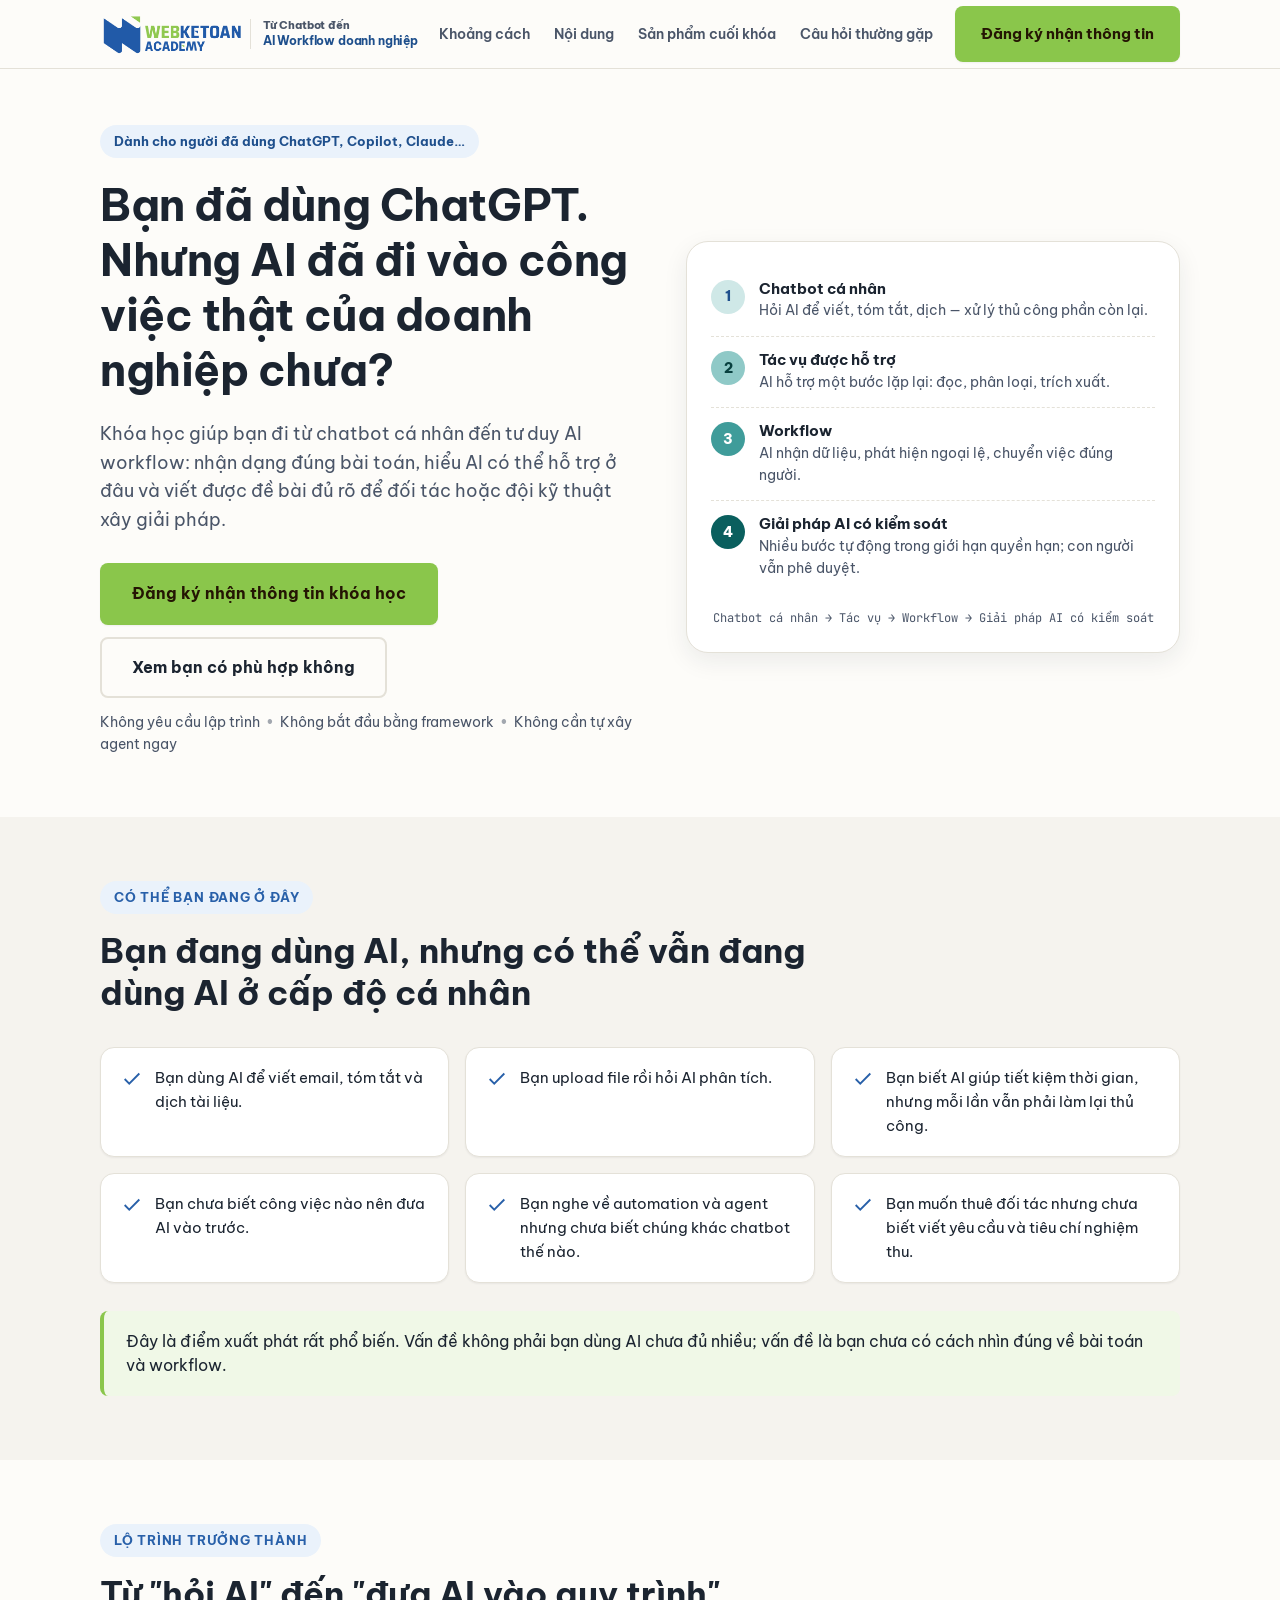
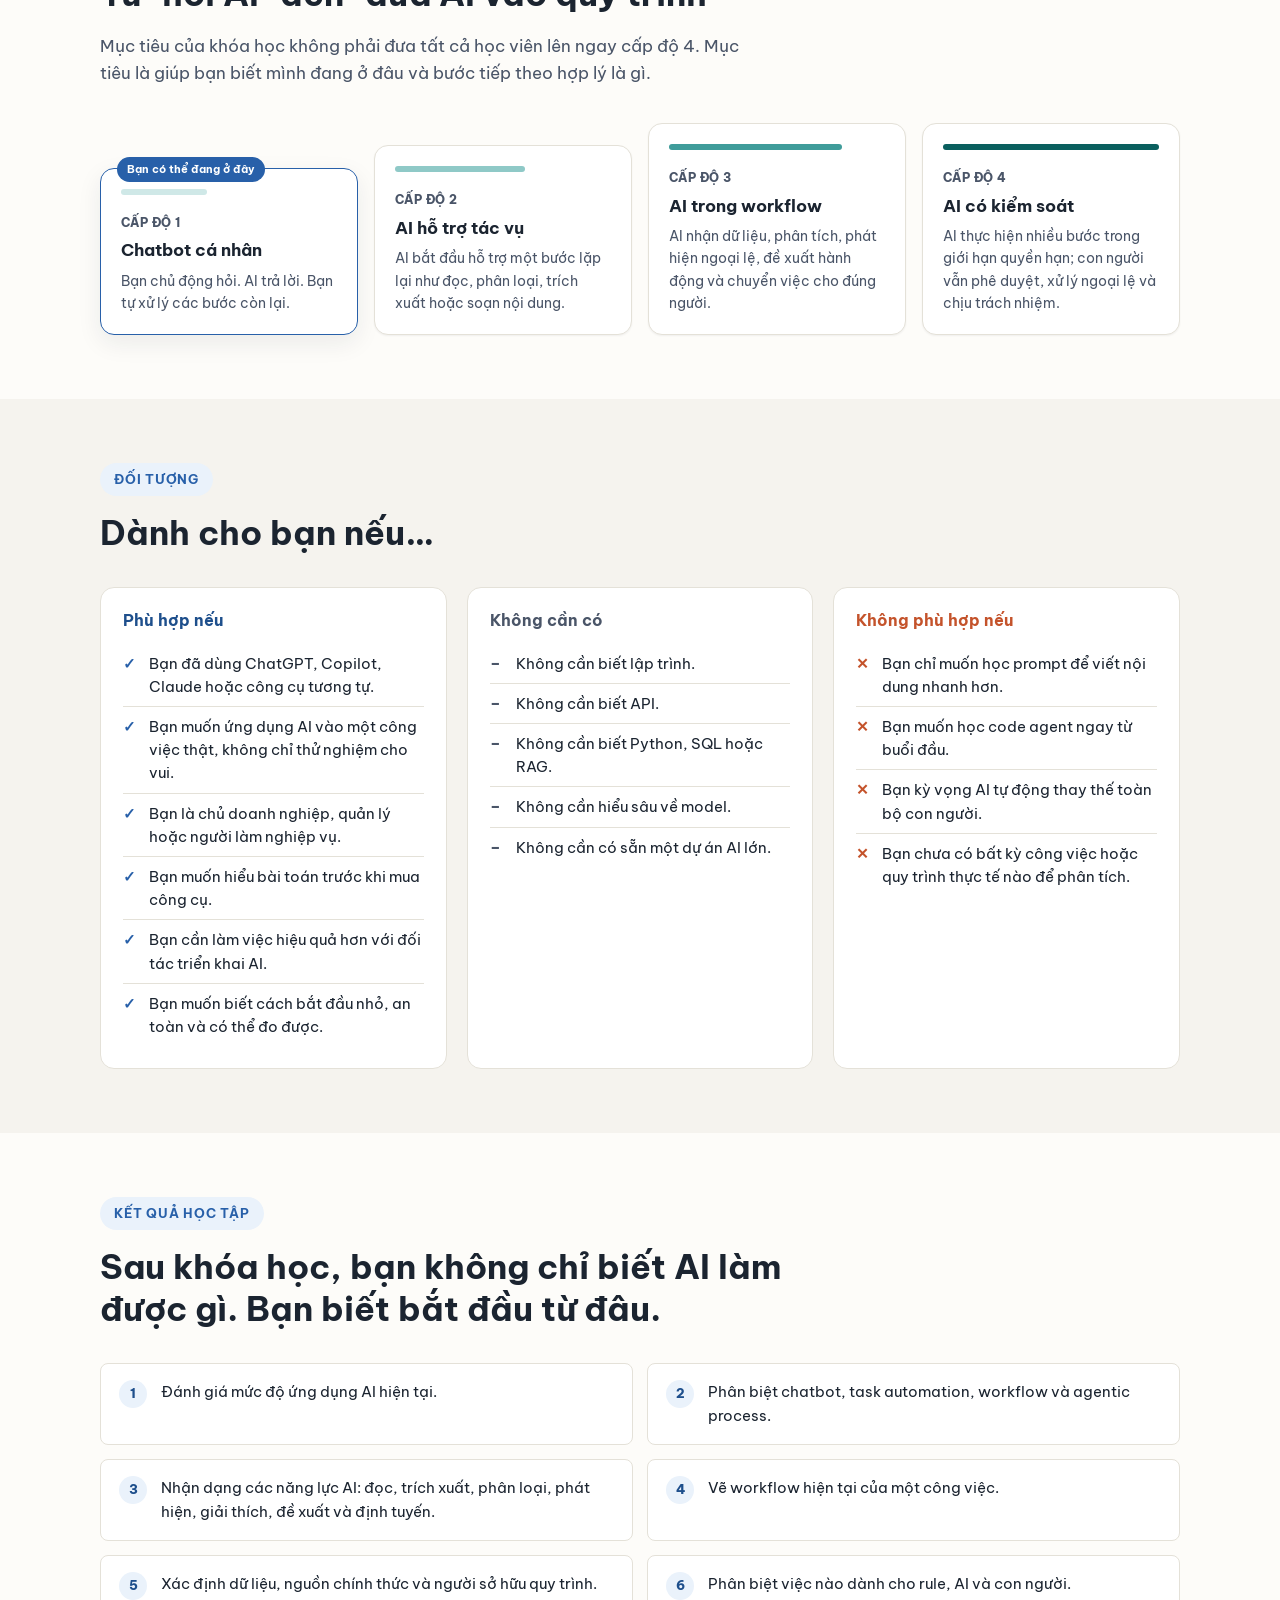
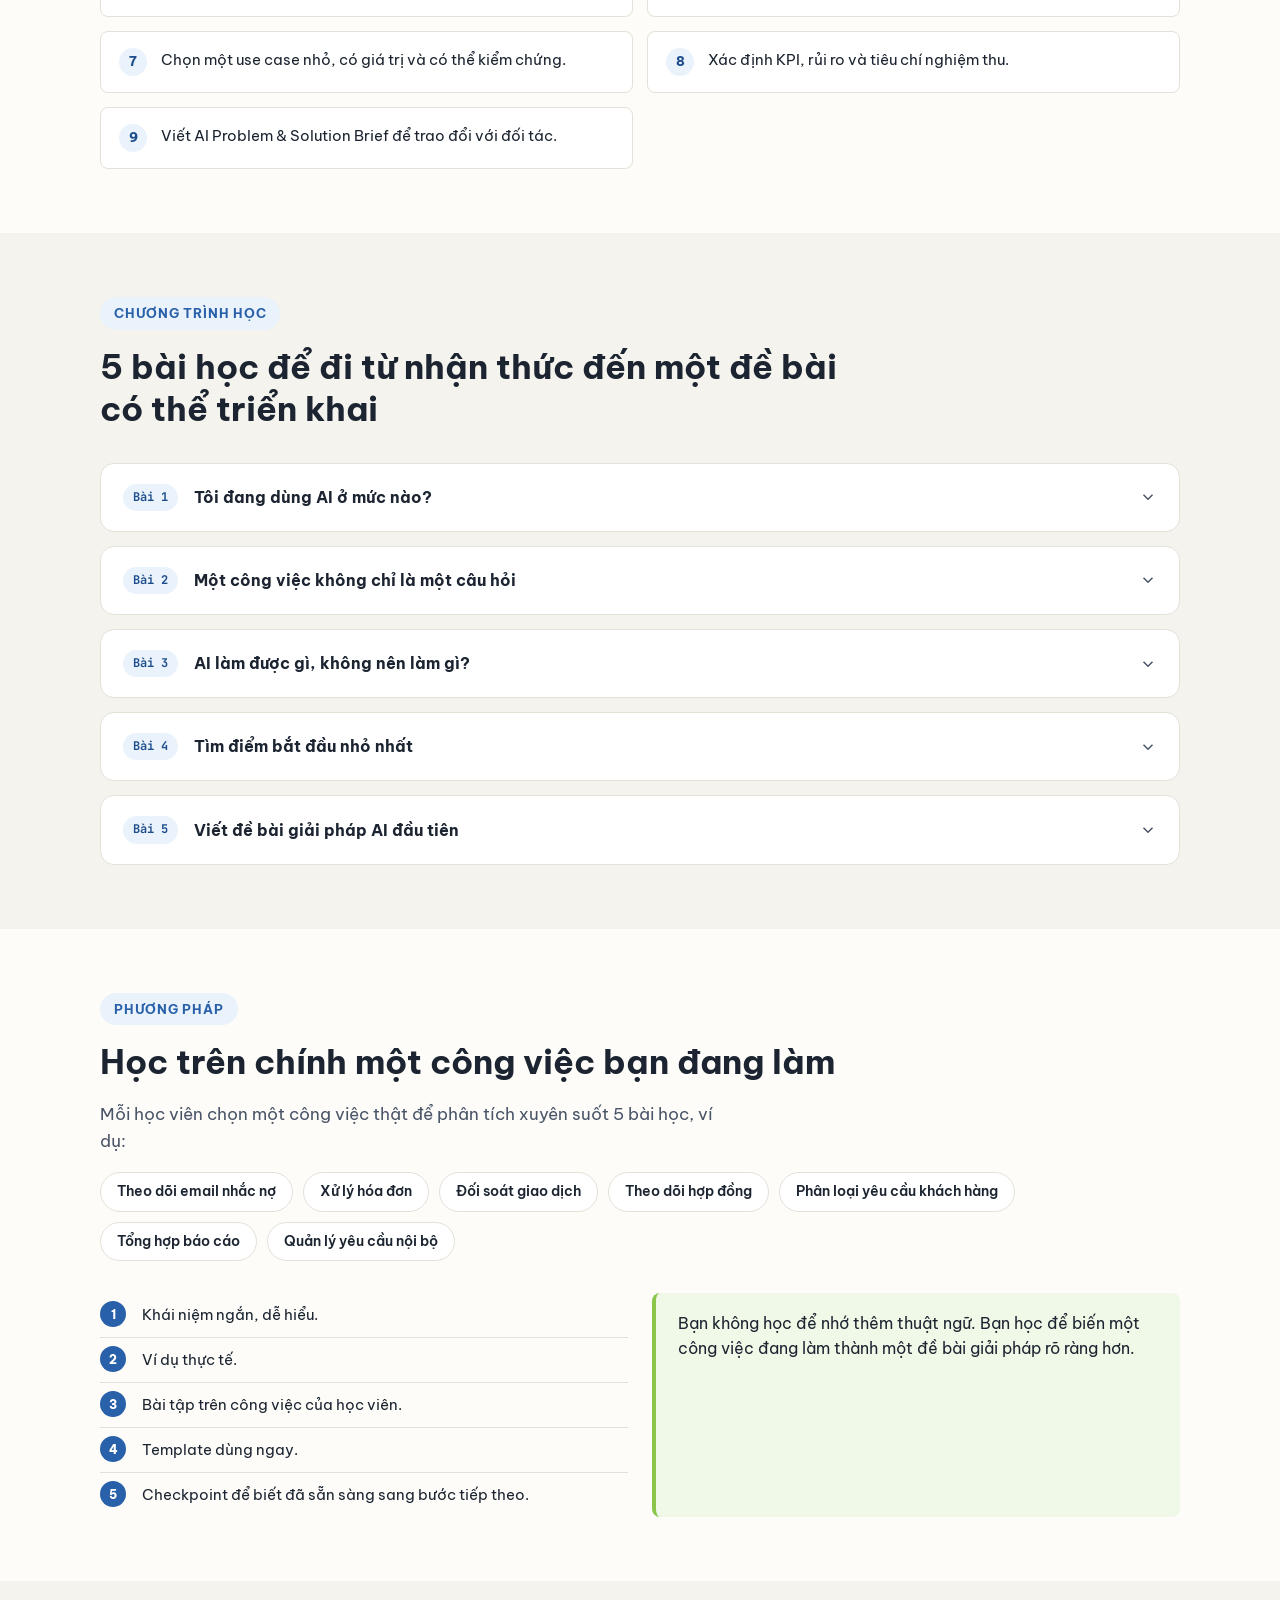
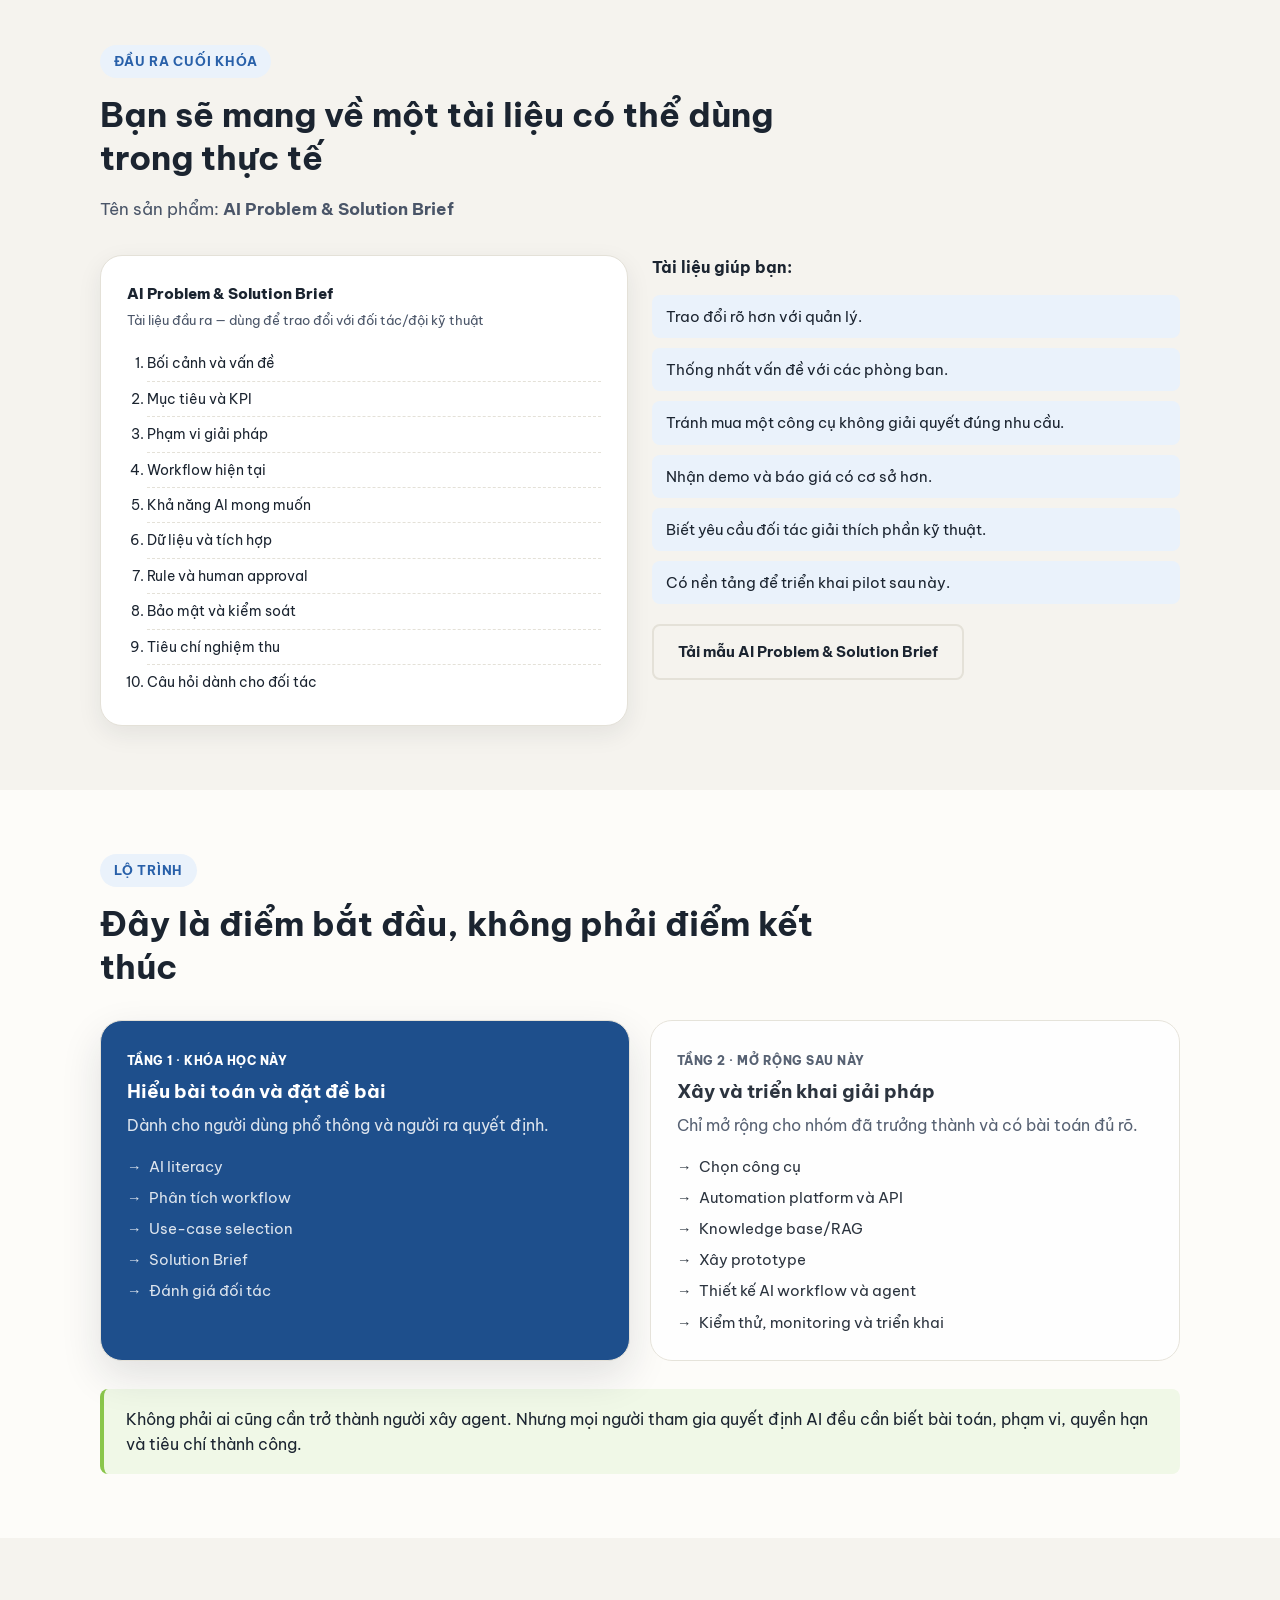
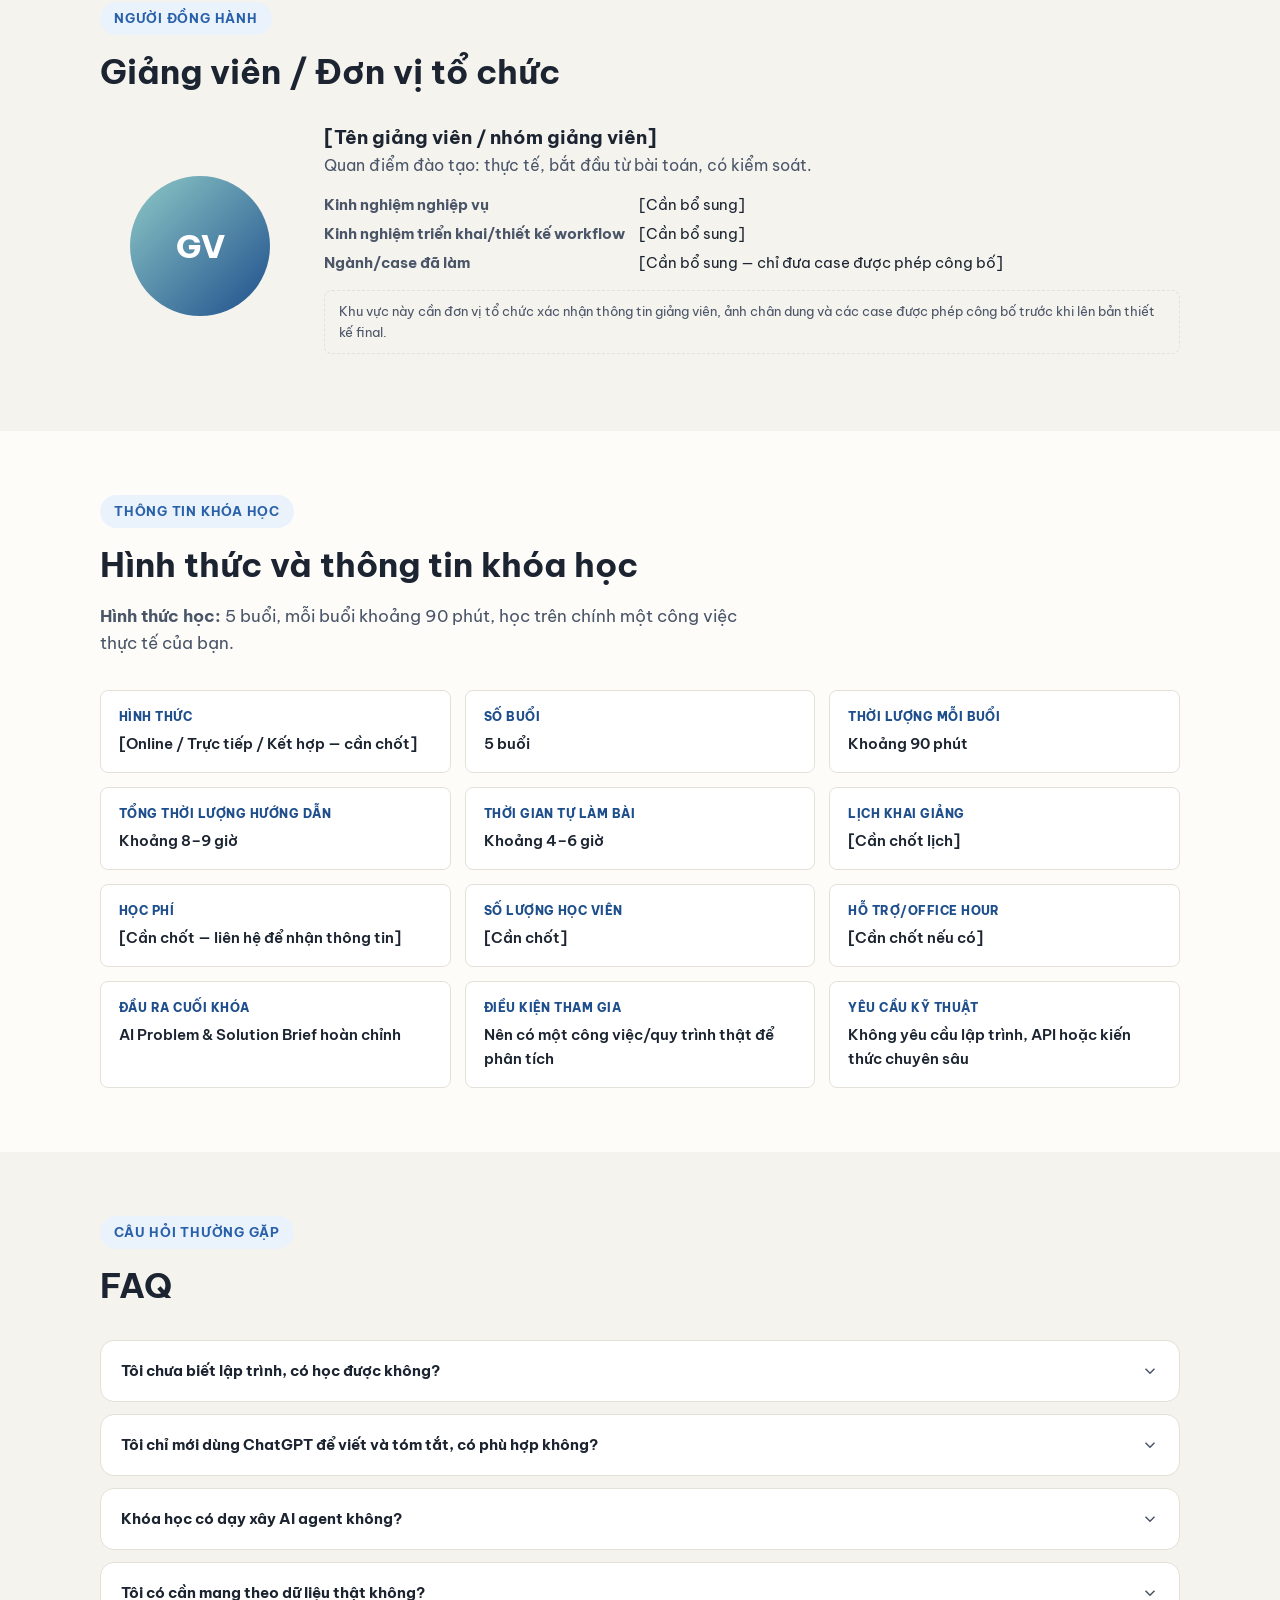
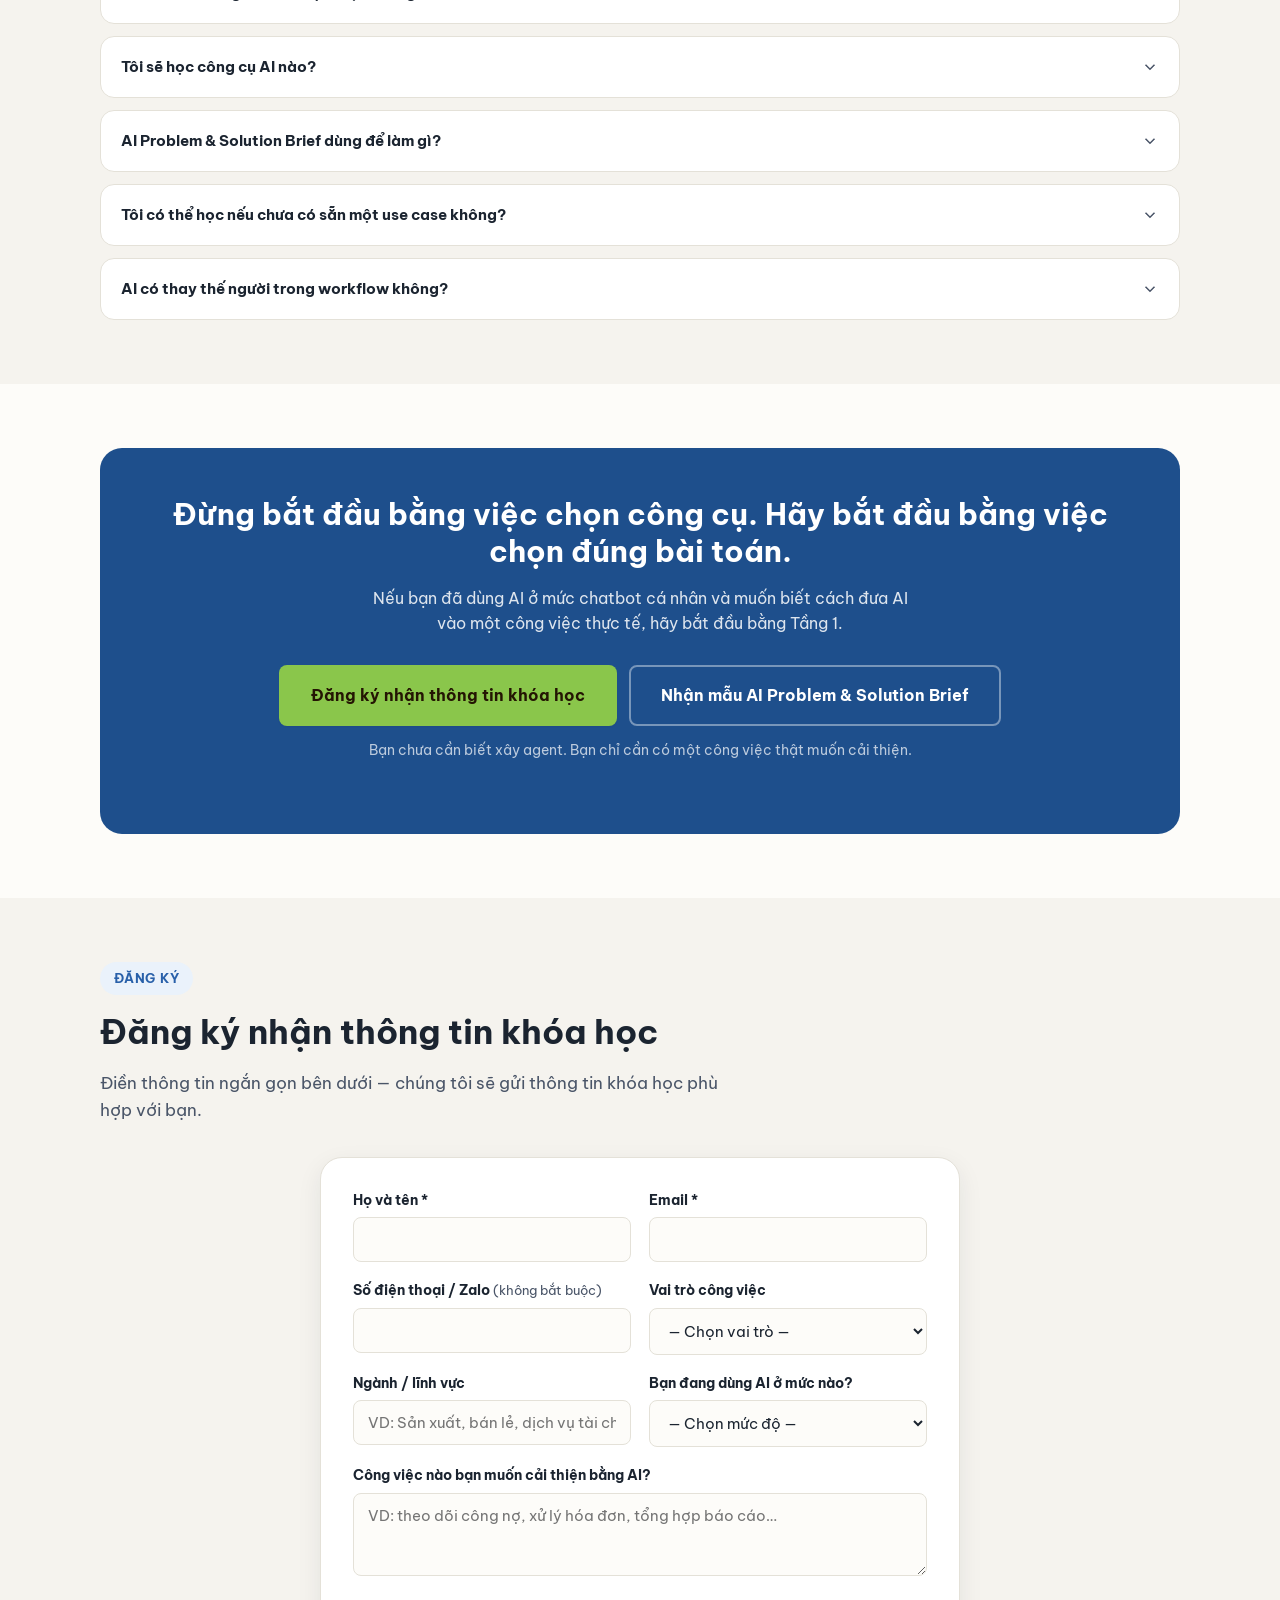
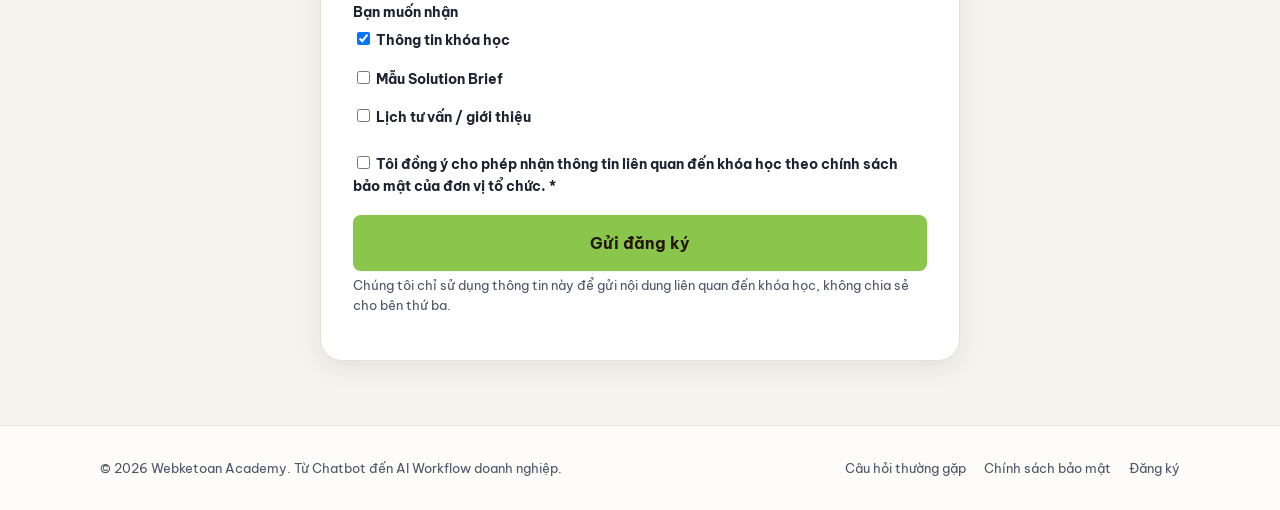
==== index.html @ ec449a7b "fix: constrain branded header logo size" ====
<!DOCTYPE html>
<html lang="vi">
<head>
<meta charset="UTF-8">
<meta name="viewport" content="width=device-width, initial-scale=1.0">
<title>Từ Chatbot đến AI Workflow doanh nghiệp | Webketoan Academy</title>
<meta name="description" content="Học cách nhận dạng bài toán, hiểu AI có thể hỗ trợ ở đâu và viết đề bài đủ rõ để đưa AI vào workflow doanh nghiệp — không yêu cầu lập trình.">
<meta name="keywords" content="khóa học AI cho doanh nghiệp, ứng dụng AI vào workflow, AI workflow doanh nghiệp, từ chatbot đến AI agent, triển khai AI trong doanh nghiệp, phân tích use case AI, AI cho người không biết lập trình">
<link rel="canonical" href="https://webketoan.ai.vn/">

<meta property="og:type" content="website">
<meta property="og:title" content="Từ Chatbot đến AI Workflow doanh nghiệp | Webketoan Academy">
<meta property="og:description" content="Học cách nhận dạng bài toán, hiểu AI có thể hỗ trợ ở đâu và viết đề bài đủ rõ để đưa AI vào workflow doanh nghiệp — không yêu cầu lập trình.">
<meta property="og:image" content="https://webketoan.ai.vn/assets/webketoan-academy-logo.png?v=e1926ec">
<meta property="og:locale" content="vi_VN">
<meta name="twitter:card" content="summary_large_image">

<link rel="icon" type="image/png" href="assets/webketoan-academy-logo.png">

<link rel="preconnect" href="https://fonts.googleapis.com">
<link rel="preconnect" href="https://fonts.gstatic.com" crossorigin>
<link href="https://fonts.googleapis.com/css2?family=Be+Vietnam+Pro:wght@400;500;600;700;800&family=JetBrains+Mono:wght@500&display=swap" rel="stylesheet">
<link rel="stylesheet" href="css/styles.css?v=e1926ec">
</head>
<body>

<a class="visually-hidden" href="#main">Bỏ qua đến nội dung chính</a>

<!-- ================= HEADER ================= -->
<header class="site-header">
  <div class="container">
    <a href="#" class="brand" aria-label="Webketoan Academy — Từ Chatbot đến AI Workflow doanh nghiệp">
      <img class="brand-logo" src="assets/webketoan-academy-logo.png?v=e1926ec" alt="Webketoan Academy">
      <span class="brand-course">Từ Chatbot đến<br><strong>AI Workflow doanh nghiệp</strong></span>
    </a>
    <nav class="header-nav" aria-label="Điều hướng chính">
      <a href="#khoang-cach">Khoảng cách</a>
      <a href="#noi-dung">Nội dung</a>
      <a href="#san-pham">Sản phẩm cuối khóa</a>
      <a href="#faq">Câu hỏi thường gặp</a>
    </nav>
    <a href="#dang-ky" class="btn btn-primary header-cta" data-track="hero_cta_click" data-track-location="header">Đăng ký nhận thông tin</a>
  </div>
</header>

<main id="main">

<!-- ================= SECTION 1: HERO ================= -->
<section class="hero">
  <div class="container hero-grid">
    <div>
      <span class="hero-badge">Dành cho người đã dùng ChatGPT, Copilot, Claude…</span>
      <h1>Bạn đã dùng ChatGPT. Nhưng AI đã đi vào công việc thật của doanh nghiệp chưa?</h1>
      <p class="hero-sub">Khóa học giúp bạn đi từ chatbot cá nhân đến tư duy AI workflow: nhận dạng đúng bài toán, hiểu AI có thể hỗ trợ ở đâu và viết được đề bài đủ rõ để đối tác hoặc đội kỹ thuật xây giải pháp.</p>
      <div class="hero-ctas">
        <a href="#dang-ky" class="btn btn-primary btn-lg" data-track="hero_cta_click" data-track-location="hero_primary">Đăng ký nhận thông tin khóa học</a>
        <a href="#phu-hop" class="btn btn-secondary btn-lg" data-track="hero_cta_click" data-track-location="hero_secondary">Xem bạn có phù hợp không</a>
      </div>
      <p class="hero-micro">Không yêu cầu lập trình<span class="dot">•</span>Không bắt đầu bằng framework<span class="dot">•</span>Không cần tự xây agent ngay</p>
    </div>

    <div class="flow-diagram" aria-label="Sơ đồ chuyển đổi từ chatbot cá nhân đến giải pháp AI có kiểm soát">
      <div class="flow-steps">
        <div class="flow-step">
          <span class="flow-num">1</span>
          <div><h4>Chatbot cá nhân</h4><p>Hỏi AI để viết, tóm tắt, dịch — xử lý thủ công phần còn lại.</p></div>
        </div>
        <div class="flow-step">
          <span class="flow-num">2</span>
          <div><h4>Tác vụ được hỗ trợ</h4><p>AI hỗ trợ một bước lặp lại: đọc, phân loại, trích xuất.</p></div>
        </div>
        <div class="flow-step">
          <span class="flow-num">3</span>
          <div><h4>Workflow</h4><p>AI nhận dữ liệu, phát hiện ngoại lệ, chuyển việc đúng người.</p></div>
        </div>
        <div class="flow-step">
          <span class="flow-num">4</span>
          <div><h4>Giải pháp AI có kiểm soát</h4><p>Nhiều bước tự động trong giới hạn quyền hạn; con người vẫn phê duyệt.</p></div>
        </div>
      </div>
      <div class="flow-caption">Chatbot cá nhân → Tác vụ → Workflow → Giải pháp AI có kiểm soát</div>
    </div>
  </div>
</section>

<!-- ================= SECTION 2: NHẬN DIỆN VẤN ĐỀ ================= -->
<section class="section section-alt" id="van-de">
  <div class="container">
    <span class="section-eyebrow">Có thể bạn đang ở đây</span>
    <h2 class="section-title">Bạn đang dùng AI, nhưng có thể vẫn đang dùng AI ở cấp độ cá nhân</h2>

    <div class="card-grid cols-3">
      <div class="check-card"><svg class="icon" viewBox="0 0 24 24" fill="none" stroke="currentColor" stroke-width="2"><path d="M20 6L9 17l-5-5"/></svg><p>Bạn dùng AI để viết email, tóm tắt và dịch tài liệu.</p></div>
      <div class="check-card"><svg class="icon" viewBox="0 0 24 24" fill="none" stroke="currentColor" stroke-width="2"><path d="M20 6L9 17l-5-5"/></svg><p>Bạn upload file rồi hỏi AI phân tích.</p></div>
      <div class="check-card"><svg class="icon" viewBox="0 0 24 24" fill="none" stroke="currentColor" stroke-width="2"><path d="M20 6L9 17l-5-5"/></svg><p>Bạn biết AI giúp tiết kiệm thời gian, nhưng mỗi lần vẫn phải làm lại thủ công.</p></div>
      <div class="check-card"><svg class="icon" viewBox="0 0 24 24" fill="none" stroke="currentColor" stroke-width="2"><path d="M20 6L9 17l-5-5"/></svg><p>Bạn chưa biết công việc nào nên đưa AI vào trước.</p></div>
      <div class="check-card"><svg class="icon" viewBox="0 0 24 24" fill="none" stroke="currentColor" stroke-width="2"><path d="M20 6L9 17l-5-5"/></svg><p>Bạn nghe về automation và agent nhưng chưa biết chúng khác chatbot thế nào.</p></div>
      <div class="check-card"><svg class="icon" viewBox="0 0 24 24" fill="none" stroke="currentColor" stroke-width="2"><path d="M20 6L9 17l-5-5"/></svg><p>Bạn muốn thuê đối tác nhưng chưa biết viết yêu cầu và tiêu chí nghiệm thu.</p></div>
    </div>

    <div class="callout">Đây là điểm xuất phát rất phổ biến. Vấn đề không phải bạn dùng AI chưa đủ nhiều; vấn đề là bạn chưa có cách nhìn đúng về bài toán và workflow.</div>
  </div>
</section>

<!-- ================= SECTION 3: KHOẢNG CÁCH ================= -->
<section class="section" id="khoang-cach">
  <div class="container">
    <span class="section-eyebrow">Lộ trình trưởng thành</span>
    <h2 class="section-title">Từ "hỏi AI" đến "đưa AI vào quy trình"</h2>
    <p class="section-lead">Mục tiêu của khóa học không phải đưa tất cả học viên lên ngay cấp độ 4. Mục tiêu là giúp bạn biết mình đang ở đâu và bước tiếp theo hợp lý là gì.</p>

    <div class="staircase">
      <div class="stair-step is-primary">
        <div class="bar"></div>
        <span class="tag">Cấp độ 1</span>
        <h4>Chatbot cá nhân</h4>
        <p>Bạn chủ động hỏi. AI trả lời. Bạn tự xử lý các bước còn lại.</p>
      </div>
      <div class="stair-step">
        <div class="bar"></div>
        <span class="tag">Cấp độ 2</span>
        <h4>AI hỗ trợ tác vụ</h4>
        <p>AI bắt đầu hỗ trợ một bước lặp lại như đọc, phân loại, trích xuất hoặc soạn nội dung.</p>
      </div>
      <div class="stair-step">
        <div class="bar"></div>
        <span class="tag">Cấp độ 3</span>
        <h4>AI trong workflow</h4>
        <p>AI nhận dữ liệu, phân tích, phát hiện ngoại lệ, đề xuất hành động và chuyển việc cho đúng người.</p>
      </div>
      <div class="stair-step">
        <div class="bar"></div>
        <span class="tag">Cấp độ 4</span>
        <h4>AI có kiểm soát</h4>
        <p>AI thực hiện nhiều bước trong giới hạn quyền hạn; con người vẫn phê duyệt, xử lý ngoại lệ và chịu trách nhiệm.</p>
      </div>
    </div>
  </div>
</section>

<!-- ================= SECTION 4: DÀNH CHO AI ================= -->
<section class="section section-alt" id="phu-hop">
  <div class="container">
    <span class="section-eyebrow">Đối tượng</span>
    <h2 class="section-title">Dành cho bạn nếu…</h2>

    <div class="fit-grid">
      <div class="fit-col yes">
        <h3>Phù hợp nếu</h3>
        <ul>
          <li>Bạn đã dùng ChatGPT, Copilot, Claude hoặc công cụ tương tự.</li>
          <li>Bạn muốn ứng dụng AI vào một công việc thật, không chỉ thử nghiệm cho vui.</li>
          <li>Bạn là chủ doanh nghiệp, quản lý hoặc người làm nghiệp vụ.</li>
          <li>Bạn muốn hiểu bài toán trước khi mua công cụ.</li>
          <li>Bạn cần làm việc hiệu quả hơn với đối tác triển khai AI.</li>
          <li>Bạn muốn biết cách bắt đầu nhỏ, an toàn và có thể đo được.</li>
        </ul>
      </div>
      <div class="fit-col no">
        <h3>Không cần có</h3>
        <ul>
          <li>Không cần biết lập trình.</li>
          <li>Không cần biết API.</li>
          <li>Không cần biết Python, SQL hoặc RAG.</li>
          <li>Không cần hiểu sâu về model.</li>
          <li>Không cần có sẵn một dự án AI lớn.</li>
        </ul>
      </div>
      <div class="fit-col not">
        <h3>Không phù hợp nếu</h3>
        <ul>
          <li>Bạn chỉ muốn học prompt để viết nội dung nhanh hơn.</li>
          <li>Bạn muốn học code agent ngay từ buổi đầu.</li>
          <li>Bạn kỳ vọng AI tự động thay thế toàn bộ con người.</li>
          <li>Bạn chưa có bất kỳ công việc hoặc quy trình thực tế nào để phân tích.</li>
        </ul>
      </div>
    </div>
  </div>
</section>

<!-- ================= SECTION 5: HỌC XONG BẠN LÀM ĐƯỢC GÌ ================= -->
<section class="section" id="ket-qua">
  <div class="container">
    <span class="section-eyebrow">Kết quả học tập</span>
    <h2 class="section-title">Sau khóa học, bạn không chỉ biết AI làm được gì. Bạn biết bắt đầu từ đâu.</h2>

    <div class="outcome-grid">
      <div class="outcome-item"><span class="outcome-num">1</span><p>Đánh giá mức độ ứng dụng AI hiện tại.</p></div>
      <div class="outcome-item"><span class="outcome-num">2</span><p>Phân biệt chatbot, task automation, workflow và agentic process.</p></div>
      <div class="outcome-item"><span class="outcome-num">3</span><p>Nhận dạng các năng lực AI: đọc, trích xuất, phân loại, phát hiện, giải thích, đề xuất và định tuyến.</p></div>
      <div class="outcome-item"><span class="outcome-num">4</span><p>Vẽ workflow hiện tại của một công việc.</p></div>
      <div class="outcome-item"><span class="outcome-num">5</span><p>Xác định dữ liệu, nguồn chính thức và người sở hữu quy trình.</p></div>
      <div class="outcome-item"><span class="outcome-num">6</span><p>Phân biệt việc nào dành cho rule, AI và con người.</p></div>
      <div class="outcome-item"><span class="outcome-num">7</span><p>Chọn một use case nhỏ, có giá trị và có thể kiểm chứng.</p></div>
      <div class="outcome-item"><span class="outcome-num">8</span><p>Xác định KPI, rủi ro và tiêu chí nghiệm thu.</p></div>
      <div class="outcome-item"><span class="outcome-num">9</span><p>Viết AI Problem &amp; Solution Brief để trao đổi với đối tác.</p></div>
    </div>
  </div>
</section>

<!-- ================= SECTION 6: NỘI DUNG KHÓA HỌC ================= -->
<section class="section section-alt" id="noi-dung">
  <div class="container">
    <span class="section-eyebrow">Chương trình học</span>
    <h2 class="section-title">5 bài học để đi từ nhận thức đến một đề bài có thể triển khai</h2>

    <div class="curriculum-list" data-curriculum>
      <details class="curriculum-item">
        <summary><span class="lesson-tag">Bài 1</span>Tôi đang dùng AI ở mức nào?<svg class="chev" width="18" height="18" viewBox="0 0 24 24" fill="none" stroke="currentColor" stroke-width="2"><path d="M6 9l6 6 6-6"/></svg></summary>
        <div class="curriculum-body">
          <p>Nhận diện khoảng cách giữa chatbot cá nhân và AI trong workflow.</p>
          <span class="output-tag">Đầu ra: AI Usage Maturity Snapshot</span>
        </div>
      </details>
      <details class="curriculum-item">
        <summary><span class="lesson-tag">Bài 2</span>Một công việc không chỉ là một câu hỏi<svg class="chev" width="18" height="18" viewBox="0 0 24 24" fill="none" stroke="currentColor" stroke-width="2"><path d="M6 9l6 6 6-6"/></svg></summary>
        <div class="curriculum-body">
          <p>Học cách nhìn công việc dưới dạng input, decision, action, exception và output.</p>
          <p class="mono-chain">Input → Decision → Action → Exception → Output</p>
          <span class="output-tag">Đầu ra: Current-State Workflow Map</span>
        </div>
      </details>
      <details class="curriculum-item">
        <summary><span class="lesson-tag">Bài 3</span>AI làm được gì, không nên làm gì?<svg class="chev" width="18" height="18" viewBox="0 0 24 24" fill="none" stroke="currentColor" stroke-width="2"><path d="M6 9l6 6 6-6"/></svg></summary>
        <div class="curriculum-body">
          <p>Phân biệt rule/system, AI reasoning và human accountability.</p>
          <span class="output-tag">Đầu ra: Problem → AI Capability → Human Decision Map</span>
        </div>
      </details>
      <details class="curriculum-item">
        <summary><span class="lesson-tag">Bài 4</span>Tìm điểm bắt đầu nhỏ nhất<svg class="chev" width="18" height="18" viewBox="0 0 24 24" fill="none" stroke="currentColor" stroke-width="2"><path d="M6 9l6 6 6-6"/></svg></summary>
        <div class="curriculum-body">
          <p>Chọn use case có dữ liệu, owner, giá trị, KPI và phạm vi kiểm soát được.</p>
          <span class="output-tag">Đầu ra: Use-Case Selection Canvas</span>
        </div>
      </details>
      <details class="curriculum-item">
        <summary><span class="lesson-tag">Bài 5</span>Viết đề bài giải pháp AI đầu tiên<svg class="chev" width="18" height="18" viewBox="0 0 24 24" fill="none" stroke="currentColor" stroke-width="2"><path d="M6 9l6 6 6-6"/></svg></summary>
        <div class="curriculum-body">
          <p>Tổng hợp thành tài liệu có thể gửi cho đối tác hoặc đội kỹ thuật.</p>
          <span class="output-tag">Đầu ra: AI Problem &amp; Solution Brief</span>
        </div>
      </details>
    </div>
  </div>
</section>

<!-- ================= SECTION 7: PHƯƠNG PHÁP HỌC ================= -->
<section class="section" id="phuong-phap">
  <div class="container">
    <span class="section-eyebrow">Phương pháp</span>
    <h2 class="section-title">Học trên chính một công việc bạn đang làm</h2>
    <p class="section-lead">Mỗi học viên chọn một công việc thật để phân tích xuyên suốt 5 bài học, ví dụ:</p>

    <div class="example-chips">
      <span class="chip">Theo dõi email nhắc nợ</span>
      <span class="chip">Xử lý hóa đơn</span>
      <span class="chip">Đối soát giao dịch</span>
      <span class="chip">Theo dõi hợp đồng</span>
      <span class="chip">Phân loại yêu cầu khách hàng</span>
      <span class="chip">Tổng hợp báo cáo</span>
      <span class="chip">Quản lý yêu cầu nội bộ</span>
    </div>

    <div class="method-grid">
      <div>
        <ol class="method-steps">
          <li>Khái niệm ngắn, dễ hiểu.</li>
          <li>Ví dụ thực tế.</li>
          <li>Bài tập trên công việc của học viên.</li>
          <li>Template dùng ngay.</li>
          <li>Checkpoint để biết đã sẵn sàng sang bước tiếp theo.</li>
        </ol>
      </div>
      <div class="callout" style="margin-top:0;">Bạn không học để nhớ thêm thuật ngữ. Bạn học để biến một công việc đang làm thành một đề bài giải pháp rõ ràng hơn.</div>
    </div>
  </div>
</section>

<!-- ================= SECTION 8: SẢN PHẨM CUỐI KHÓA ================= -->
<section class="section section-alt" id="san-pham">
  <div class="container">
    <span class="section-eyebrow">Đầu ra cuối khóa</span>
    <h2 class="section-title">Bạn sẽ mang về một tài liệu có thể dùng trong thực tế</h2>
    <p class="section-lead">Tên sản phẩm: <strong>AI Problem &amp; Solution Brief</strong></p>

    <div class="brief-panel">
      <div class="doc-mock">
        <div class="doc-title">AI Problem &amp; Solution Brief</div>
        <div class="doc-sub">Tài liệu đầu ra — dùng để trao đổi với đối tác/đội kỹ thuật</div>
        <ol>
          <li>Bối cảnh và vấn đề</li>
          <li>Mục tiêu và KPI</li>
          <li>Phạm vi giải pháp</li>
          <li>Workflow hiện tại</li>
          <li>Khả năng AI mong muốn</li>
          <li>Dữ liệu và tích hợp</li>
          <li>Rule và human approval</li>
          <li>Bảo mật và kiểm soát</li>
          <li>Tiêu chí nghiệm thu</li>
          <li>Câu hỏi dành cho đối tác</li>
        </ol>
      </div>
      <div>
        <p style="font-weight:700;color:var(--color-text);margin-bottom:14px;">Tài liệu giúp bạn:</p>
        <ul class="value-list">
          <li>Trao đổi rõ hơn với quản lý.</li>
          <li>Thống nhất vấn đề với các phòng ban.</li>
          <li>Tránh mua một công cụ không giải quyết đúng nhu cầu.</li>
          <li>Nhận demo và báo giá có cơ sở hơn.</li>
          <li>Biết yêu cầu đối tác giải thích phần kỹ thuật.</li>
          <li>Có nền tảng để triển khai pilot sau này.</li>
        </ul>
        <a href="#dang-ky" class="btn btn-secondary" style="margin-top:20px;" data-track="solution_brief_download" data-form-intent="brief">Tải mẫu AI Problem &amp; Solution Brief</a>
      </div>
    </div>
  </div>
</section>

<!-- ================= SECTION 9: LỘ TRÌNH PHÁT TRIỂN TIẾP THEO ================= -->
<section class="section" id="lo-trinh">
  <div class="container">
    <span class="section-eyebrow">Lộ trình</span>
    <h2 class="section-title">Đây là điểm bắt đầu, không phải điểm kết thúc</h2>

    <div class="tier-grid">
      <div class="tier-card tier-1">
        <span class="tier-badge">Tầng 1 · Khóa học này</span>
        <h3>Hiểu bài toán và đặt đề bài</h3>
        <p>Dành cho người dùng phổ thông và người ra quyết định.</p>
        <ul>
          <li>AI literacy</li>
          <li>Phân tích workflow</li>
          <li>Use-case selection</li>
          <li>Solution Brief</li>
          <li>Đánh giá đối tác</li>
        </ul>
      </div>
      <div class="tier-card tier-2">
        <span class="tier-badge">Tầng 2 · Mở rộng sau này</span>
        <h3>Xây và triển khai giải pháp</h3>
        <p>Chỉ mở rộng cho nhóm đã trưởng thành và có bài toán đủ rõ.</p>
        <ul>
          <li>Chọn công cụ</li>
          <li>Automation platform và API</li>
          <li>Knowledge base/RAG</li>
          <li>Xây prototype</li>
          <li>Thiết kế AI workflow và agent</li>
          <li>Kiểm thử, monitoring và triển khai</li>
        </ul>
      </div>
    </div>

    <div class="callout">Không phải ai cũng cần trở thành người xây agent. Nhưng mọi người tham gia quyết định AI đều cần biết bài toán, phạm vi, quyền hạn và tiêu chí thành công.</div>
  </div>
</section>

<!-- ================= SECTION 10: GIẢNG VIÊN ================= -->
<section class="section section-alt" id="giang-vien">
  <div class="container">
    <span class="section-eyebrow">Người đồng hành</span>
    <h2 class="section-title">Giảng viên / Đơn vị tổ chức</h2>

    <div class="instructor-card">
      <div class="instructor-avatar">GV</div>
      <div class="instructor-meta">
        <h3 style="margin-bottom:4px;">[Tên giảng viên / nhóm giảng viên]</h3>
        <p style="margin-bottom:0;">Quan điểm đào tạo: thực tế, bắt đầu từ bài toán, có kiểm soát.</p>
        <dl>
          <dt>Kinh nghiệm nghiệp vụ</dt><dd>[Cần bổ sung]</dd>
          <dt>Kinh nghiệm triển khai/thiết kế workflow</dt><dd>[Cần bổ sung]</dd>
          <dt>Ngành/case đã làm</dt><dd>[Cần bổ sung — chỉ đưa case được phép công bố]</dd>
        </dl>
        <p class="placeholder-note">Khu vực này cần đơn vị tổ chức xác nhận thông tin giảng viên, ảnh chân dung và các case được phép công bố trước khi lên bản thiết kế final.</p>
      </div>
    </div>
  </div>
</section>

<!-- ================= SECTION 11: HÌNH THỨC & THÔNG TIN KHÓA HỌC ================= -->
<section class="section" id="thong-tin">
  <div class="container">
    <span class="section-eyebrow">Thông tin khóa học</span>
    <h2 class="section-title">Hình thức và thông tin khóa học</h2>
    <p class="section-lead"><strong>Hình thức học:</strong> 5 buổi, mỗi buổi khoảng 90 phút, học trên chính một công việc thực tế của bạn.</p>

    <div class="info-grid">
      <div class="info-item"><div class="label">Hình thức</div><div class="value">[Online / Trực tiếp / Kết hợp — cần chốt]</div></div>
      <div class="info-item"><div class="label">Số buổi</div><div class="value">5 buổi</div></div>
      <div class="info-item"><div class="label">Thời lượng mỗi buổi</div><div class="value">Khoảng 90 phút</div></div>
      <div class="info-item"><div class="label">Tổng thời lượng hướng dẫn</div><div class="value">Khoảng 8–9 giờ</div></div>
      <div class="info-item"><div class="label">Thời gian tự làm bài</div><div class="value">Khoảng 4–6 giờ</div></div>
      <div class="info-item"><div class="label">Lịch khai giảng</div><div class="value">[Cần chốt lịch]</div></div>
      <div class="info-item"><div class="label">Học phí</div><div class="value">[Cần chốt — liên hệ để nhận thông tin]</div></div>
      <div class="info-item"><div class="label">Số lượng học viên</div><div class="value">[Cần chốt]</div></div>
      <div class="info-item"><div class="label">Hỗ trợ/Office hour</div><div class="value">[Cần chốt nếu có]</div></div>
      <div class="info-item"><div class="label">Đầu ra cuối khóa</div><div class="value">AI Problem &amp; Solution Brief hoàn chỉnh</div></div>
      <div class="info-item"><div class="label">Điều kiện tham gia</div><div class="value">Nên có một công việc/quy trình thật để phân tích</div></div>
      <div class="info-item"><div class="label">Yêu cầu kỹ thuật</div><div class="value">Không yêu cầu lập trình, API hoặc kiến thức chuyên sâu</div></div>
    </div>
  </div>
</section>

<!-- ================= SECTION 12: FAQ ================= -->
<section class="section section-alt" id="faq">
  <div class="container">
    <span class="section-eyebrow">Câu hỏi thường gặp</span>
    <h2 class="section-title">FAQ</h2>

    <div class="faq-list" data-faq>
      <details class="faq-item">
        <summary>Tôi chưa biết lập trình, có học được không?<svg class="chev" width="18" height="18" viewBox="0 0 24 24" fill="none" stroke="currentColor" stroke-width="2"><path d="M6 9l6 6 6-6"/></svg></summary>
        <div class="faq-body"><p>Có. Tầng 1 tập trung vào nhận dạng bài toán, phân tích workflow và đặt đề bài. Không yêu cầu API, Python hay xây agent.</p></div>
      </details>
      <details class="faq-item">
        <summary>Tôi chỉ mới dùng ChatGPT để viết và tóm tắt, có phù hợp không?<svg class="chev" width="18" height="18" viewBox="0 0 24 24" fill="none" stroke="currentColor" stroke-width="2"><path d="M6 9l6 6 6-6"/></svg></summary>
        <div class="faq-body"><p>Có. Đây chính là điểm xuất phát của khóa học.</p></div>
      </details>
      <details class="faq-item">
        <summary>Khóa học có dạy xây AI agent không?<svg class="chev" width="18" height="18" viewBox="0 0 24 24" fill="none" stroke="currentColor" stroke-width="2"><path d="M6 9l6 6 6-6"/></svg></summary>
        <div class="faq-body"><p>Tầng 1 chưa đi sâu vào xây agent. Sau khi có nhóm học viên đủ trưởng thành và có bài toán rõ, chương trình có thể mở rộng sang Tầng 2 về công cụ, prototype, workflow và agent.</p></div>
      </details>
      <details class="faq-item">
        <summary>Tôi có cần mang theo dữ liệu thật không?<svg class="chev" width="18" height="18" viewBox="0 0 24 24" fill="none" stroke="currentColor" stroke-width="2"><path d="M6 9l6 6 6-6"/></svg></summary>
        <div class="faq-body"><p>Nên mang theo mô tả một công việc thật. Không nên đưa dữ liệu nhạy cảm hoặc dữ liệu chưa được phép sử dụng vào lớp học.</p></div>
      </details>
      <details class="faq-item">
        <summary>Tôi sẽ học công cụ AI nào?<svg class="chev" width="18" height="18" viewBox="0 0 24 24" fill="none" stroke="currentColor" stroke-width="2"><path d="M6 9l6 6 6-6"/></svg></summary>
        <div class="faq-body"><p>Khóa học Tầng 1 không khóa người học vào một model hoặc công cụ duy nhất. Trọng tâm là hiểu bài toán và yêu cầu giải pháp. Công cụ sẽ được giới thiệu ở tầng thực hành sau.</p></div>
      </details>
      <details class="faq-item">
        <summary>AI Problem &amp; Solution Brief dùng để làm gì?<svg class="chev" width="18" height="18" viewBox="0 0 24 24" fill="none" stroke="currentColor" stroke-width="2"><path d="M6 9l6 6 6-6"/></svg></summary>
        <div class="faq-body"><p>Đây là tài liệu giúp mô tả vấn đề, workflow, dữ liệu, khả năng AI, quyền hạn, KPI và tiêu chí nghiệm thu để trao đổi với đối tác hoặc đội kỹ thuật.</p></div>
      </details>
      <details class="faq-item">
        <summary>Tôi có thể học nếu chưa có sẵn một use case không?<svg class="chev" width="18" height="18" viewBox="0 0 24 24" fill="none" stroke="currentColor" stroke-width="2"><path d="M6 9l6 6 6-6"/></svg></summary>
        <div class="faq-body"><p>Có. Khóa học có phương pháp tìm và chấm điểm use case. Tuy nhiên, nên có ít nhất một công việc hoặc quy trình quen thuộc để phân tích.</p></div>
      </details>
      <details class="faq-item">
        <summary>AI có thay thế người trong workflow không?<svg class="chev" width="18" height="18" viewBox="0 0 24 24" fill="none" stroke="currentColor" stroke-width="2"><path d="M6 9l6 6 6-6"/></svg></summary>
        <div class="faq-body"><p>Mục tiêu của khóa học không phải giao toàn quyền cho AI. AI có thể hỗ trợ nhiều bước, nhưng các quyết định có trách nhiệm tài chính, pháp lý hoặc quản trị vẫn cần cơ chế kiểm soát và phê duyệt phù hợp.</p></div>
      </details>
    </div>
  </div>
</section>

<!-- ================= SECTION 13: CTA CUỐI TRANG ================= -->
<section class="section" id="cta-cuoi">
  <div class="container">
    <div class="final-cta">
      <h2>Đừng bắt đầu bằng việc chọn công cụ. Hãy bắt đầu bằng việc chọn đúng bài toán.</h2>
      <p>Nếu bạn đã dùng AI ở mức chatbot cá nhân và muốn biết cách đưa AI vào một công việc thực tế, hãy bắt đầu bằng Tầng 1.</p>
      <div class="hero-ctas">
        <a href="#dang-ky" class="btn btn-primary btn-lg" data-track="hero_cta_click" data-track-location="final_cta_primary">Đăng ký nhận thông tin khóa học</a>
        <a href="#dang-ky" class="btn btn-secondary btn-lg" data-track="solution_brief_download" data-form-intent="brief">Nhận mẫu AI Problem &amp; Solution Brief</a>
      </div>
      <p class="hero-micro">Bạn chưa cần biết xây agent. Bạn chỉ cần có một công việc thật muốn cải thiện.</p>
    </div>
  </div>
</section>

<!-- ================= FORM ĐĂNG KÝ ================= -->
<section class="section section-alt" id="dang-ky">
  <div class="container">
    <span class="section-eyebrow">Đăng ký</span>
    <h2 class="section-title">Đăng ký nhận thông tin khóa học</h2>
    <p class="section-lead">Điền thông tin ngắn gọn bên dưới — chúng tôi sẽ gửi thông tin khóa học phù hợp với bạn.</p>

    <form class="form-wrap" id="registration-form" novalidate>
      <div class="two-col">
        <div class="form-row">
          <label for="full-name">Họ và tên *</label>
          <input type="text" id="full-name" name="full_name" required autocomplete="name">
        </div>
        <div class="form-row">
          <label for="email">Email *</label>
          <input type="email" id="email" name="email" required autocomplete="email">
        </div>
      </div>

      <div class="two-col">
        <div class="form-row">
          <label for="phone">Số điện thoại / Zalo <span class="hint">(không bắt buộc)</span></label>
          <input type="tel" id="phone" name="phone" autocomplete="tel">
        </div>
        <div class="form-row">
          <label for="role">Vai trò công việc</label>
          <select id="role" name="role">
            <option value="">— Chọn vai trò —</option>
            <option value="owner">Chủ doanh nghiệp</option>
            <option value="manager">Quản lý phòng ban</option>
            <option value="finance">Kế toán trưởng / Finance manager</option>
            <option value="staff">Nhân viên nghiệp vụ</option>
            <option value="analyst">Business analyst / Process owner</option>
            <option value="digital">Phụ trách chuyển đổi số</option>
            <option value="other">Khác</option>
          </select>
        </div>
      </div>

      <div class="two-col">
        <div class="form-row">
          <label for="industry">Ngành / lĩnh vực</label>
          <input type="text" id="industry" name="industry" placeholder="VD: Sản xuất, bán lẻ, dịch vụ tài chính…">
        </div>
        <div class="form-row">
          <label for="ai-level">Bạn đang dùng AI ở mức nào?</label>
          <select id="ai-level" name="ai_level">
            <option value="">— Chọn mức độ —</option>
            <option value="new">Mới bắt đầu</option>
            <option value="personal">Dùng chatbot cá nhân</option>
            <option value="automation">Đã thử automation</option>
            <option value="workflow">Đã có workflow/agent</option>
          </select>
        </div>
      </div>

      <div class="form-row">
        <label for="use-case">Công việc nào bạn muốn cải thiện bằng AI?</label>
        <textarea id="use-case" name="use_case" rows="3" placeholder="VD: theo dõi công nợ, xử lý hóa đơn, tổng hợp báo cáo…"></textarea>
      </div>

      <div class="form-row">
        <label>Bạn muốn nhận</label>
        <div class="checkbox-group">
          <label class="checkbox-row"><input type="checkbox" name="wants" value="course_info" checked> Thông tin khóa học</label>
          <label class="checkbox-row"><input type="checkbox" name="wants" value="solution_brief"> Mẫu Solution Brief</label>
          <label class="checkbox-row"><input type="checkbox" name="wants" value="consultation"> Lịch tư vấn / giới thiệu</label>
        </div>
      </div>

      <div class="form-row">
        <label class="checkbox-row"><input type="checkbox" id="consent" name="consent" required> Tôi đồng ý cho phép nhận thông tin liên quan đến khóa học theo chính sách bảo mật của đơn vị tổ chức. *</label>
      </div>

      <button type="submit" class="btn btn-primary btn-block btn-lg">Gửi đăng ký</button>
      <p class="form-consent">Chúng tôi chỉ sử dụng thông tin này để gửi nội dung liên quan đến khóa học, không chia sẻ cho bên thứ ba.</p>
      <div class="form-status" id="form-status" role="status" aria-live="polite"></div>
    </form>
  </div>
</section>

</main>

<!-- ================= FOOTER ================= -->
<footer class="site-footer">
  <div class="container footer-grid">
    <span>© <span id="year"></span> Webketoan Academy. Từ Chatbot đến AI Workflow doanh nghiệp.</span>
    <div class="footer-links">
      <a href="#faq">Câu hỏi thường gặp</a>
      <a href="#" data-track="policy_link_click">Chính sách bảo mật</a>
      <a href="#dang-ky" data-track="hero_cta_click" data-track-location="footer">Đăng ký</a>
    </div>
  </div>
</footer>

<!-- ================= STICKY MOBILE CTA ================= -->
<div class="mobile-sticky-cta">
  <a href="#dang-ky" class="btn btn-primary btn-block" data-track="hero_cta_click" data-track-location="mobile_sticky">Đăng ký nhận thông tin khóa học</a>
</div>

<script src="js/main.js"></script>
</body>
</html>
---- css/styles.css ----
/* ==========================================================================
   Design tokens
   ========================================================================== */
:root {
  --color-bg: #FDFCF9;
  --color-bg-alt: #F5F3EE;
  --color-surface: #FFFFFF;
  --color-text: #1B2430;
  --color-text-soft: #4A5568;
  --color-border: #E4E1D8;

  --color-teal: #2860A9;
  --color-teal-dark: #1E4F8C;
  --color-teal-light: #EAF2FB;

  --color-accent: #8AC64B;
  --color-accent-dark: #6FA735;
  --color-accent-light: #F0F8E7;

  --color-danger: #C4532B;

  /* Maturity ladder — same hue family, increasing depth */
  --level-1: #CFE8E7;
  --level-2: #8FC9C7;
  --level-3: #3F9C9A;
  --level-4: #0A5F5E;

  --font-body: 'Be Vietnam Pro', -apple-system, BlinkMacSystemFont, 'Segoe UI', Roboto, Helvetica, Arial, sans-serif;
  --font-mono: 'JetBrains Mono', SFMono-Regular, Consolas, 'Liberation Mono', Menlo, monospace;

  --radius-sm: 8px;
  --radius-md: 14px;
  --radius-lg: 22px;

  --shadow-sm: 0 1px 2px rgba(27, 36, 48, 0.06);
  --shadow-md: 0 8px 24px rgba(27, 36, 48, 0.08);
  --shadow-lg: 0 16px 40px rgba(27, 36, 48, 0.12);

  --container-w: 1120px;
}

@media (prefers-color-scheme: dark) {
  :root {
    --color-bg: #10161C;
    --color-bg-alt: #161D25;
    --color-surface: #182029;
    --color-text: #F1F3F5;
    --color-text-soft: #B7C0C9;
    --color-border: #2A333D;
    --color-teal-light: #16302F;
    --color-accent-light: #3A2E15;
  }
}

* { box-sizing: border-box; }
html { scroll-behavior: smooth; }
body {
  margin: 0;
  font-family: var(--font-body);
  background: var(--color-bg);
  color: var(--color-text);
  line-height: 1.6;
  -webkit-font-smoothing: antialiased;
}
img, svg { max-width: 100%; display: block; }
a { color: inherit; }
h1, h2, h3, h4 { line-height: 1.25; margin: 0 0 0.5em; font-weight: 700; }
p { margin: 0 0 1em; color: var(--color-text-soft); }
ul { padding-left: 1.2em; }
.container {
  width: 100%;
  max-width: var(--container-w);
  margin: 0 auto;
  padding: 0 20px;
}
.section {
  padding: 64px 0;
}
.section-alt { background: var(--color-bg-alt); }
.section-eyebrow {
  display: inline-block;
  font-size: 13px;
  font-weight: 700;
  letter-spacing: 0.06em;
  text-transform: uppercase;
  color: var(--color-teal);
  background: var(--color-teal-light);
  padding: 6px 14px;
  border-radius: 999px;
  margin-bottom: 16px;
}
.section-title {
  font-size: clamp(24px, 4vw, 34px);
  max-width: 760px;
}
.section-lead {
  font-size: 17px;
  max-width: 640px;
}
.mono-chain {
  font-family: var(--font-mono);
  font-size: 13px;
  color: var(--color-teal-dark);
  background: var(--color-teal-light);
  border: 1px solid var(--color-border);
  border-radius: var(--radius-sm);
  padding: 10px 14px;
  display: inline-block;
  overflow-x: auto;
  max-width: 100%;
  white-space: nowrap;
}

/* ==========================================================================
   Buttons
   ========================================================================== */
.btn {
  display: inline-flex;
  align-items: center;
  justify-content: center;
  gap: 8px;
  font-family: inherit;
  font-weight: 700;
  font-size: 15px;
  padding: 14px 24px;
  border-radius: var(--radius-sm);
  border: 2px solid transparent;
  cursor: pointer;
  text-decoration: none;
  transition: transform 0.15s ease, box-shadow 0.15s ease, background 0.15s ease;
  white-space: nowrap;
}
.btn:active { transform: translateY(1px); }
.btn-primary {
  background: var(--color-accent);
  color: #241503;
  box-shadow: var(--shadow-sm);
}
.btn-primary:hover { background: var(--color-accent-dark); }
.btn-secondary {
  background: transparent;
  border-color: var(--color-border);
  color: var(--color-text);
}
.btn-secondary:hover { border-color: var(--color-teal); color: var(--color-teal-dark); }
.btn-block { width: 100%; }
.btn-lg { padding: 16px 30px; font-size: 16px; }

/* ==========================================================================
   Header
   ========================================================================== */
.site-header {
  position: sticky;
  top: 0;
  z-index: 50;
  background: rgba(253, 252, 249, 0.92);
  backdrop-filter: saturate(180%) blur(10px);
  border-bottom: 1px solid var(--color-border);
}
@media (prefers-color-scheme: dark) {
  .site-header { background: rgba(16, 22, 28, 0.9); }
}
.site-header .container {
  display: flex;
  align-items: center;
  justify-content: space-between;
  height: 68px;
  gap: 16px;
}
.brand {
  font-weight: 800;
  font-size: 17px;
  letter-spacing: -0.01em;
  text-decoration: none;
  color: var(--color-text);
  display: flex;
  align-items: center;
  gap: 8px;
}
.site-header .brand-logo {
  display: block;
  width: 142px !important;
  max-width: 142px !important;
  height: 52px !important;
  max-height: 52px !important;
  object-fit: contain;
  flex: 0 0 142px;
}
.brand-course {
  border-left: 1px solid var(--color-border);
  padding-left: 12px;
  font-size: 11px;
  line-height: 1.25;
  color: var(--color-text-soft);
}
.brand-course strong {
  color: var(--color-teal-dark);
  font-size: 12px;
}
.header-nav {
  display: none;
  gap: 24px;
  font-size: 14px;
  font-weight: 600;
}
.header-nav a { text-decoration: none; color: var(--color-text-soft); }
.header-nav a:hover { color: var(--color-teal-dark); }
.header-cta { display: none; }
@media (min-width: 900px) {
  .header-nav { display: flex; }
  .header-cta { display: inline-flex; }
}
@media (max-width: 520px) {
  .site-header .brand-logo {
    width: 118px !important;
    max-width: 118px !important;
    height: 44px !important;
    max-height: 44px !important;
    flex-basis: 118px;
  }
  .brand-course { display: none; }
}

/* ==========================================================================
   Hero
   ========================================================================== */
.hero {
  padding: 56px 0 48px;
}
.hero-grid {
  display: grid;
  gap: 40px;
}
@media (min-width: 960px) {
  .hero-grid { grid-template-columns: 1.05fr 0.95fr; align-items: center; }
}
.hero-badge {
  display: inline-flex;
  align-items: center;
  gap: 8px;
  font-size: 13px;
  font-weight: 700;
  color: var(--color-teal-dark);
  background: var(--color-teal-light);
  padding: 6px 14px;
  border-radius: 999px;
  margin-bottom: 20px;
}
.hero h1 {
  font-size: clamp(28px, 5vw, 44px);
  letter-spacing: -0.01em;
}
.hero-sub {
  font-size: 18px;
  max-width: 560px;
}
.hero-ctas {
  display: flex;
  flex-wrap: wrap;
  gap: 12px;
  margin: 28px 0 14px;
}
.hero-micro {
  font-size: 13.5px;
  color: var(--color-text-soft);
}
.hero-micro .dot { margin: 0 6px; opacity: 0.5; }

/* Hero diagram */
.flow-diagram {
  background: var(--color-surface);
  border: 1px solid var(--color-border);
  border-radius: var(--radius-lg);
  padding: 24px;
  box-shadow: var(--shadow-md);
}
.flow-steps {
  display: flex;
  flex-direction: column;
  gap: 0;
}
.flow-step {
  display: flex;
  align-items: flex-start;
  gap: 14px;
  padding: 14px 0;
}
.flow-step + .flow-step { border-top: 1px dashed var(--color-border); }
.flow-num {
  flex-shrink: 0;
  width: 34px;
  height: 34px;
  border-radius: 50%;
  display: flex;
  align-items: center;
  justify-content: center;
  font-weight: 800;
  font-size: 14px;
  color: #fff;
}
.flow-step:nth-child(1) .flow-num { background: var(--level-1); color: var(--color-teal-dark); }
.flow-step:nth-child(2) .flow-num { background: var(--level-2); color: #08403f; }
.flow-step:nth-child(3) .flow-num { background: var(--level-3); }
.flow-step:nth-child(4) .flow-num { background: var(--level-4); }
.flow-step h4 { margin: 0 0 2px; font-size: 15px; }
.flow-step p { margin: 0; font-size: 13.5px; }
.flow-caption {
  margin-top: 16px;
  font-family: var(--font-mono);
  font-size: 12px;
  text-align: center;
  color: var(--color-text-soft);
}

/* ==========================================================================
   Checklist cards (Section 2)
   ========================================================================== */
.card-grid {
  display: grid;
  gap: 16px;
  margin-top: 32px;
  grid-template-columns: 1fr;
}
@media (min-width: 640px) { .card-grid { grid-template-columns: 1fr 1fr; } }
@media (min-width: 960px) { .card-grid.cols-3 { grid-template-columns: repeat(3, 1fr); } }
.check-card {
  background: var(--color-surface);
  border: 1px solid var(--color-border);
  border-radius: var(--radius-md);
  padding: 18px 20px;
  display: flex;
  gap: 12px;
  align-items: flex-start;
  box-shadow: var(--shadow-sm);
}
.check-card .icon {
  flex-shrink: 0;
  width: 22px;
  height: 22px;
  margin-top: 2px;
  color: var(--color-teal);
}
.check-card p { margin: 0; color: var(--color-text); font-size: 15px; }
.callout {
  margin-top: 28px;
  border-left: 4px solid var(--color-accent);
  background: var(--color-accent-light);
  padding: 18px 22px;
  border-radius: var(--radius-sm);
  font-size: 15.5px;
  color: var(--color-text);
}
.callout strong { color: var(--color-text); }

/* ==========================================================================
   Maturity staircase (Section 3)
   ========================================================================== */
.staircase {
  display: grid;
  gap: 16px;
  margin-top: 36px;
  grid-template-columns: 1fr;
}
@media (min-width: 800px) { .staircase { grid-template-columns: repeat(4, 1fr); align-items: end; } }
.stair-step {
  background: var(--color-surface);
  border: 1px solid var(--color-border);
  border-radius: var(--radius-md);
  padding: 20px;
  position: relative;
  box-shadow: var(--shadow-sm);
}
.stair-step .bar {
  height: 6px;
  border-radius: 4px;
  margin-bottom: 14px;
}
.stair-step:nth-child(1) .bar { background: var(--level-1); width: 40%; }
.stair-step:nth-child(2) .bar { background: var(--level-2); width: 60%; }
.stair-step:nth-child(3) .bar { background: var(--level-3); width: 80%; }
.stair-step:nth-child(4) .bar { background: var(--level-4); width: 100%; }
.stair-step .tag {
  font-size: 12px;
  font-weight: 800;
  letter-spacing: 0.04em;
  text-transform: uppercase;
  color: var(--color-text-soft);
}
.stair-step h4 { margin: 6px 0 8px; font-size: 17px; }
.stair-step p { font-size: 14px; margin: 0; }
.stair-step.is-primary {
  border-color: var(--color-teal);
  box-shadow: var(--shadow-md);
}
.stair-step.is-primary::before {
  content: "Bạn có thể đang ở đây";
  position: absolute;
  top: -12px;
  left: 16px;
  background: var(--color-teal);
  color: #fff;
  font-size: 11px;
  font-weight: 700;
  padding: 4px 10px;
  border-radius: 999px;
}

/* ==========================================================================
   Two/three column lists (Section 4, 9)
   ========================================================================== */
.fit-grid {
  display: grid;
  gap: 20px;
  margin-top: 32px;
  grid-template-columns: 1fr;
}
@media (min-width: 860px) { .fit-grid { grid-template-columns: repeat(3, 1fr); } }
.fit-col {
  background: var(--color-surface);
  border: 1px solid var(--color-border);
  border-radius: var(--radius-md);
  padding: 22px;
}
.fit-col h3 {
  font-size: 16px;
  margin-bottom: 14px;
  display: flex;
  align-items: center;
  gap: 8px;
}
.fit-col.yes h3 { color: var(--color-teal-dark); }
.fit-col.no h3 { color: var(--color-text-soft); }
.fit-col.not h3 { color: var(--color-danger); }
.fit-col ul { list-style: none; padding: 0; margin: 0; }
.fit-col li {
  font-size: 14.5px;
  color: var(--color-text);
  padding: 8px 0 8px 26px;
  position: relative;
  border-top: 1px solid var(--color-border);
}
.fit-col li:first-child { border-top: none; }
.fit-col li::before {
  position: absolute;
  left: 0;
  top: 8px;
  font-weight: 800;
}
.fit-col.yes li::before { content: "✓"; color: var(--color-teal); }
.fit-col.no li::before { content: "–"; color: var(--color-text-soft); }
.fit-col.not li::before { content: "✕"; color: var(--color-danger); }

/* ==========================================================================
   Outcomes checklist (Section 5)
   ========================================================================== */
.outcome-grid {
  display: grid;
  gap: 14px;
  margin-top: 32px;
  grid-template-columns: 1fr;
}
@media (min-width: 720px) { .outcome-grid { grid-template-columns: 1fr 1fr; } }
.outcome-item {
  display: flex;
  gap: 14px;
  align-items: flex-start;
  background: var(--color-surface);
  border: 1px solid var(--color-border);
  border-radius: var(--radius-sm);
  padding: 16px 18px;
}
.outcome-num {
  flex-shrink: 0;
  width: 28px;
  height: 28px;
  border-radius: 50%;
  background: var(--color-teal-light);
  color: var(--color-teal-dark);
  font-weight: 800;
  font-size: 13px;
  display: flex;
  align-items: center;
  justify-content: center;
}
.outcome-item p { margin: 0; font-size: 15px; color: var(--color-text); }

/* ==========================================================================
   Curriculum accordion (Section 6)
   ========================================================================== */
.curriculum-list {
  margin-top: 32px;
  display: grid;
  gap: 14px;
}
.curriculum-item {
  background: var(--color-surface);
  border: 1px solid var(--color-border);
  border-radius: var(--radius-md);
  overflow: hidden;
}
.curriculum-item > summary {
  list-style: none;
  cursor: pointer;
  padding: 20px 22px;
  display: flex;
  align-items: center;
  gap: 16px;
  font-weight: 700;
  font-size: 15.5px;
}
.curriculum-item > summary::-webkit-details-marker { display: none; }
.curriculum-item .lesson-tag {
  flex-shrink: 0;
  font-family: var(--font-mono);
  font-size: 12px;
  font-weight: 700;
  color: var(--color-teal-dark);
  background: var(--color-teal-light);
  border-radius: 999px;
  padding: 4px 10px;
}
.curriculum-item summary .chev {
  margin-left: auto;
  transition: transform 0.2s ease;
  color: var(--color-text-soft);
  flex-shrink: 0;
}
.curriculum-item[open] summary .chev { transform: rotate(180deg); }
.curriculum-body {
  padding: 0 22px 22px 22px;
  border-top: 1px solid var(--color-border);
}
.curriculum-body p { margin-top: 14px; font-size: 14.5px; }
.curriculum-body .output-tag {
  display: inline-flex;
  align-items: center;
  gap: 6px;
  font-size: 13px;
  font-weight: 700;
  color: var(--color-accent-dark);
  background: var(--color-accent-light);
  padding: 6px 12px;
  border-radius: var(--radius-sm);
}

/* ==========================================================================
   Method steps (Section 7)
   ========================================================================== */
.method-grid {
  display: grid;
  gap: 24px;
  margin-top: 32px;
}
@media (min-width: 860px) { .method-grid { grid-template-columns: 1fr 1fr; } }
.example-chips {
  display: flex;
  flex-wrap: wrap;
  gap: 10px;
}
.chip {
  background: var(--color-surface);
  border: 1px solid var(--color-border);
  border-radius: 999px;
  padding: 8px 16px;
  font-size: 13.5px;
  font-weight: 600;
}
.method-steps {
  list-style: none;
  padding: 0;
  margin: 0;
  counter-reset: method;
}
.method-steps li {
  counter-increment: method;
  position: relative;
  padding: 10px 0 10px 42px;
  font-size: 15px;
  color: var(--color-text);
  border-top: 1px solid var(--color-border);
}
.method-steps li:first-child { border-top: none; }
.method-steps li::before {
  content: counter(method);
  position: absolute;
  left: 0;
  top: 8px;
  width: 26px;
  height: 26px;
  border-radius: 50%;
  background: var(--color-teal);
  color: #fff;
  font-size: 12px;
  font-weight: 800;
  display: flex;
  align-items: center;
  justify-content: center;
}

/* ==========================================================================
   Brief document (Section 8)
   ========================================================================== */
.brief-panel {
  display: grid;
  gap: 24px;
  margin-top: 32px;
}
@media (min-width: 900px) { .brief-panel { grid-template-columns: 1fr 1fr; } }
.doc-mock {
  background: var(--color-surface);
  border: 1px solid var(--color-border);
  border-radius: var(--radius-lg);
  box-shadow: var(--shadow-md);
  padding: 26px;
}
.doc-mock .doc-title {
  font-weight: 800;
  font-size: 15px;
  margin-bottom: 4px;
}
.doc-mock .doc-sub {
  font-size: 12.5px;
  color: var(--color-text-soft);
  margin-bottom: 16px;
}
.doc-mock ol {
  margin: 0;
  padding-left: 20px;
  font-size: 14px;
}
.doc-mock li { padding: 6px 0; border-bottom: 1px dashed var(--color-border); }
.doc-mock li:last-child { border-bottom: none; }
.value-list {
  list-style: none;
  padding: 0;
  margin: 0;
  display: grid;
  gap: 10px;
}
.value-list li {
  font-size: 14.5px;
  padding: 10px 14px;
  background: var(--color-teal-light);
  border-radius: var(--radius-sm);
  color: var(--color-text);
}

/* ==========================================================================
   Tier comparison (Section 9)
   ========================================================================== */
.tier-grid {
  display: grid;
  gap: 20px;
  margin-top: 32px;
  grid-template-columns: 1fr;
}
@media (min-width: 800px) { .tier-grid { grid-template-columns: 1fr 1fr; } }
.tier-card {
  border-radius: var(--radius-lg);
  padding: 26px;
  border: 1px solid var(--color-border);
}
.tier-card.tier-1 {
  background: var(--color-teal-dark);
  color: #fff;
  box-shadow: var(--shadow-lg);
}
.tier-card.tier-1 h3, .tier-card.tier-1 .tier-badge { color: #fff; }
.tier-card.tier-1 p, .tier-card.tier-1 li { color: rgba(255,255,255,0.85); }
.tier-card.tier-2 {
  background: var(--color-surface);
  opacity: 0.92;
}
.tier-badge {
  display: inline-block;
  font-size: 12px;
  font-weight: 800;
  letter-spacing: 0.04em;
  text-transform: uppercase;
  margin-bottom: 10px;
  color: var(--color-text-soft);
}
.tier-card ul { list-style: none; padding: 0; margin: 14px 0 0; display: grid; gap: 8px; }
.tier-card li {
  font-size: 14.5px;
  padding-left: 22px;
  position: relative;
}
.tier-card li::before { content: "→"; position: absolute; left: 0; }

/* ==========================================================================
   Instructor (Section 10)
   ========================================================================== */
.instructor-card {
  display: grid;
  gap: 24px;
  margin-top: 32px;
  align-items: center;
}
@media (min-width: 780px) { .instructor-card { grid-template-columns: 200px 1fr; } }
.instructor-avatar {
  width: 140px;
  height: 140px;
  border-radius: 50%;
  background: linear-gradient(135deg, var(--level-2), var(--color-teal-dark));
  display: flex;
  align-items: center;
  justify-content: center;
  color: #fff;
  font-weight: 800;
  font-size: 32px;
  margin: 0 auto;
}
.instructor-meta dl { display: grid; grid-template-columns: auto 1fr; gap: 6px 14px; margin: 14px 0 0; font-size: 14.5px; }
.instructor-meta dt { font-weight: 700; color: var(--color-text-soft); }
.instructor-meta dd { margin: 0; }
.placeholder-note {
  font-size: 13px;
  color: var(--color-text-soft);
  background: var(--color-bg-alt);
  border: 1px dashed var(--color-border);
  border-radius: var(--radius-sm);
  padding: 10px 14px;
  margin-top: 16px;
}

/* ==========================================================================
   Logistics (Section 11)
   ========================================================================== */
.info-grid {
  display: grid;
  gap: 14px;
  margin-top: 32px;
  grid-template-columns: 1fr;
}
@media (min-width: 640px) { .info-grid { grid-template-columns: 1fr 1fr; } }
@media (min-width: 1000px) { .info-grid { grid-template-columns: repeat(3, 1fr); } }
.info-item {
  background: var(--color-surface);
  border: 1px solid var(--color-border);
  border-radius: var(--radius-sm);
  padding: 16px 18px;
}
.info-item .label {
  font-size: 12px;
  font-weight: 800;
  text-transform: uppercase;
  letter-spacing: 0.04em;
  color: var(--color-teal-dark);
  margin-bottom: 6px;
}
.info-item .value { font-size: 15px; font-weight: 600; }

/* ==========================================================================
   FAQ (Section 12)
   ========================================================================== */
.faq-list { margin-top: 32px; display: grid; gap: 12px; }
.faq-item {
  background: var(--color-surface);
  border: 1px solid var(--color-border);
  border-radius: var(--radius-md);
  overflow: hidden;
}
.faq-item > summary {
  list-style: none;
  cursor: pointer;
  padding: 18px 20px;
  font-weight: 700;
  font-size: 15px;
  display: flex;
  align-items: center;
  gap: 12px;
}
.faq-item > summary::-webkit-details-marker { display: none; }
.faq-item summary .chev { margin-left: auto; transition: transform 0.2s ease; color: var(--color-text-soft); flex-shrink: 0; }
.faq-item[open] summary .chev { transform: rotate(180deg); }
.faq-body { padding: 0 20px 20px; }
.faq-body p { margin: 0; font-size: 14.5px; }

/* ==========================================================================
   Final CTA (Section 13)
   ========================================================================== */
.final-cta {
  background: var(--color-teal-dark);
  color: #fff;
  border-radius: var(--radius-lg);
  padding: 48px 32px;
  text-align: center;
}
.final-cta h2 { color: #fff; font-size: clamp(22px, 4vw, 30px); }
.final-cta p { color: rgba(255,255,255,0.85); max-width: 560px; margin: 0 auto 24px; }
.final-cta .hero-ctas { justify-content: center; }
.final-cta .btn-secondary { border-color: rgba(255,255,255,0.4); color: #fff; }
.final-cta .btn-secondary:hover { border-color: #fff; }
.final-cta .hero-micro { color: rgba(255,255,255,0.7); }

/* ==========================================================================
   Registration form (Section: form)
   ========================================================================== */
.form-wrap {
  max-width: 640px;
  margin: 32px auto 0;
  background: var(--color-surface);
  border: 1px solid var(--color-border);
  border-radius: var(--radius-lg);
  padding: 32px;
  box-shadow: var(--shadow-md);
}
.form-row { margin-bottom: 18px; }
.form-row label {
  display: block;
  font-size: 13.5px;
  font-weight: 700;
  margin-bottom: 6px;
}
.form-row .hint { font-weight: 400; color: var(--color-text-soft); font-size: 12.5px; }
.form-row input[type="text"],
.form-row input[type="email"],
.form-row input[type="tel"],
.form-row select,
.form-row textarea {
  width: 100%;
  font-family: inherit;
  font-size: 15px;
  padding: 12px 14px;
  border: 1px solid var(--color-border);
  border-radius: var(--radius-sm);
  background: var(--color-bg);
  color: var(--color-text);
}
.form-row input:focus, .form-row select:focus, .form-row textarea:focus {
  outline: none;
  border-color: var(--color-teal);
  box-shadow: 0 0 0 3px var(--color-teal-light);
}
.two-col { display: grid; gap: 18px; }
@media (min-width: 560px) { .two-col { grid-template-columns: 1fr 1fr; } }
.checkbox-group { display: grid; gap: 10px; }
.checkbox-row { display: flex; align-items: flex-start; gap: 10px; font-size: 14px; }
.checkbox-row input { margin-top: 3px; }
.form-consent { font-size: 12.5px; color: var(--color-text-soft); margin-top: 4px; }
.form-status {
  margin-top: 16px;
  font-size: 14px;
  padding: 12px 14px;
  border-radius: var(--radius-sm);
  display: none;
}
.form-status.visible { display: block; }
.form-status.success { background: var(--color-teal-light); color: var(--color-teal-dark); }
.form-status.error { background: #FBE7E1; color: var(--color-danger); }

/* ==========================================================================
   Footer
   ========================================================================== */
.site-footer {
  border-top: 1px solid var(--color-border);
  padding: 32px 0;
  font-size: 13px;
  color: var(--color-text-soft);
}
.footer-grid {
  display: flex;
  flex-wrap: wrap;
  gap: 16px;
  justify-content: space-between;
  align-items: center;
}
.footer-links { display: flex; gap: 18px; flex-wrap: wrap; }
.footer-links a { text-decoration: none; color: var(--color-text-soft); }
.footer-links a:hover { color: var(--color-teal-dark); }

/* ==========================================================================
   Sticky mobile CTA
   ========================================================================== */
.mobile-sticky-cta {
  position: fixed;
  left: 0;
  right: 0;
  bottom: 0;
  z-index: 60;
  background: var(--color-surface);
  border-top: 1px solid var(--color-border);
  padding: 10px 16px calc(10px + env(safe-area-inset-bottom));
  box-shadow: 0 -6px 20px rgba(0,0,0,0.08);
}
@media (min-width: 900px) { .mobile-sticky-cta { display: none; } }

.visually-hidden {
  position: absolute;
  width: 1px; height: 1px;
  overflow: hidden;
  clip: rect(0 0 0 0);
  white-space: nowrap;
}

section[id] { scroll-margin-top: 80px; }
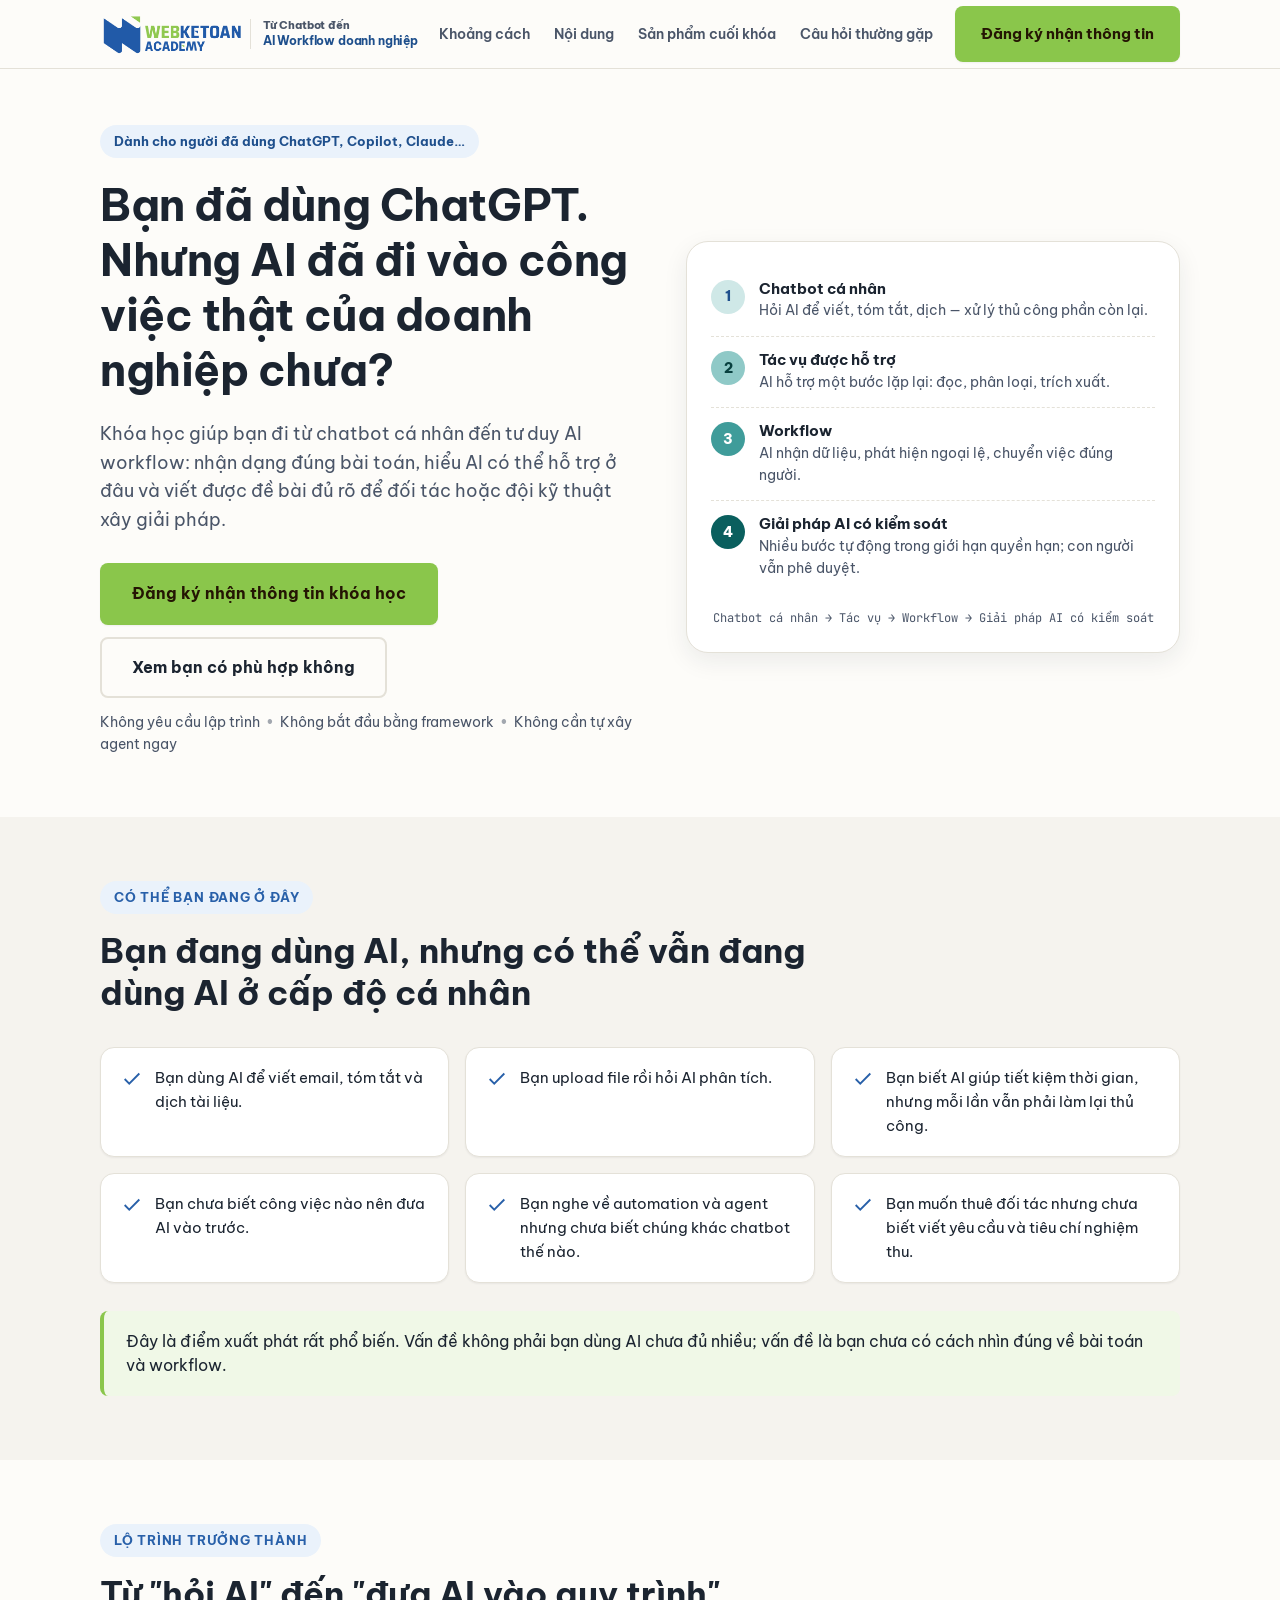
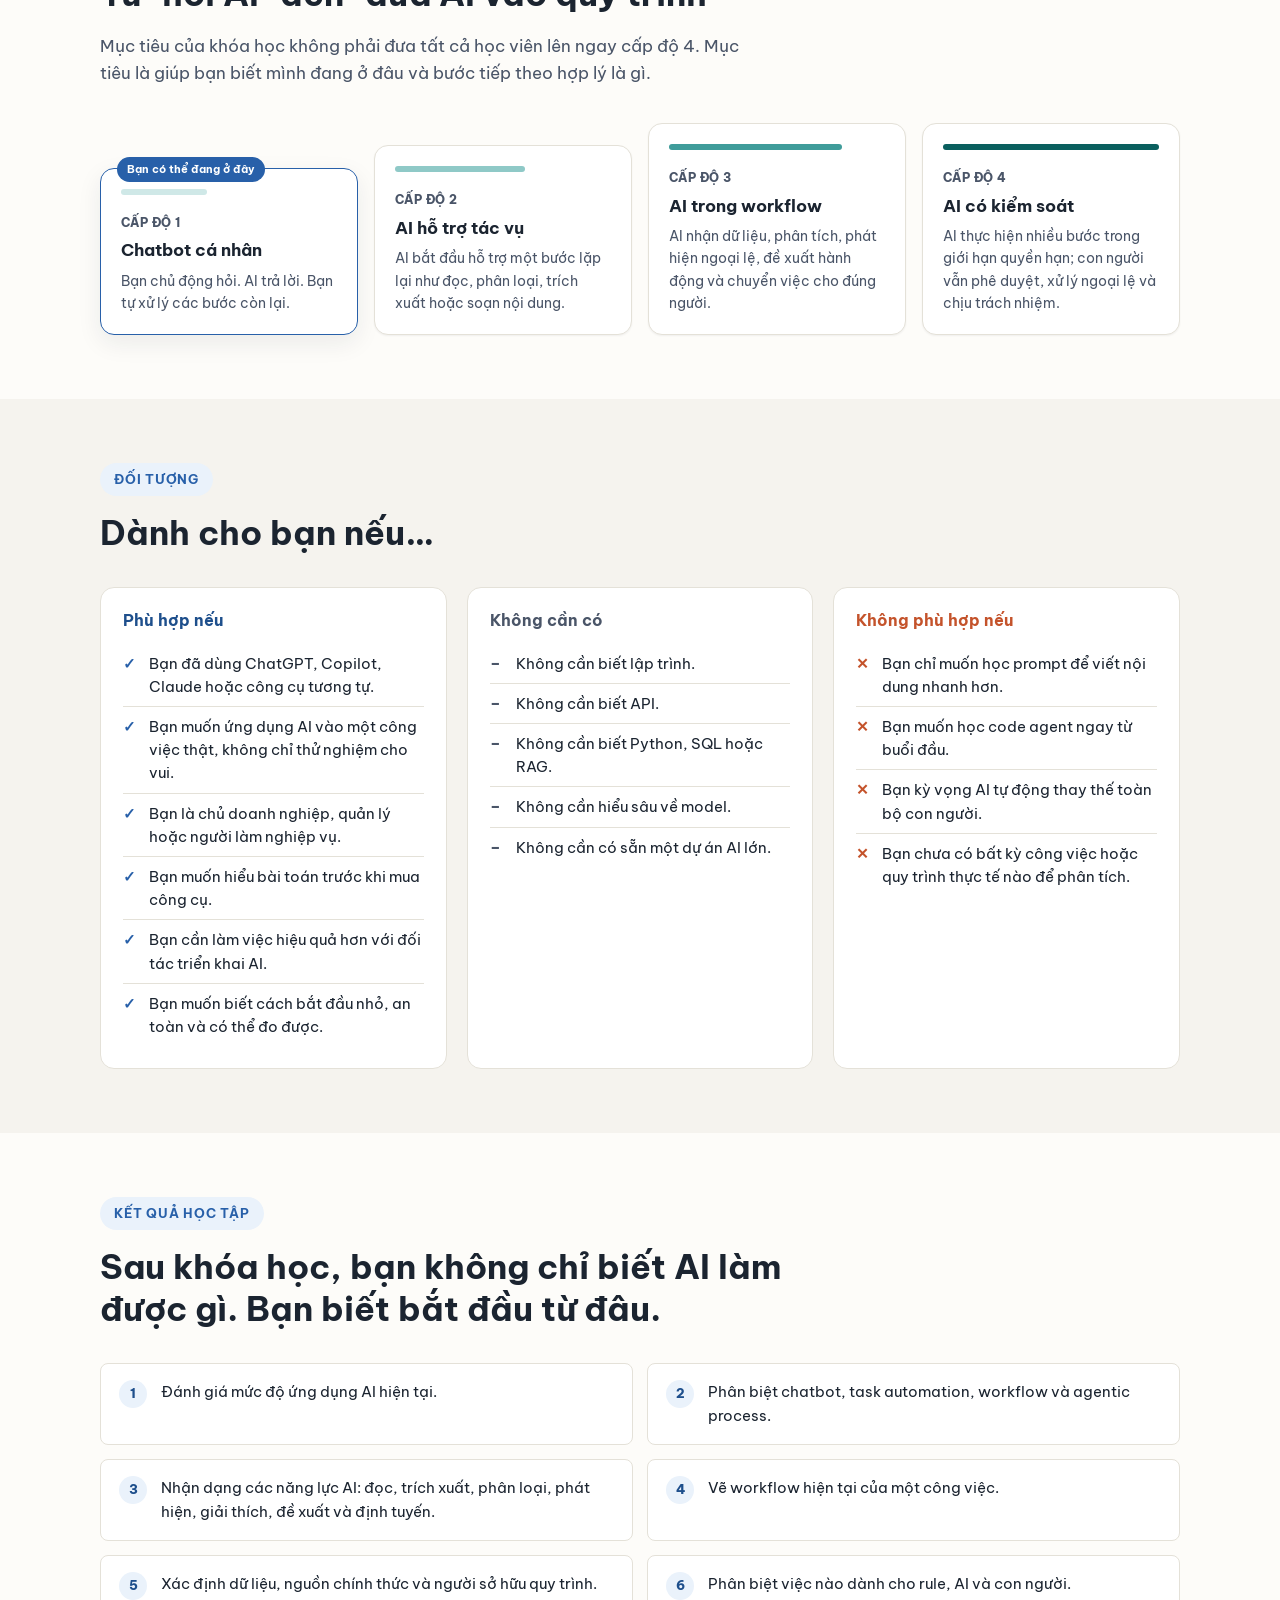
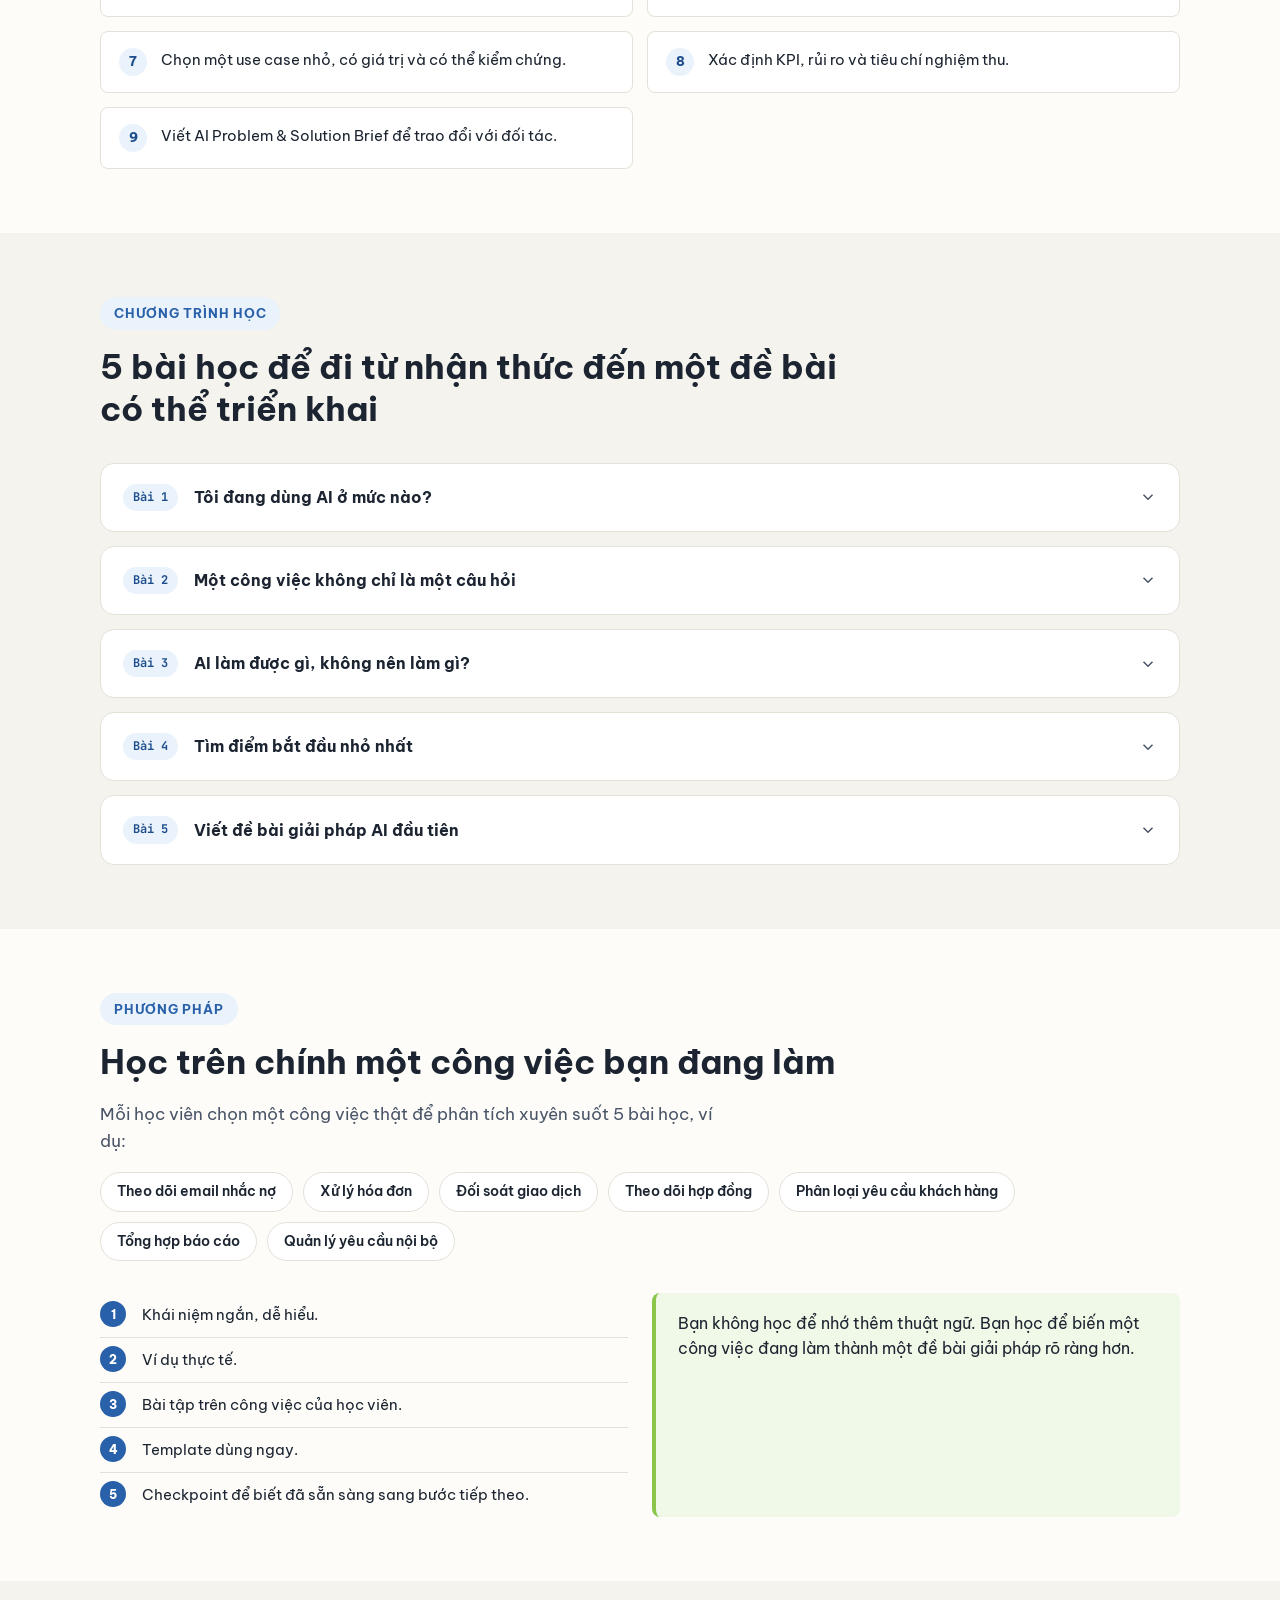
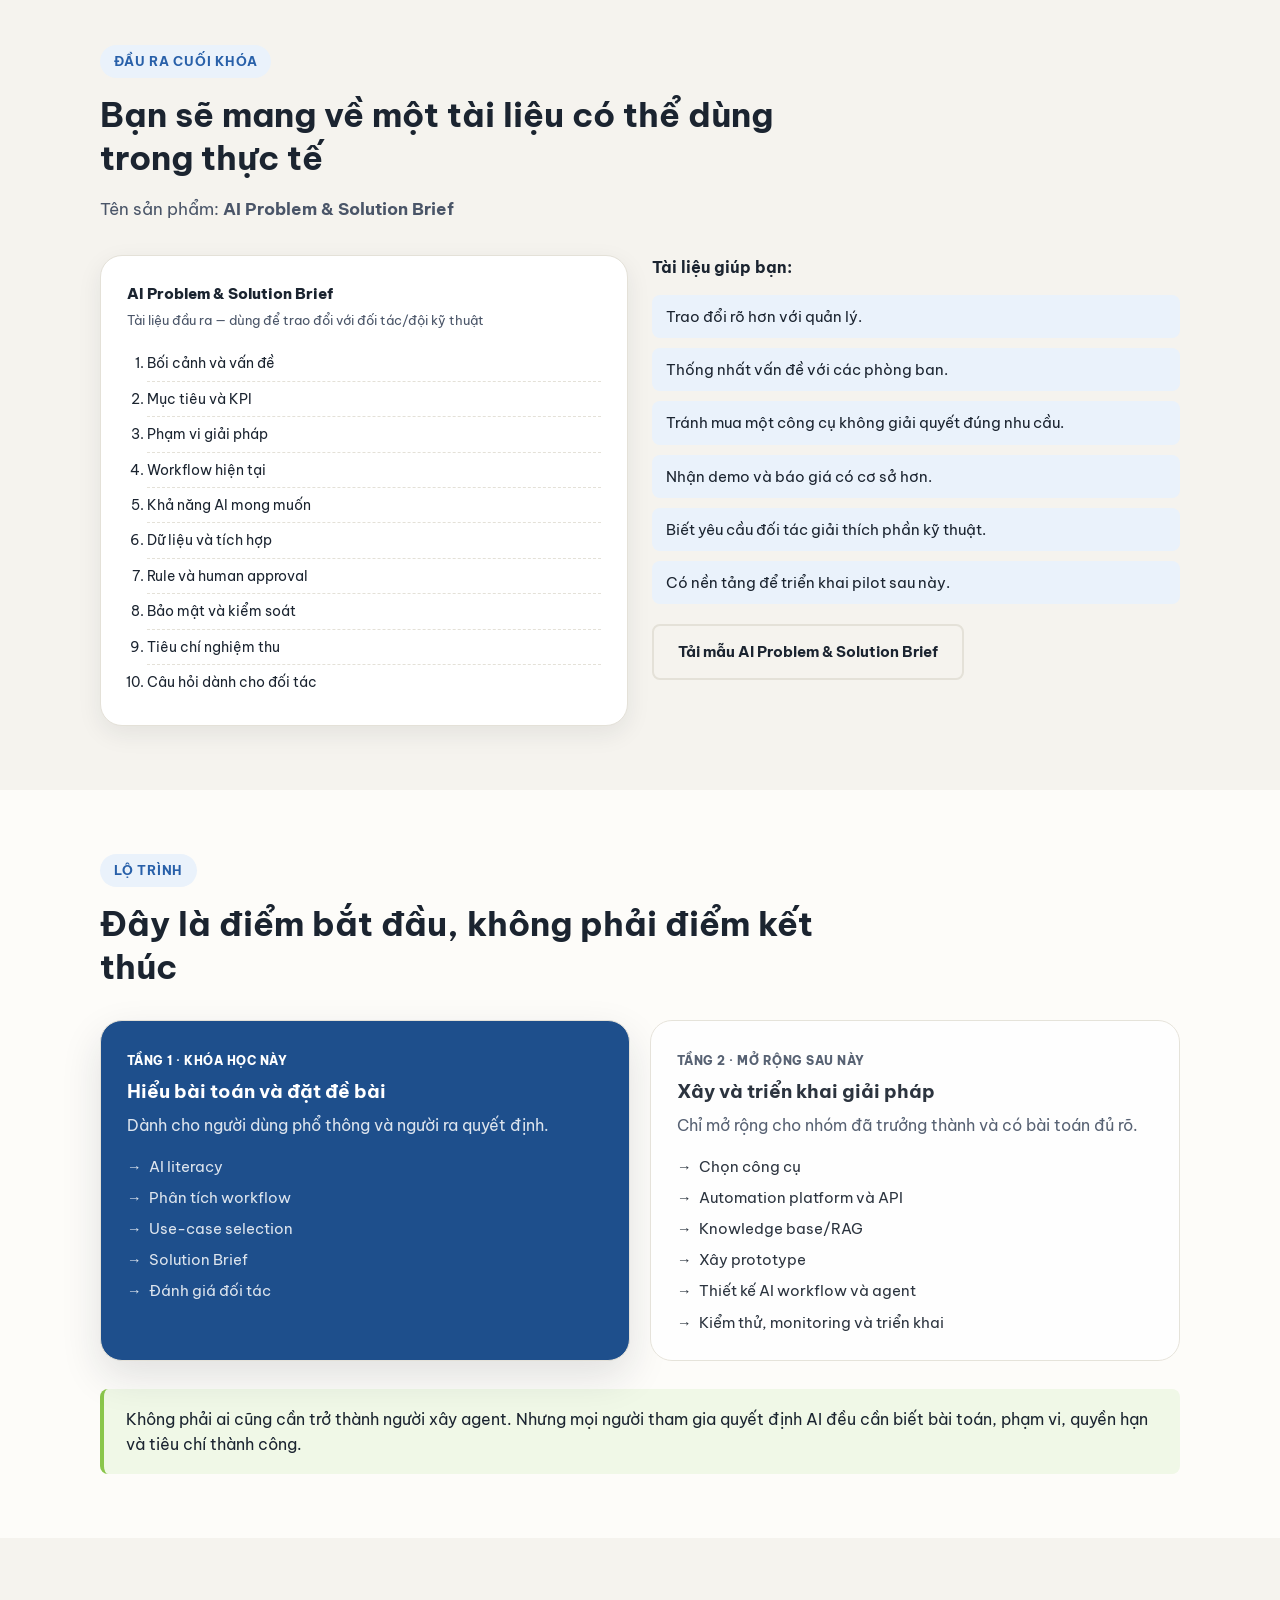
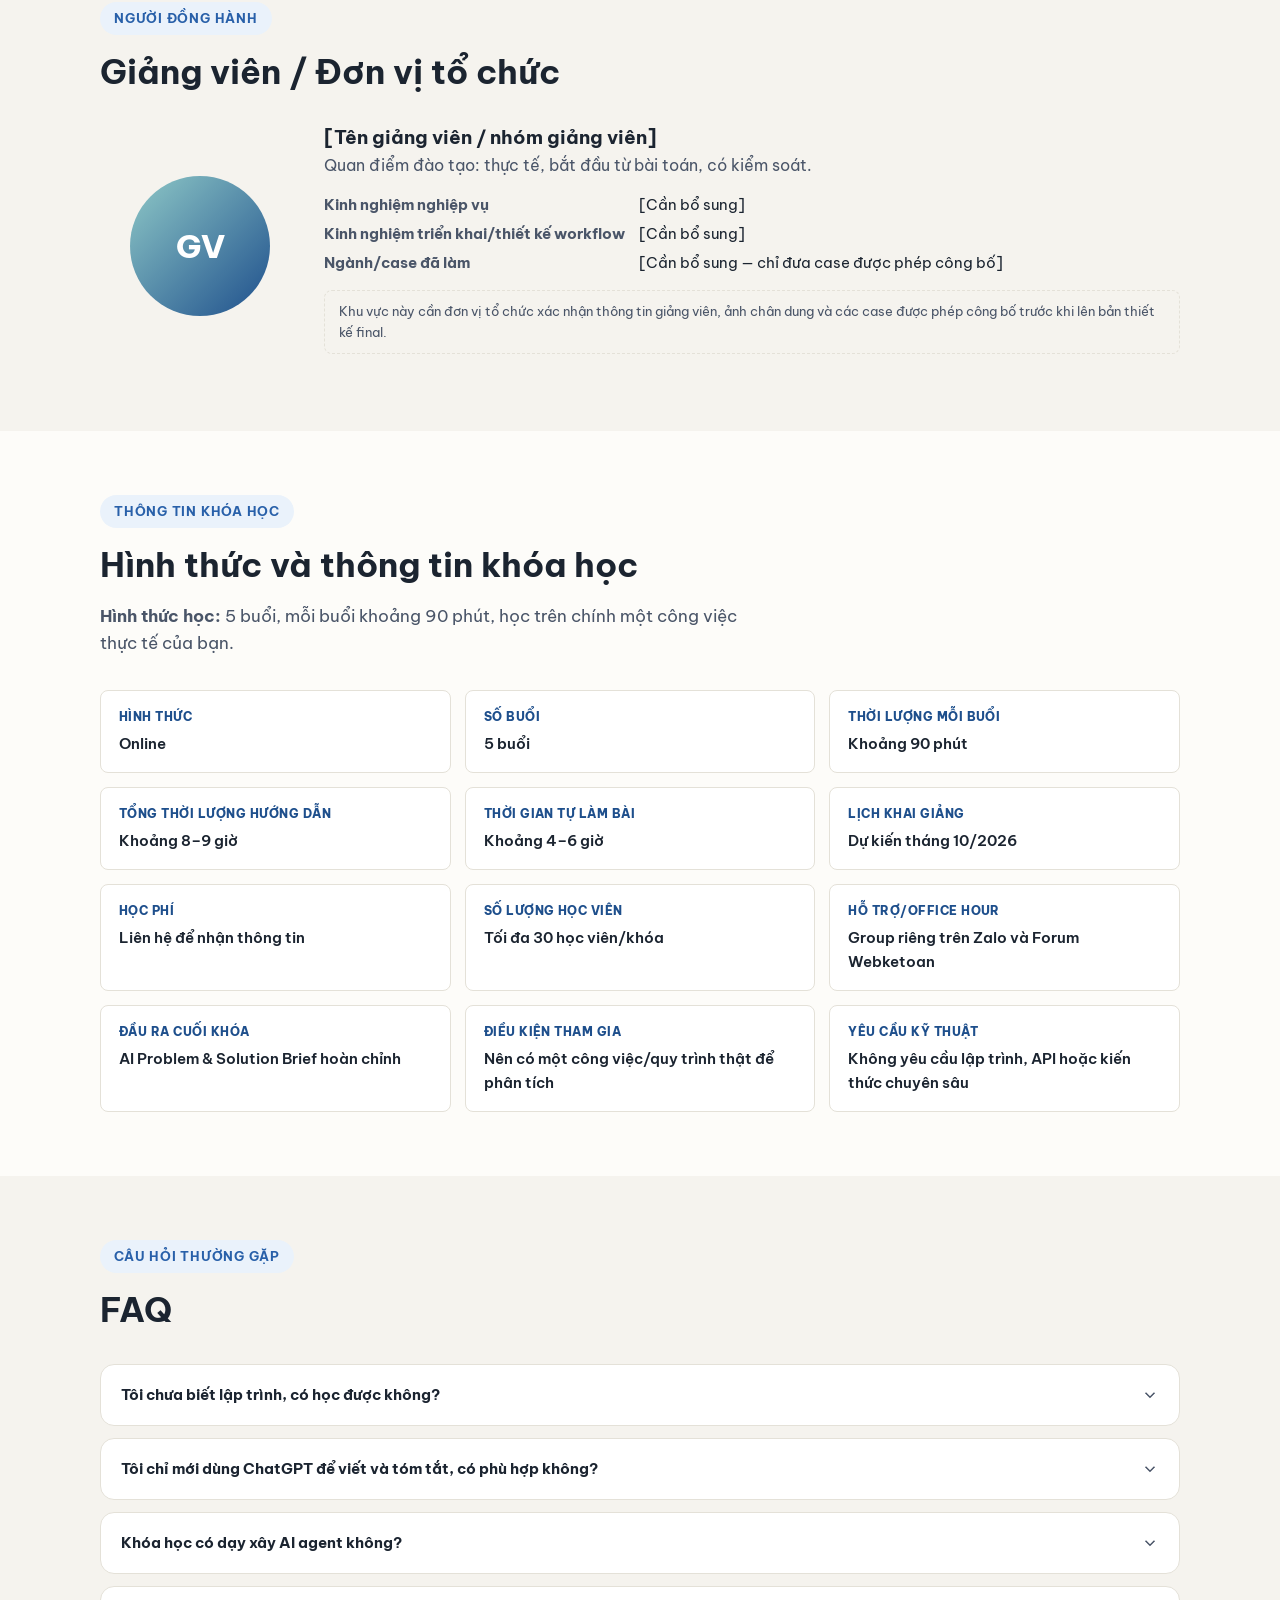
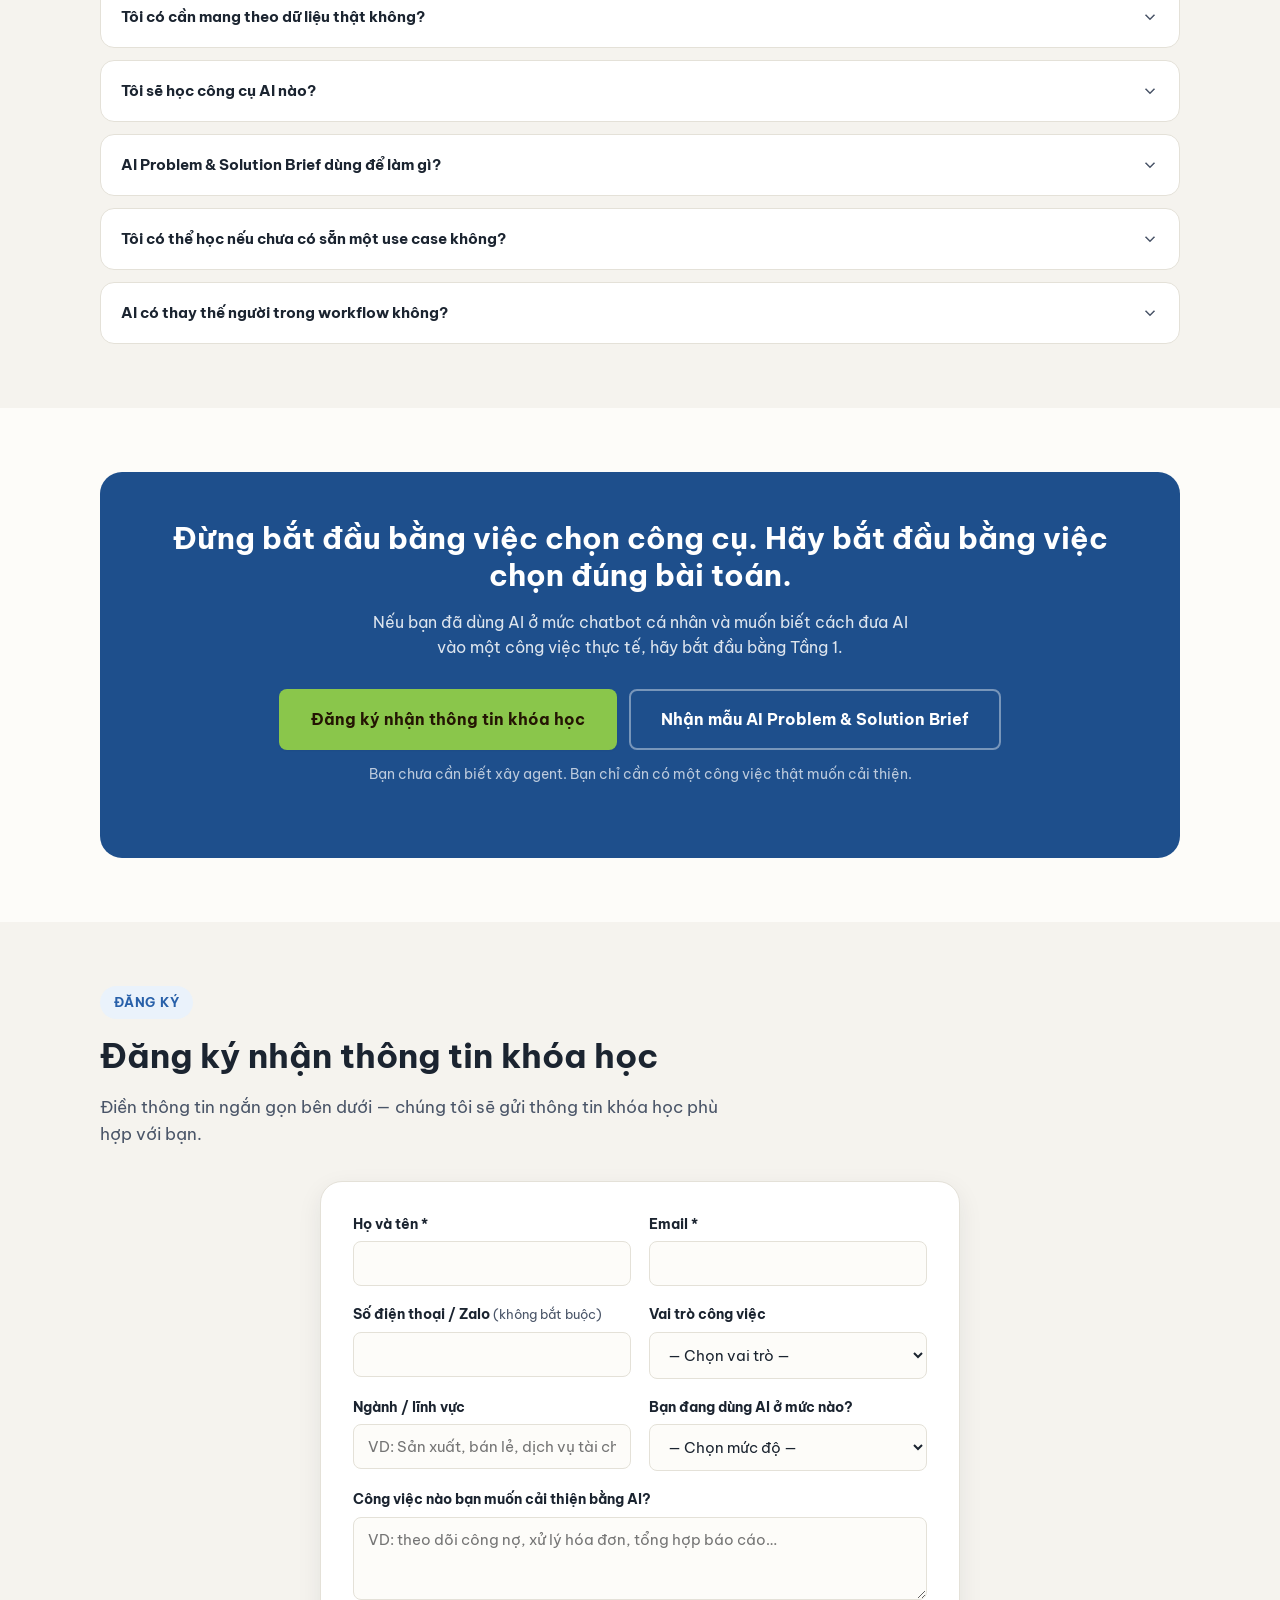
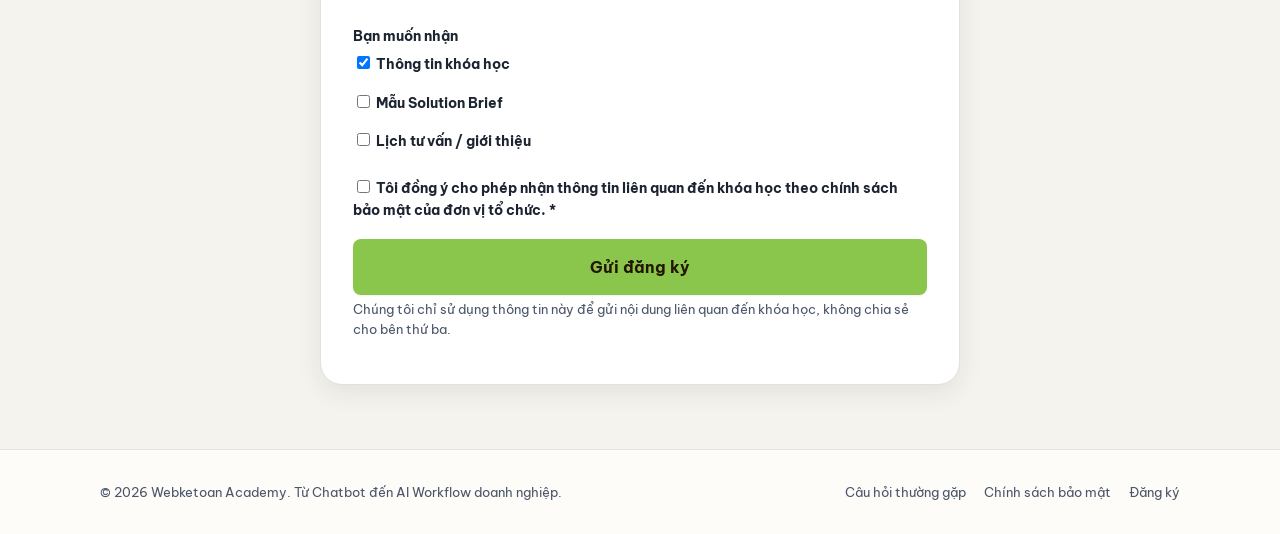
==== commit 636a1f47: "content: update course format and enrollment details" ====
--- a/index.html
+++ b/index.html
@@ -386,15 +386,15 @@
     <p class="section-lead"><strong>Hình thức học:</strong> 5 buổi, mỗi buổi khoảng 90 phút, học trên chính một công việc thực tế của bạn.</p>
 
     <div class="info-grid">
-      <div class="info-item"><div class="label">Hình thức</div><div class="value">[Online / Trực tiếp / Kết hợp — cần chốt]</div></div>
+      <div class="info-item"><div class="label">Hình thức</div><div class="value">Online</div></div>
       <div class="info-item"><div class="label">Số buổi</div><div class="value">5 buổi</div></div>
       <div class="info-item"><div class="label">Thời lượng mỗi buổi</div><div class="value">Khoảng 90 phút</div></div>
       <div class="info-item"><div class="label">Tổng thời lượng hướng dẫn</div><div class="value">Khoảng 8–9 giờ</div></div>
       <div class="info-item"><div class="label">Thời gian tự làm bài</div><div class="value">Khoảng 4–6 giờ</div></div>
-      <div class="info-item"><div class="label">Lịch khai giảng</div><div class="value">[Cần chốt lịch]</div></div>
-      <div class="info-item"><div class="label">Học phí</div><div class="value">[Cần chốt — liên hệ để nhận thông tin]</div></div>
-      <div class="info-item"><div class="label">Số lượng học viên</div><div class="value">[Cần chốt]</div></div>
-      <div class="info-item"><div class="label">Hỗ trợ/Office hour</div><div class="value">[Cần chốt nếu có]</div></div>
+      <div class="info-item"><div class="label">Lịch khai giảng</div><div class="value">Dự kiến tháng 10/2026</div></div>
+      <div class="info-item"><div class="label">Học phí</div><div class="value">Liên hệ để nhận thông tin</div></div>
+      <div class="info-item"><div class="label">Số lượng học viên</div><div class="value">Tối đa 30 học viên/khóa</div></div>
+      <div class="info-item"><div class="label">Hỗ trợ/Office hour</div><div class="value">Group riêng trên Zalo và Forum Webketoan</div></div>
       <div class="info-item"><div class="label">Đầu ra cuối khóa</div><div class="value">AI Problem &amp; Solution Brief hoàn chỉnh</div></div>
       <div class="info-item"><div class="label">Điều kiện tham gia</div><div class="value">Nên có một công việc/quy trình thật để phân tích</div></div>
       <div class="info-item"><div class="label">Yêu cầu kỹ thuật</div><div class="value">Không yêu cầu lập trình, API hoặc kiến thức chuyên sâu</div></div>
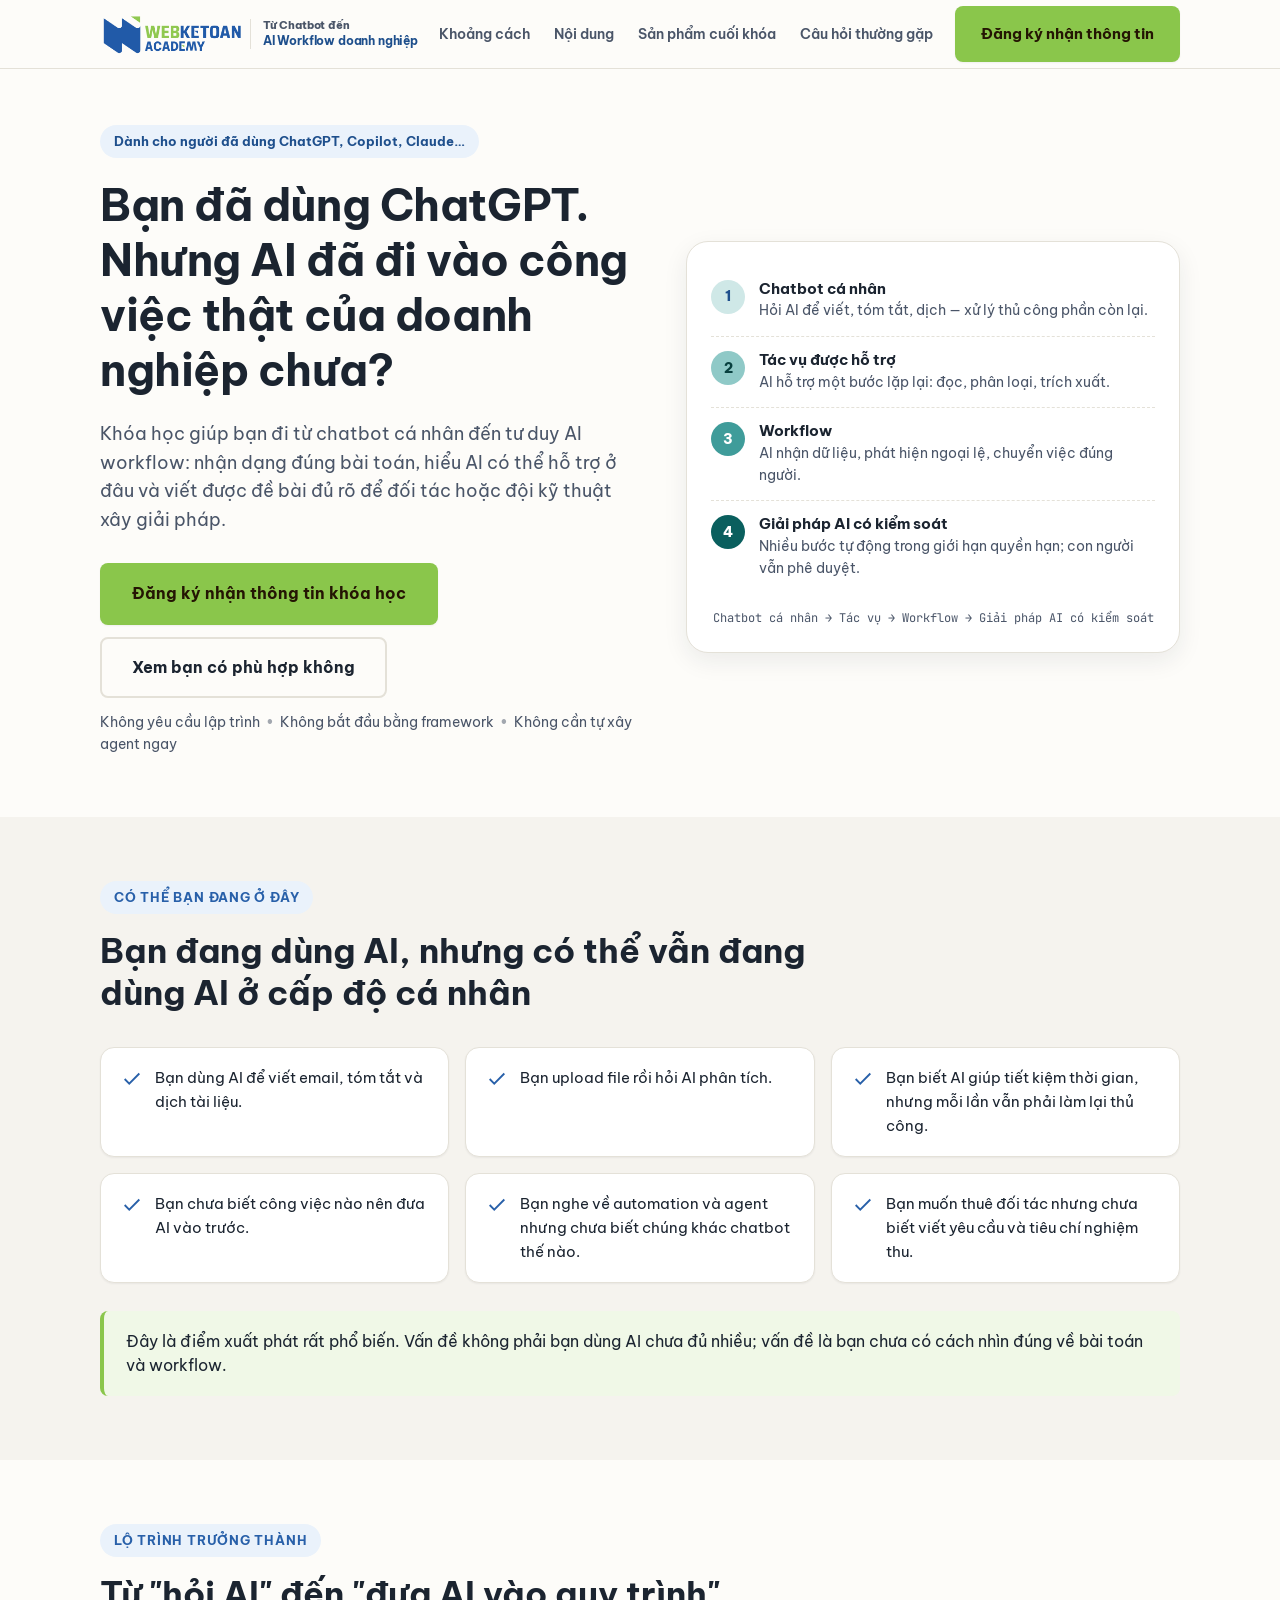
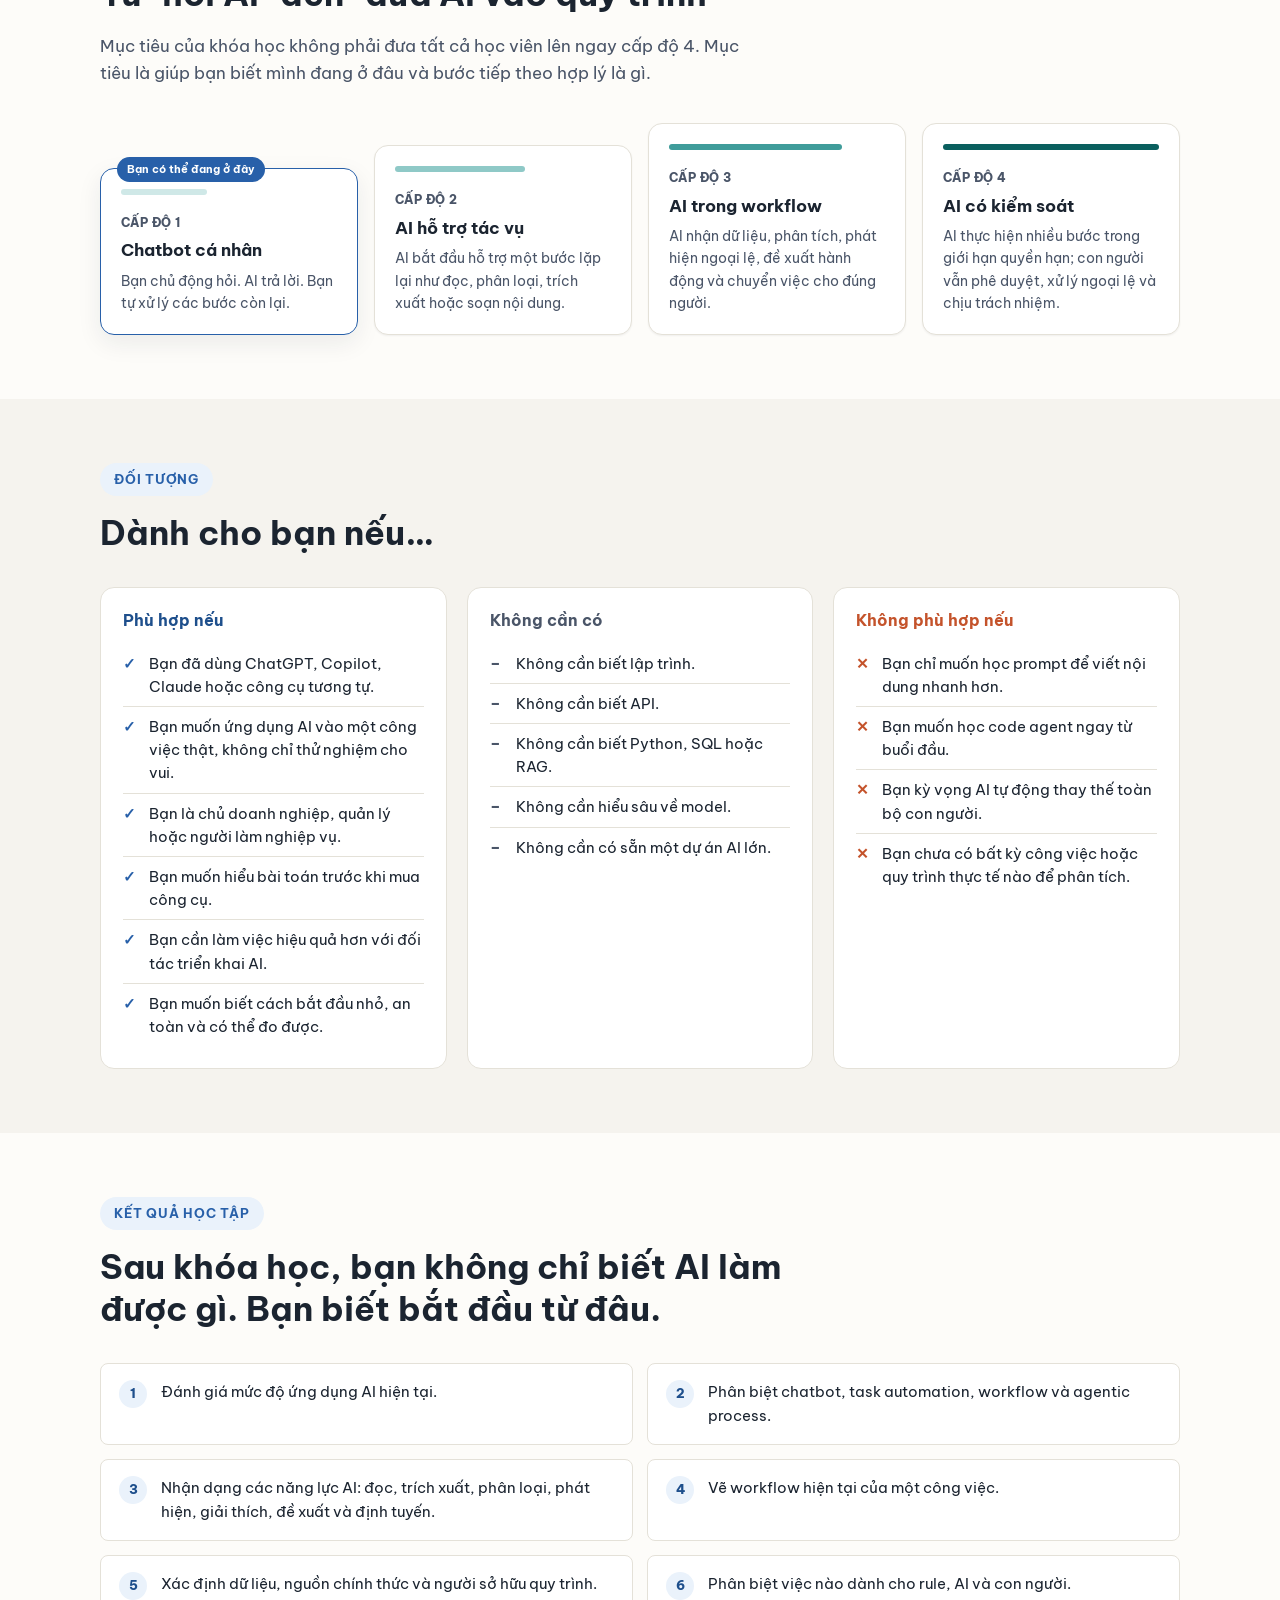
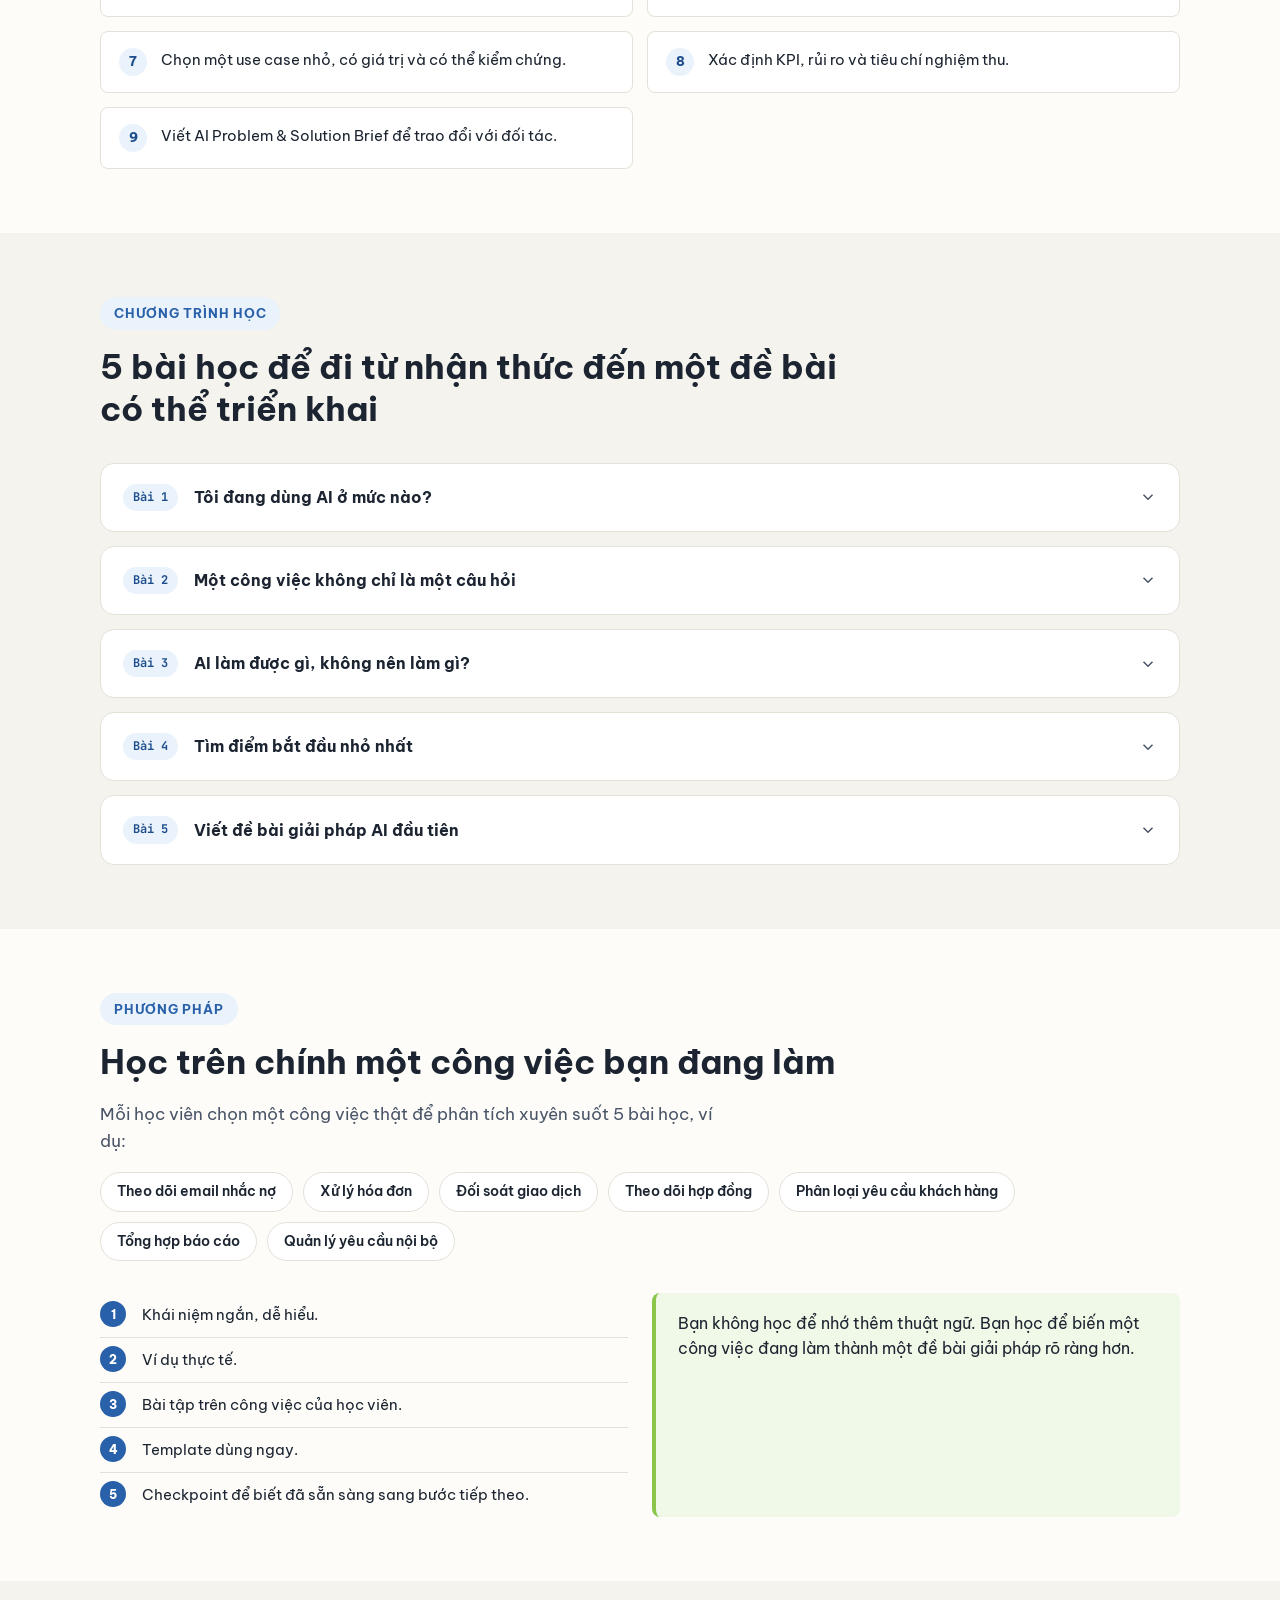
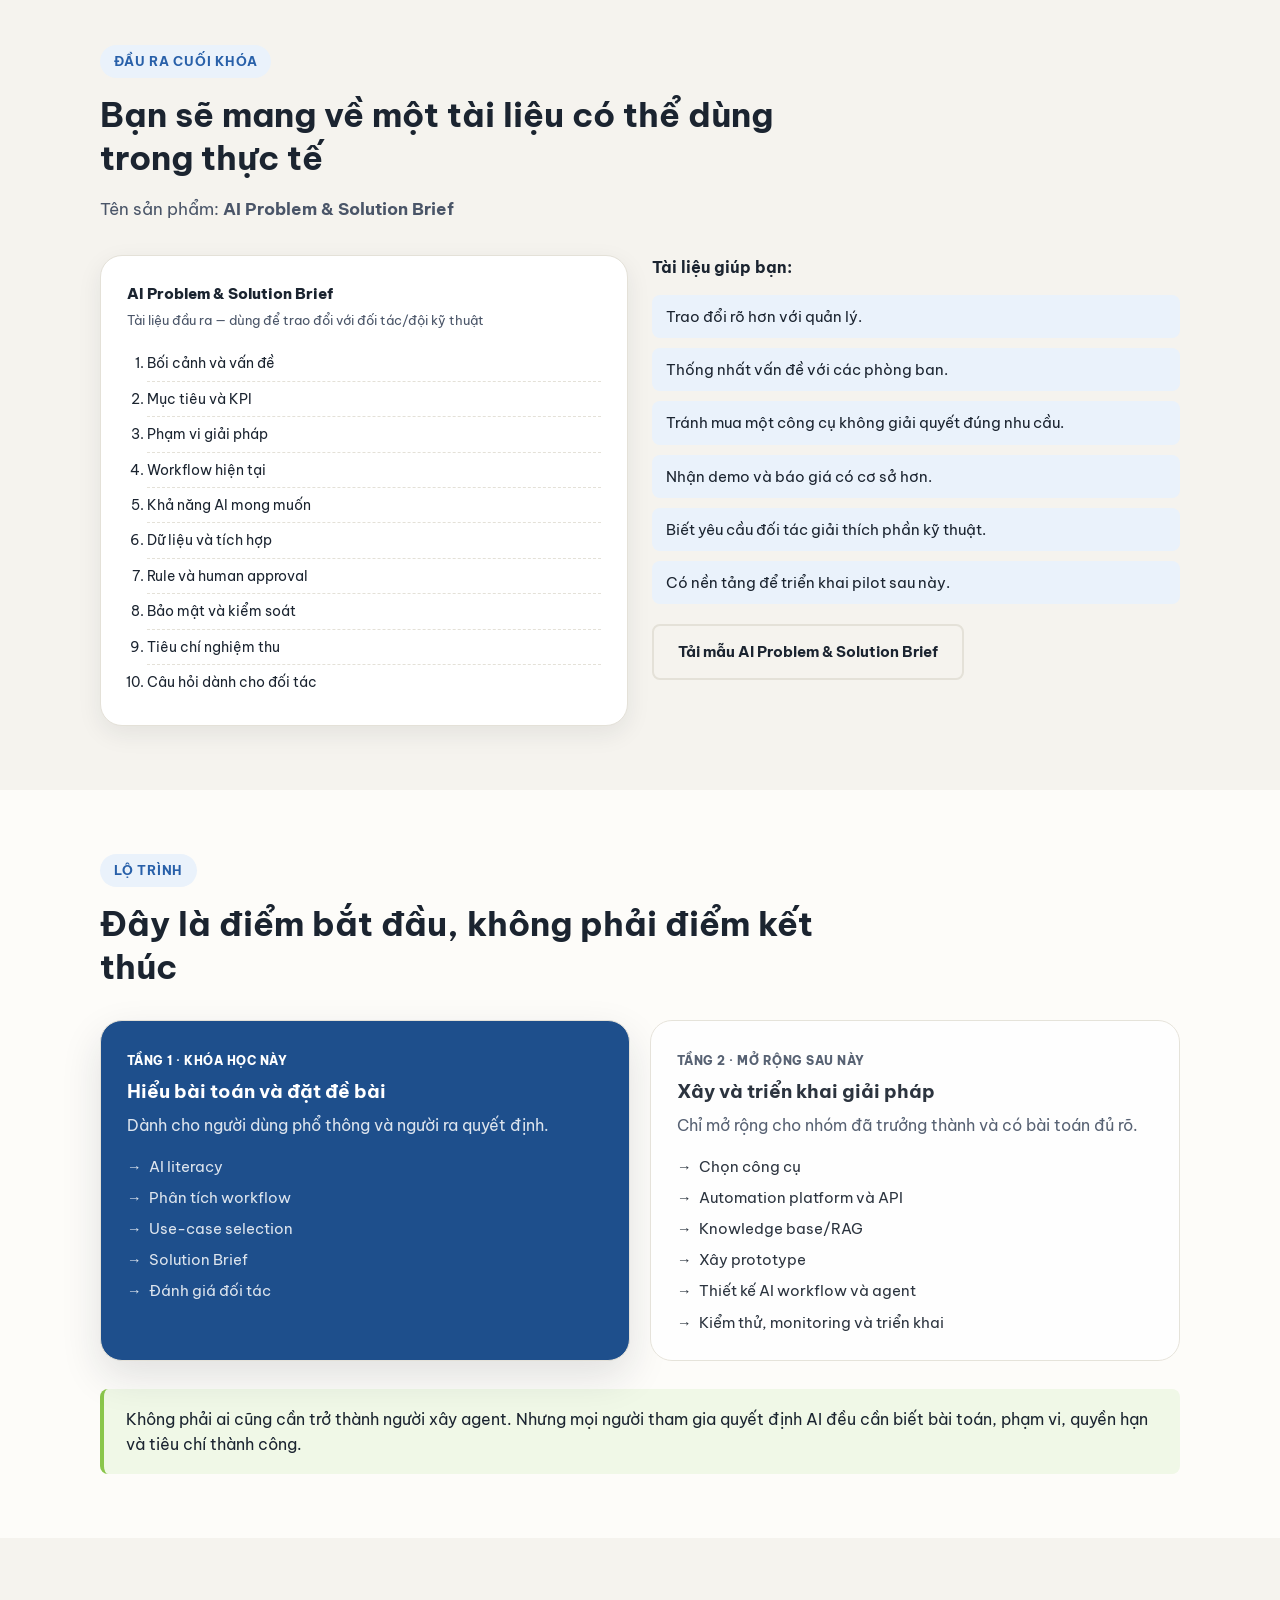
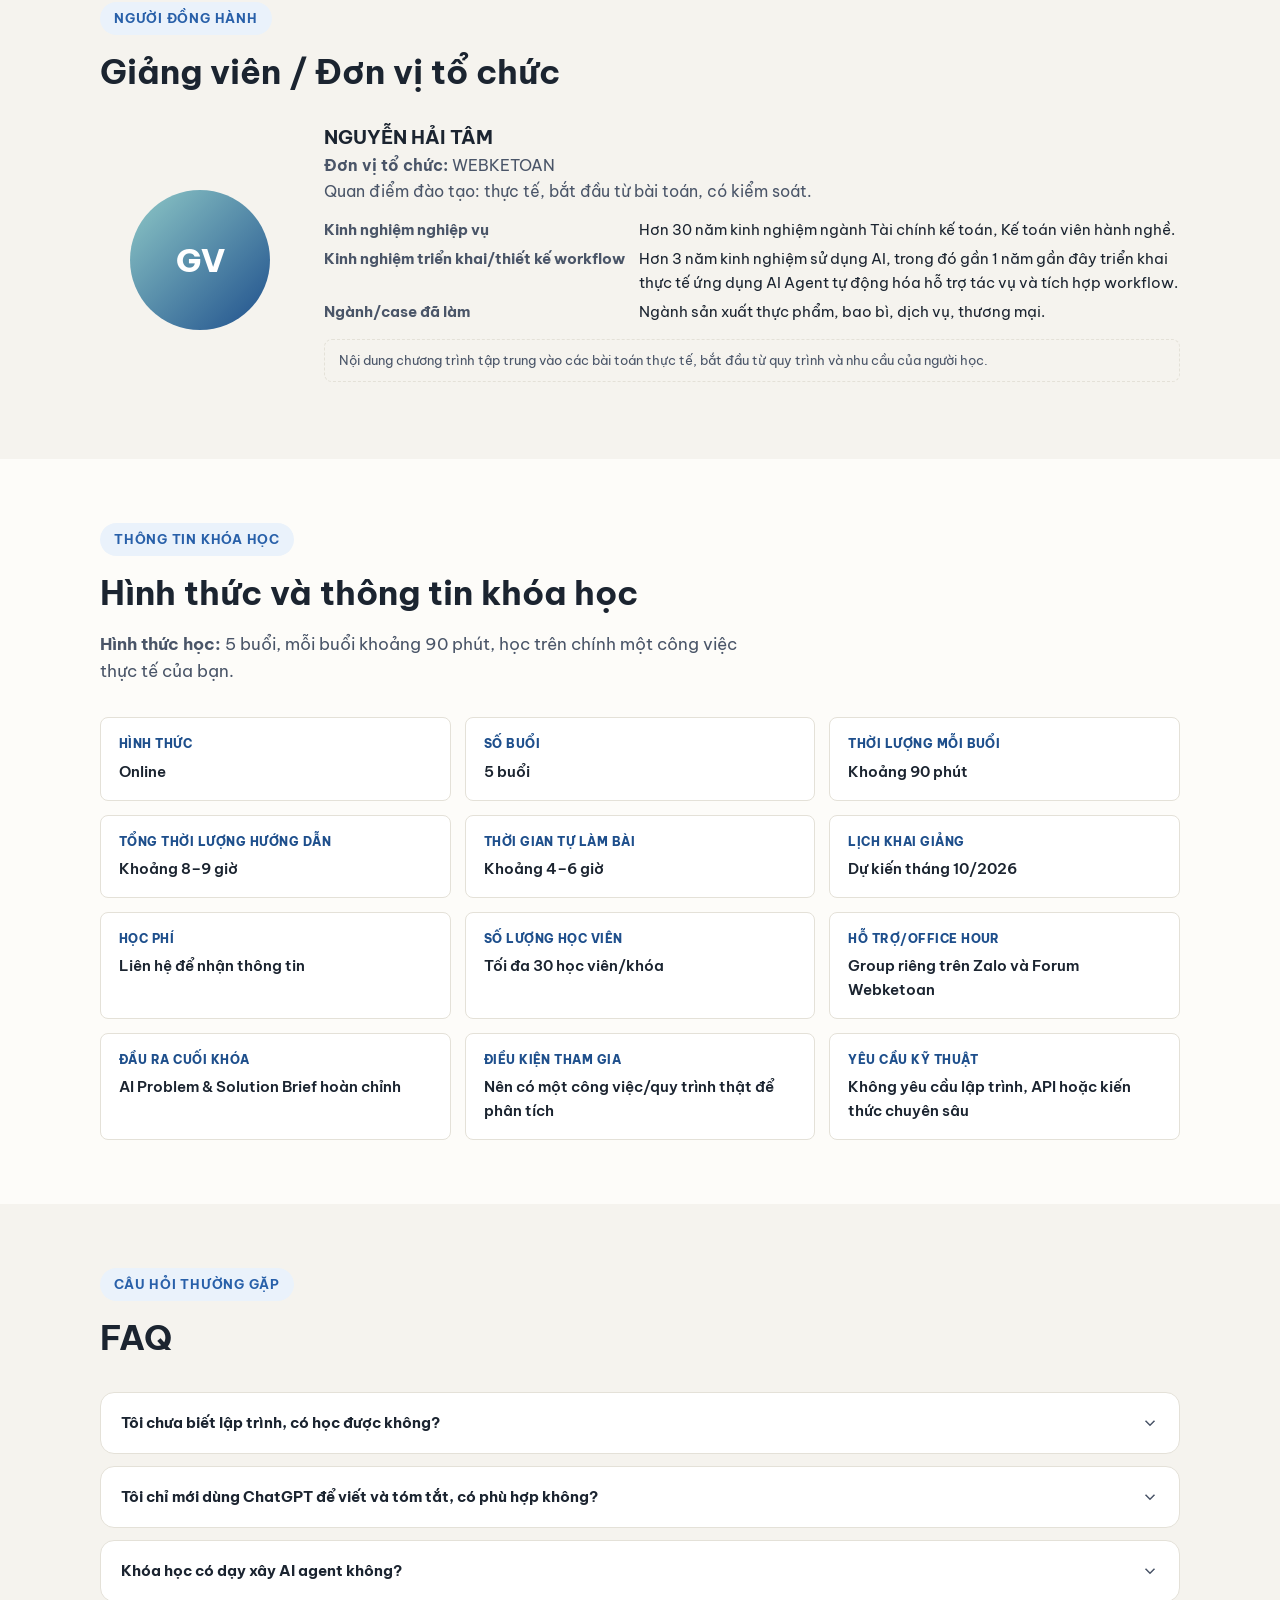
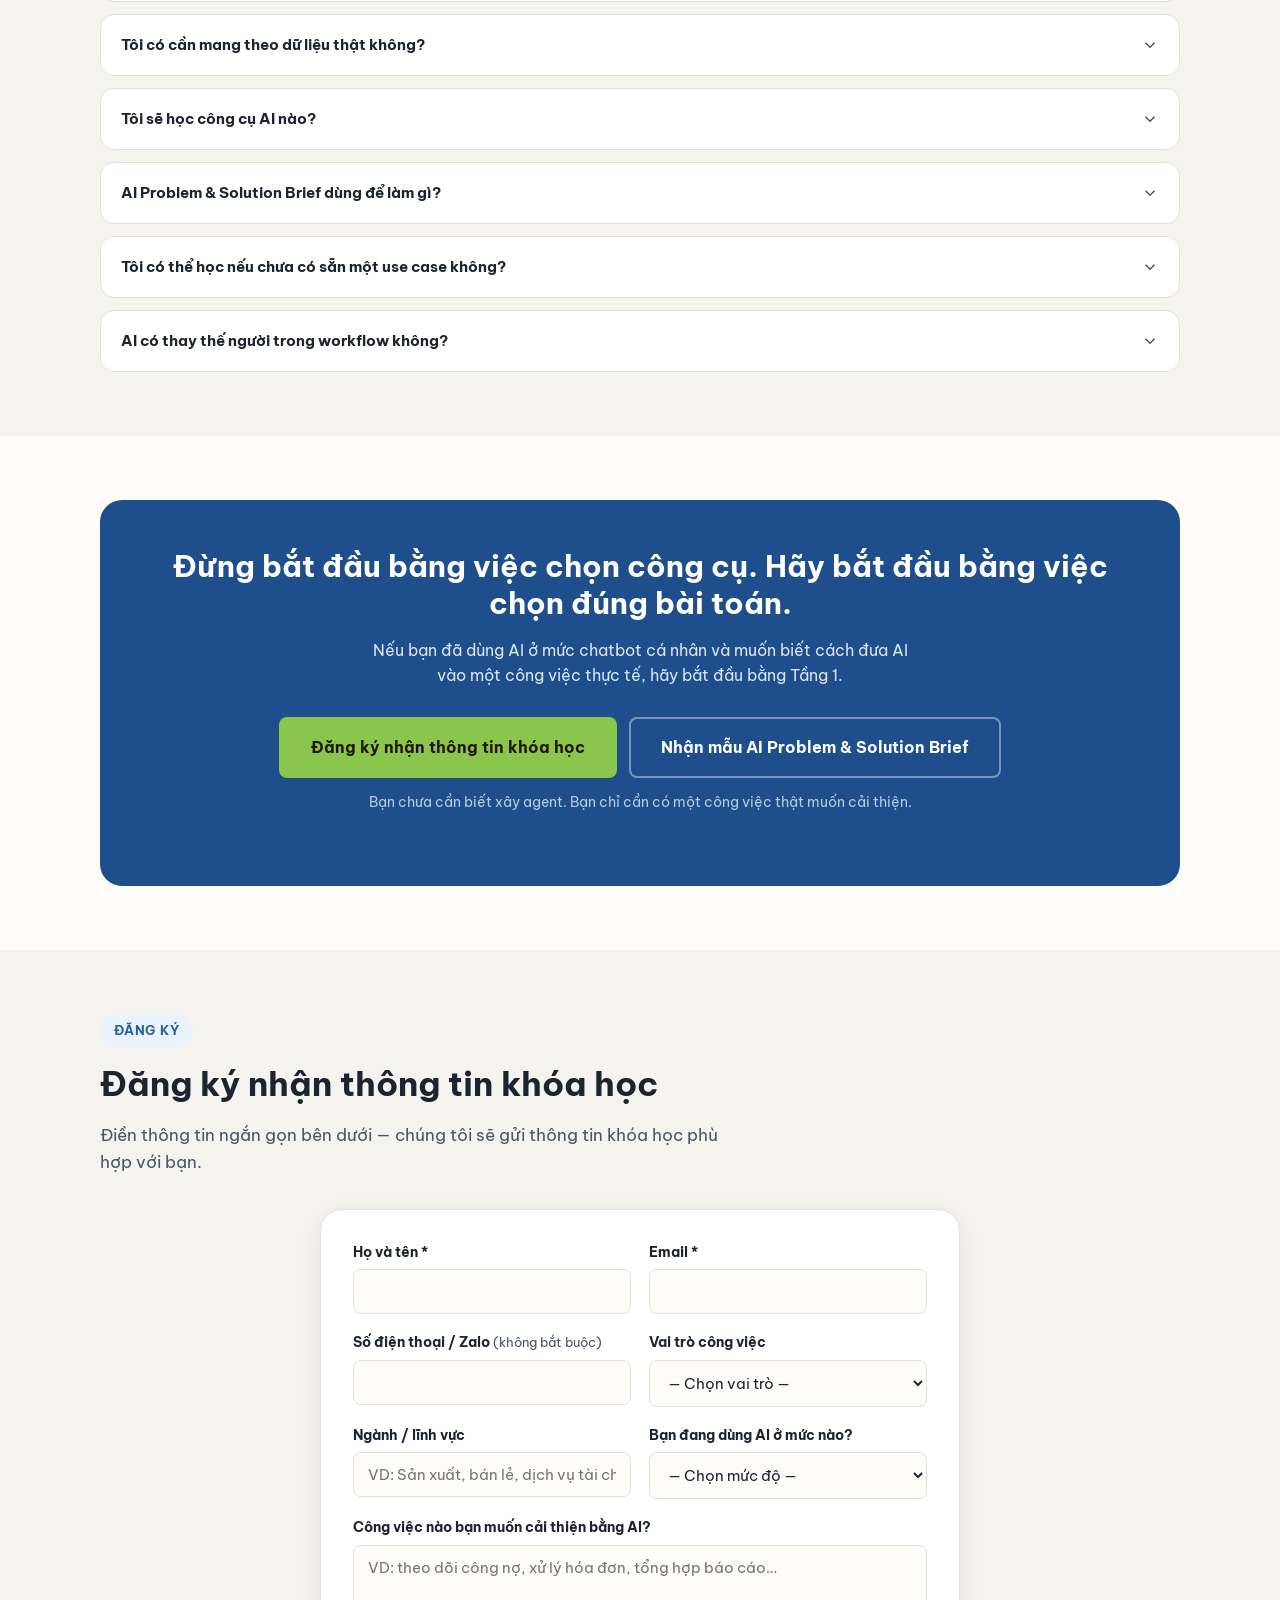
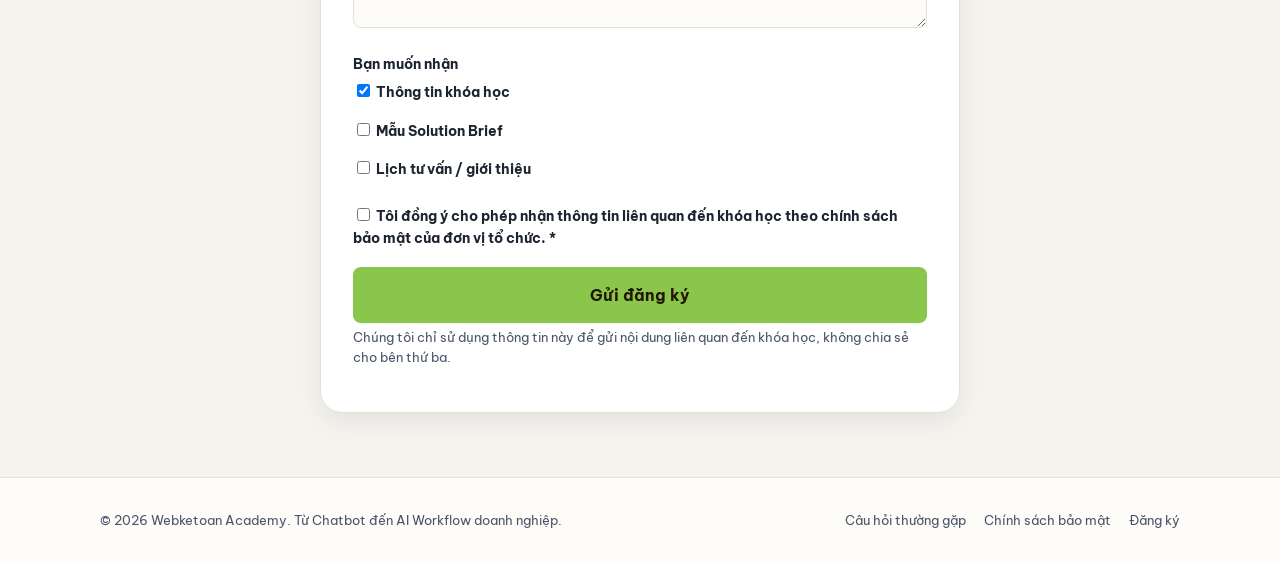
==== commit 6b765882: "content: add instructor and organizer details" ====
--- a/index.html
+++ b/index.html
@@ -365,14 +365,15 @@
     <div class="instructor-card">
       <div class="instructor-avatar">GV</div>
       <div class="instructor-meta">
-        <h3 style="margin-bottom:4px;">[Tên giảng viên / nhóm giảng viên]</h3>
+        <h3 style="margin-bottom:4px;">NGUYỄN HẢI TÂM</h3>
+        <p style="margin-bottom:0;"><strong>Đơn vị tổ chức:</strong> WEBKETOAN</p>
         <p style="margin-bottom:0;">Quan điểm đào tạo: thực tế, bắt đầu từ bài toán, có kiểm soát.</p>
         <dl>
-          <dt>Kinh nghiệm nghiệp vụ</dt><dd>[Cần bổ sung]</dd>
-          <dt>Kinh nghiệm triển khai/thiết kế workflow</dt><dd>[Cần bổ sung]</dd>
-          <dt>Ngành/case đã làm</dt><dd>[Cần bổ sung — chỉ đưa case được phép công bố]</dd>
+          <dt>Kinh nghiệm nghiệp vụ</dt><dd>Hơn 30 năm kinh nghiệm ngành Tài chính kế toán, Kế toán viên hành nghề.</dd>
+          <dt>Kinh nghiệm triển khai/thiết kế workflow</dt><dd>Hơn 3 năm kinh nghiệm sử dụng AI, trong đó gần 1 năm gần đây triển khai thực tế ứng dụng AI Agent tự động hóa hỗ trợ tác vụ và tích hợp workflow.</dd>
+          <dt>Ngành/case đã làm</dt><dd>Ngành sản xuất thực phẩm, bao bì, dịch vụ, thương mại.</dd>
         </dl>
-        <p class="placeholder-note">Khu vực này cần đơn vị tổ chức xác nhận thông tin giảng viên, ảnh chân dung và các case được phép công bố trước khi lên bản thiết kế final.</p>
+        <p class="placeholder-note">Nội dung chương trình tập trung vào các bài toán thực tế, bắt đầu từ quy trình và nhu cầu của người học.</p>
       </div>
     </div>
   </div>
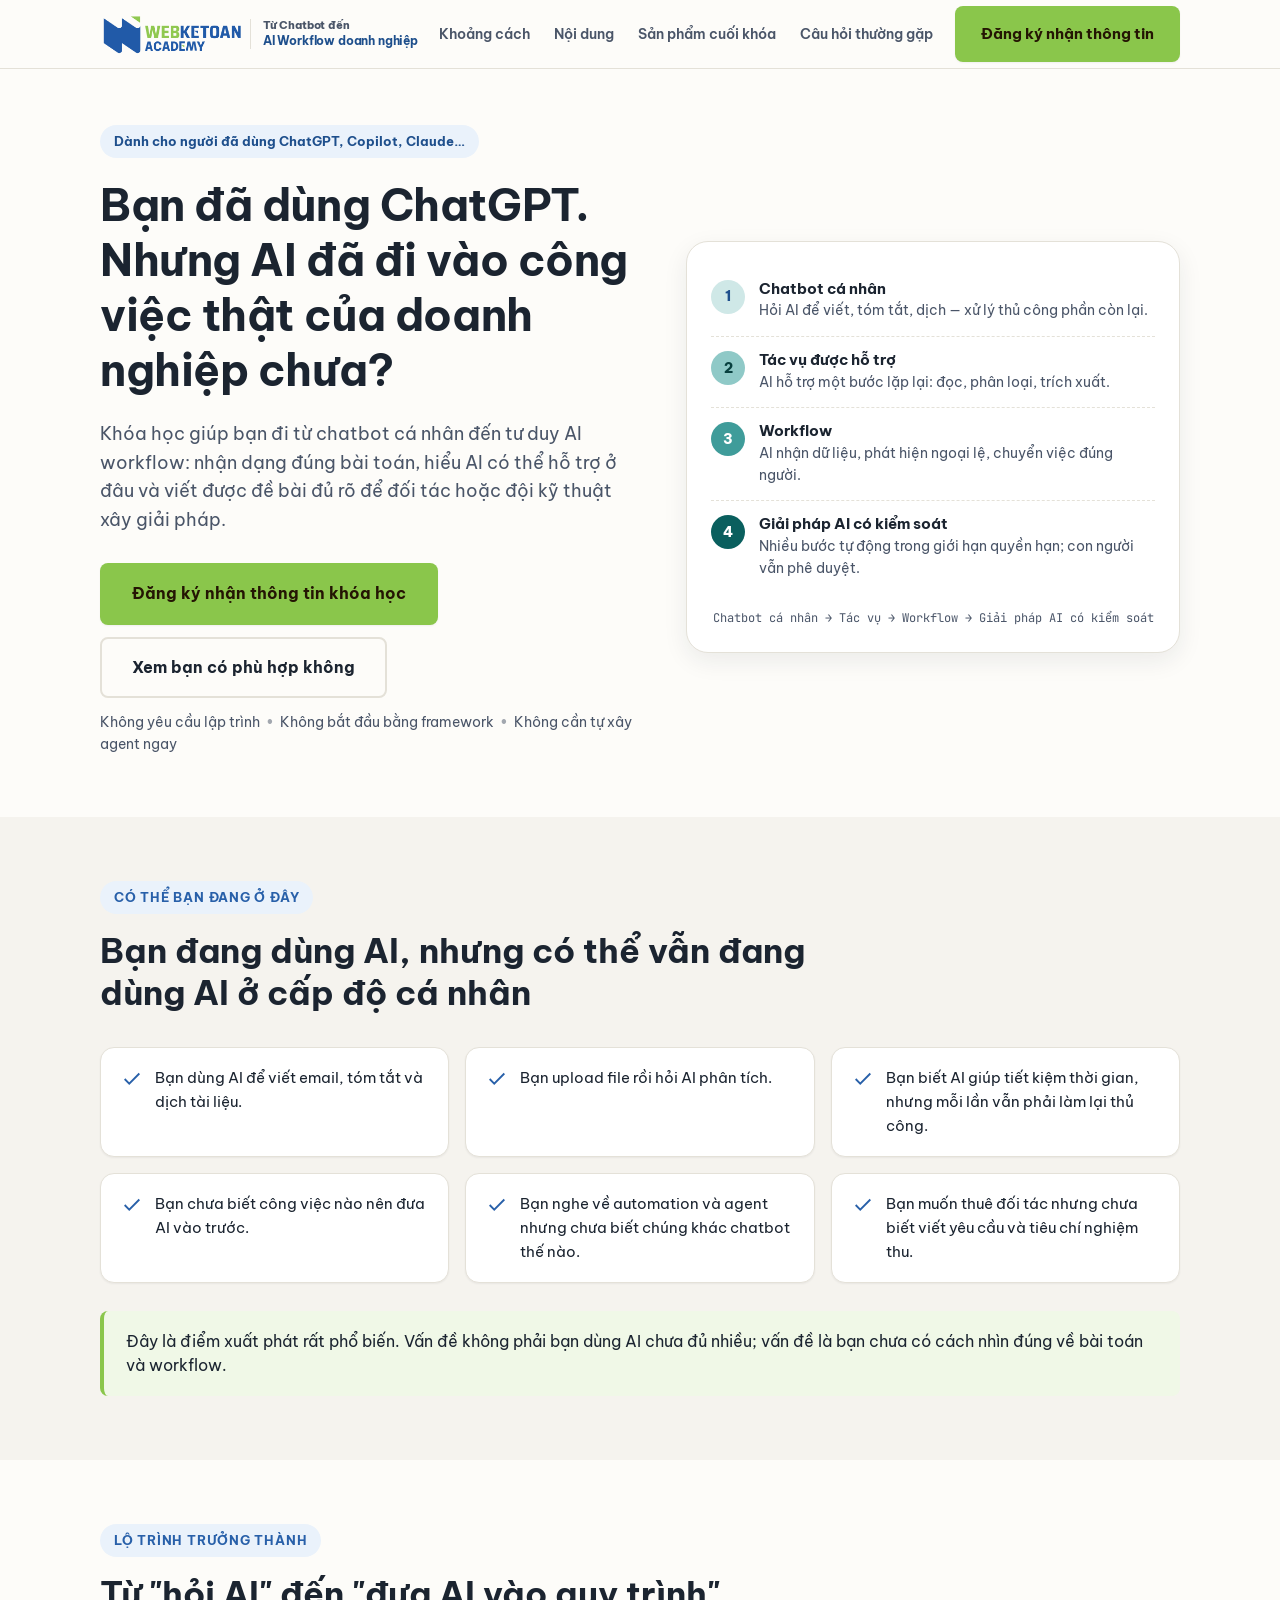
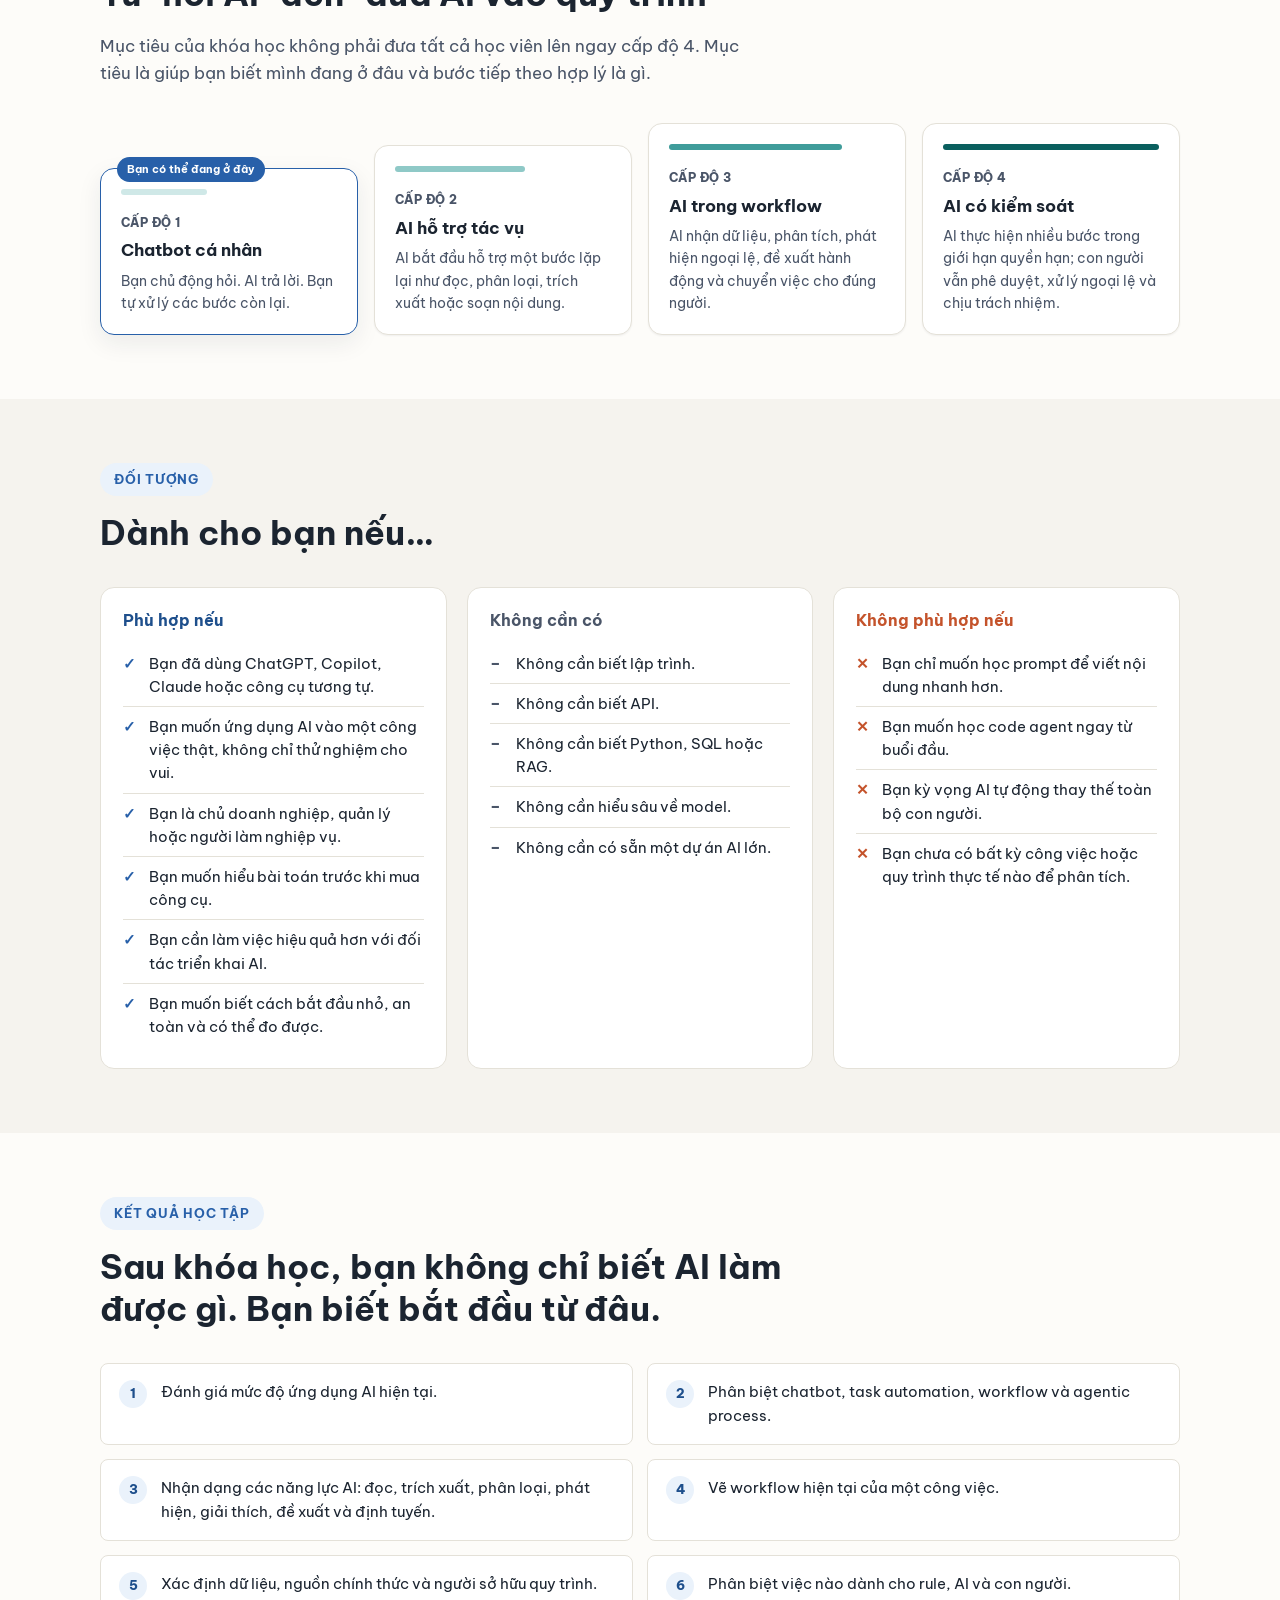
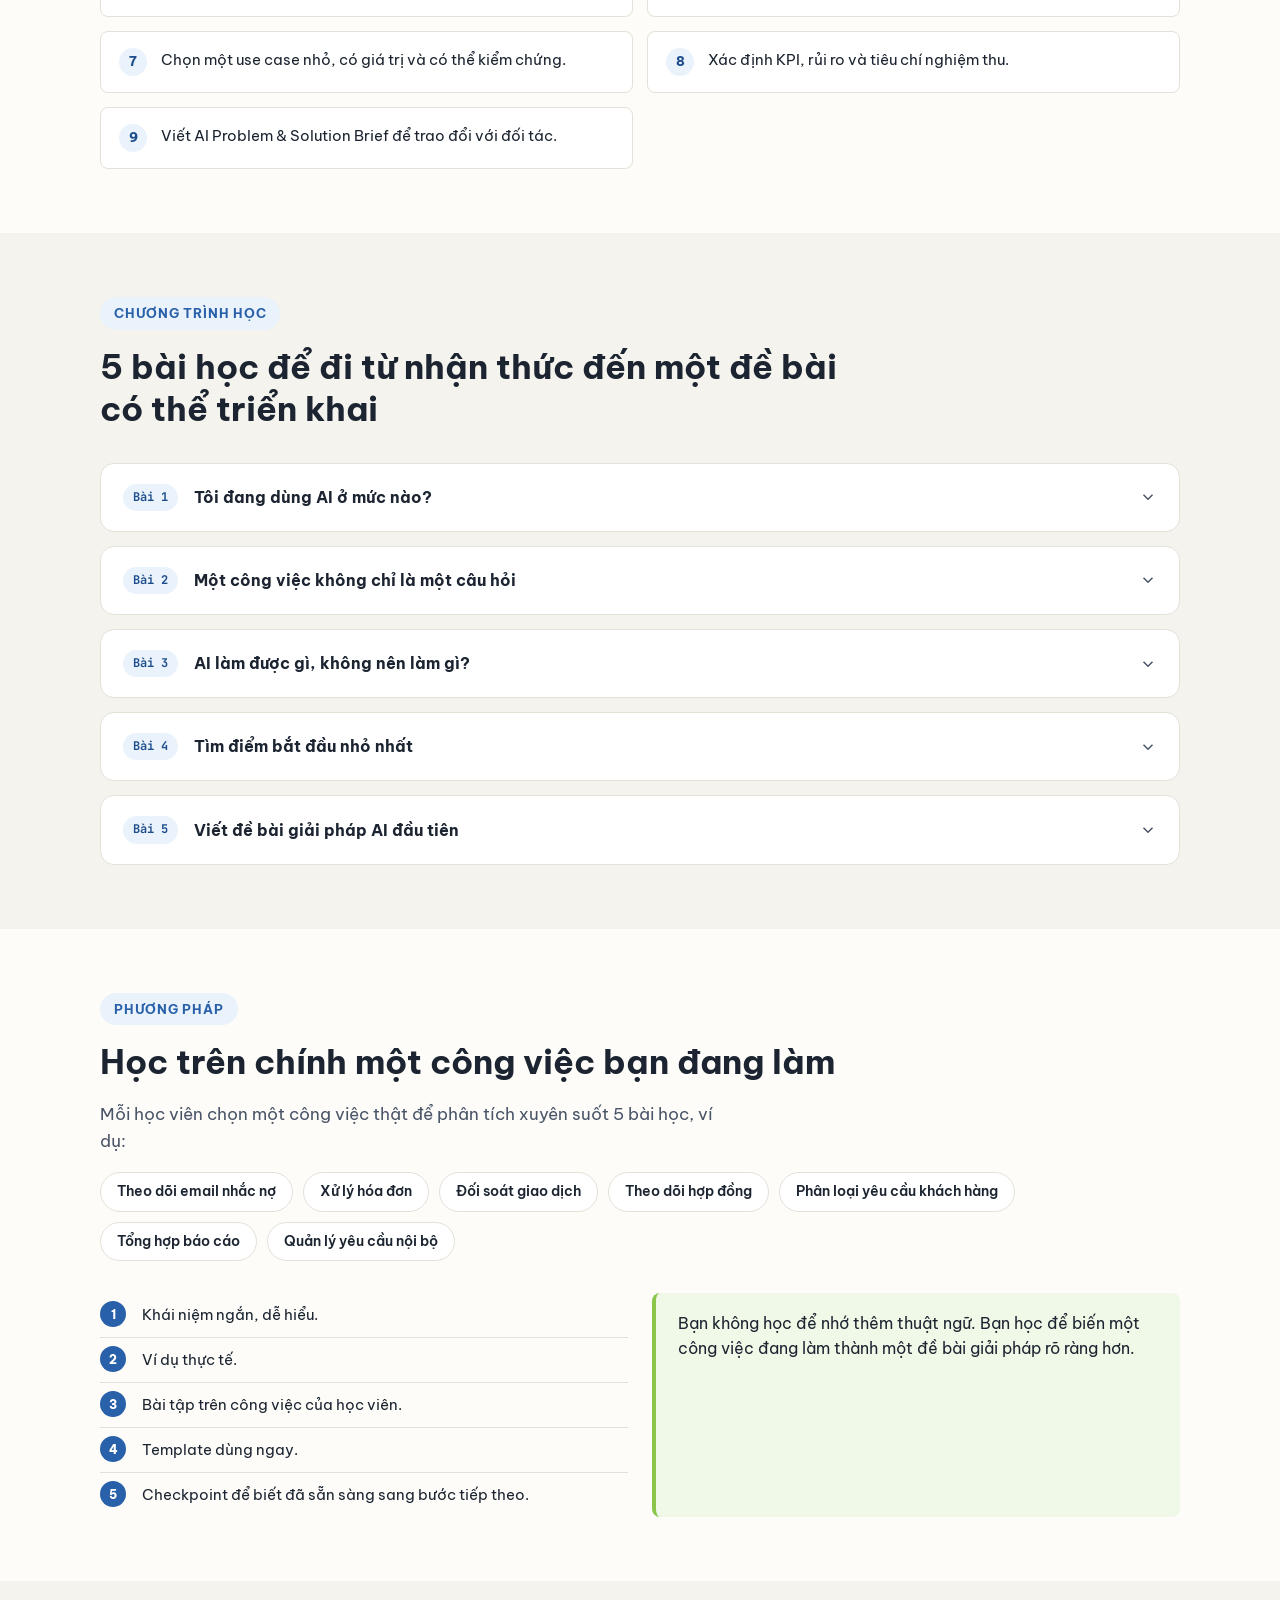
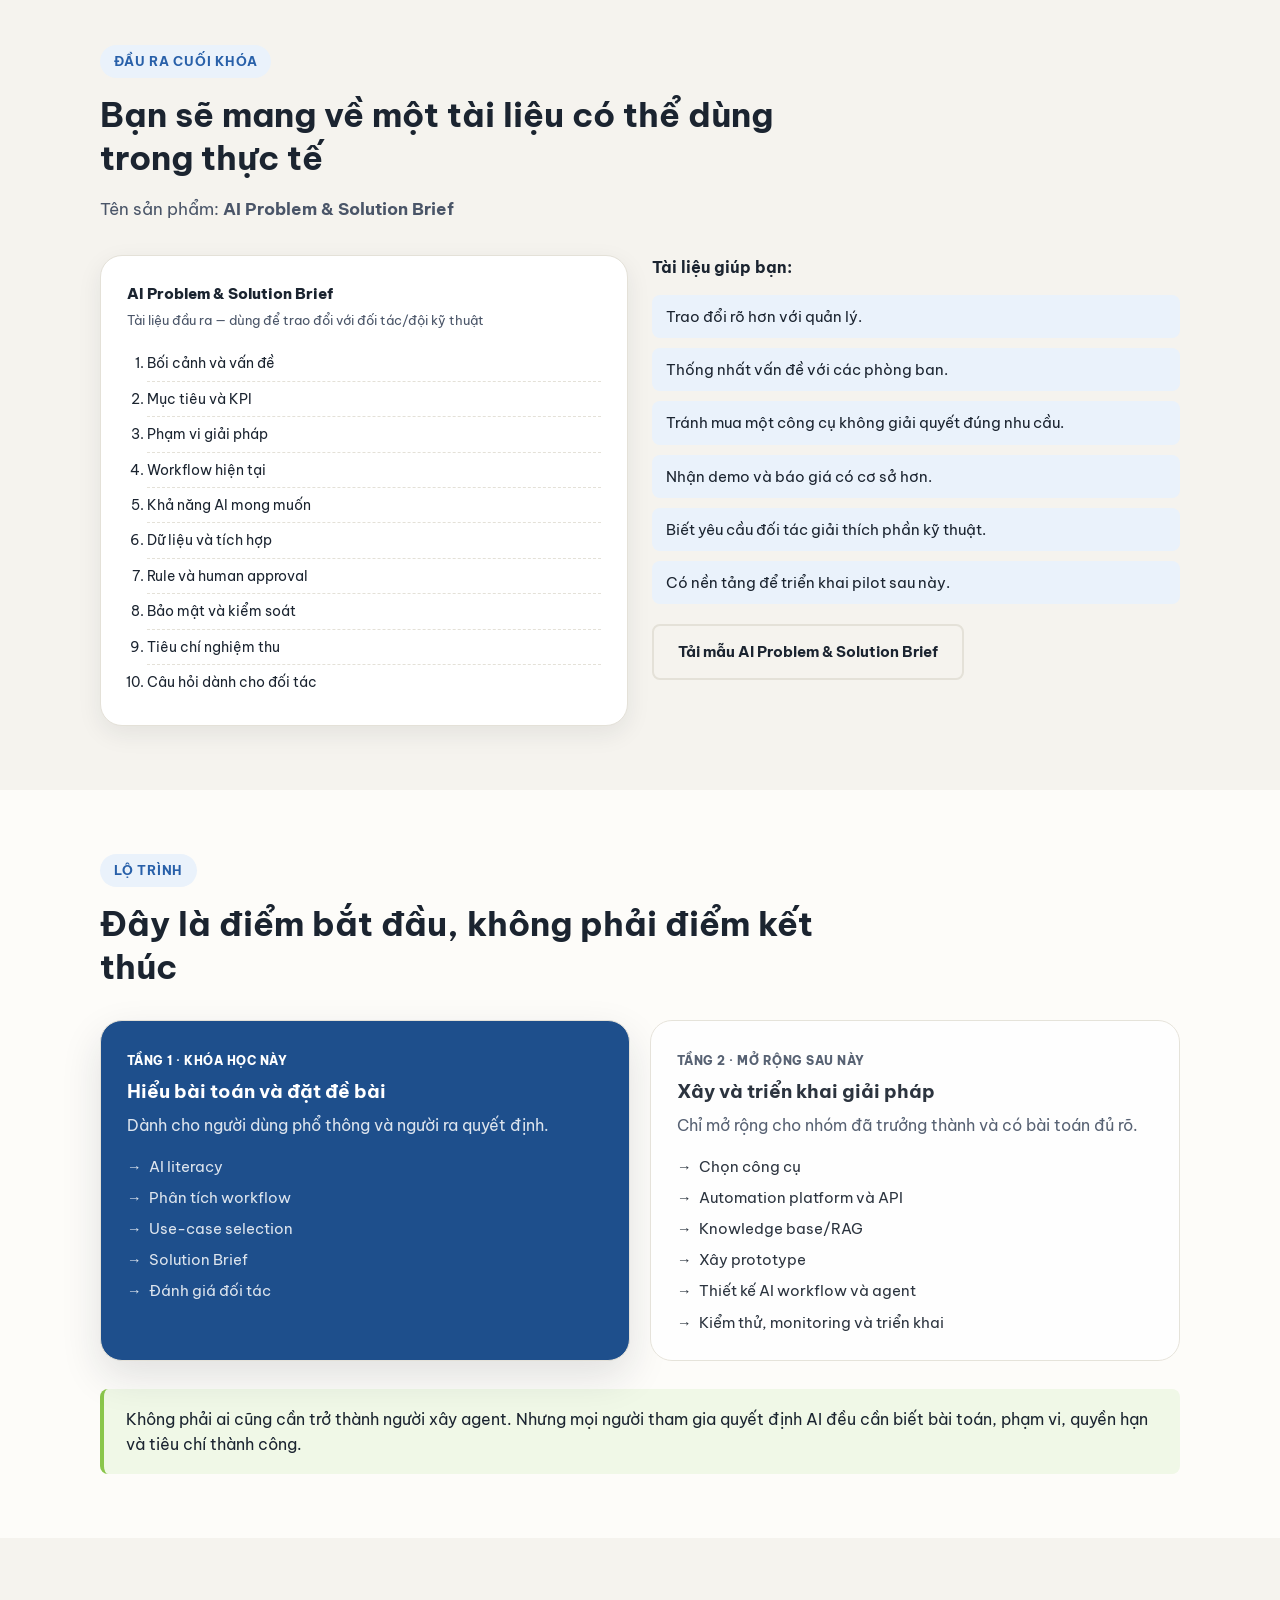
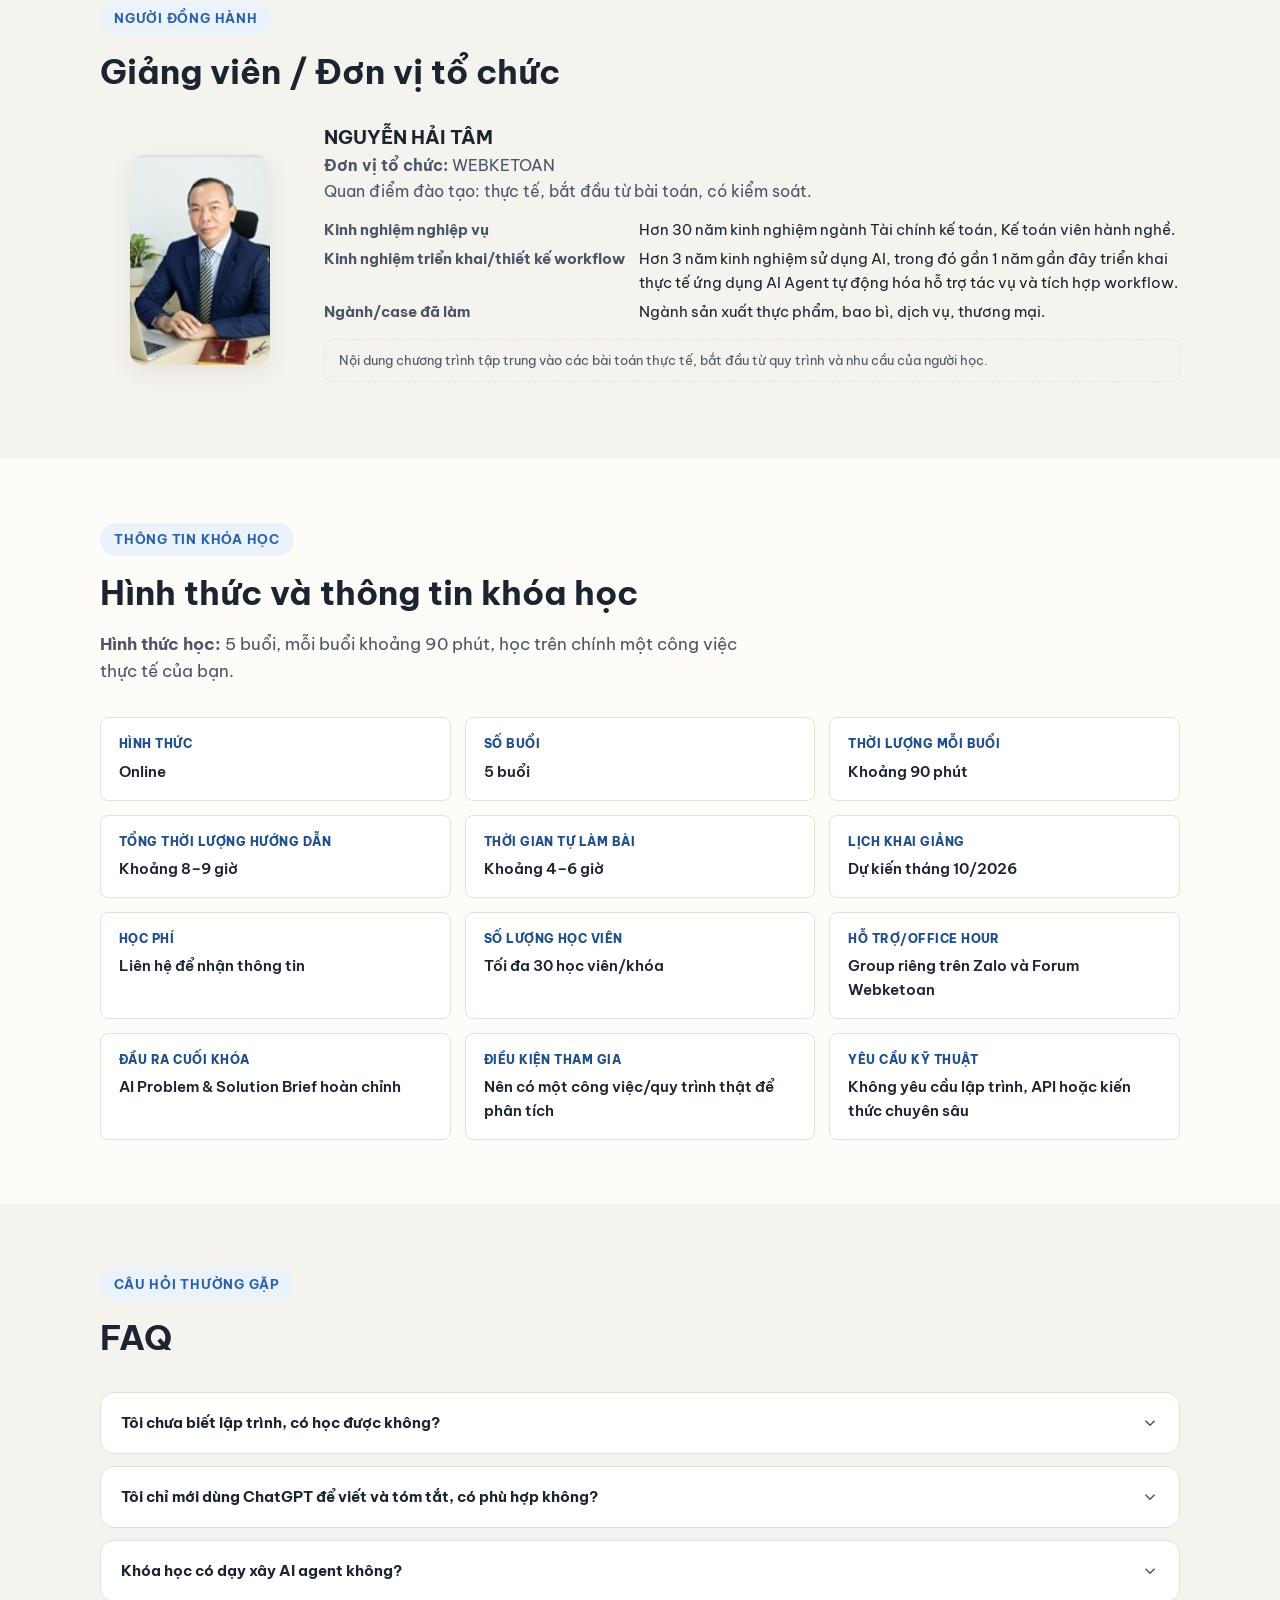
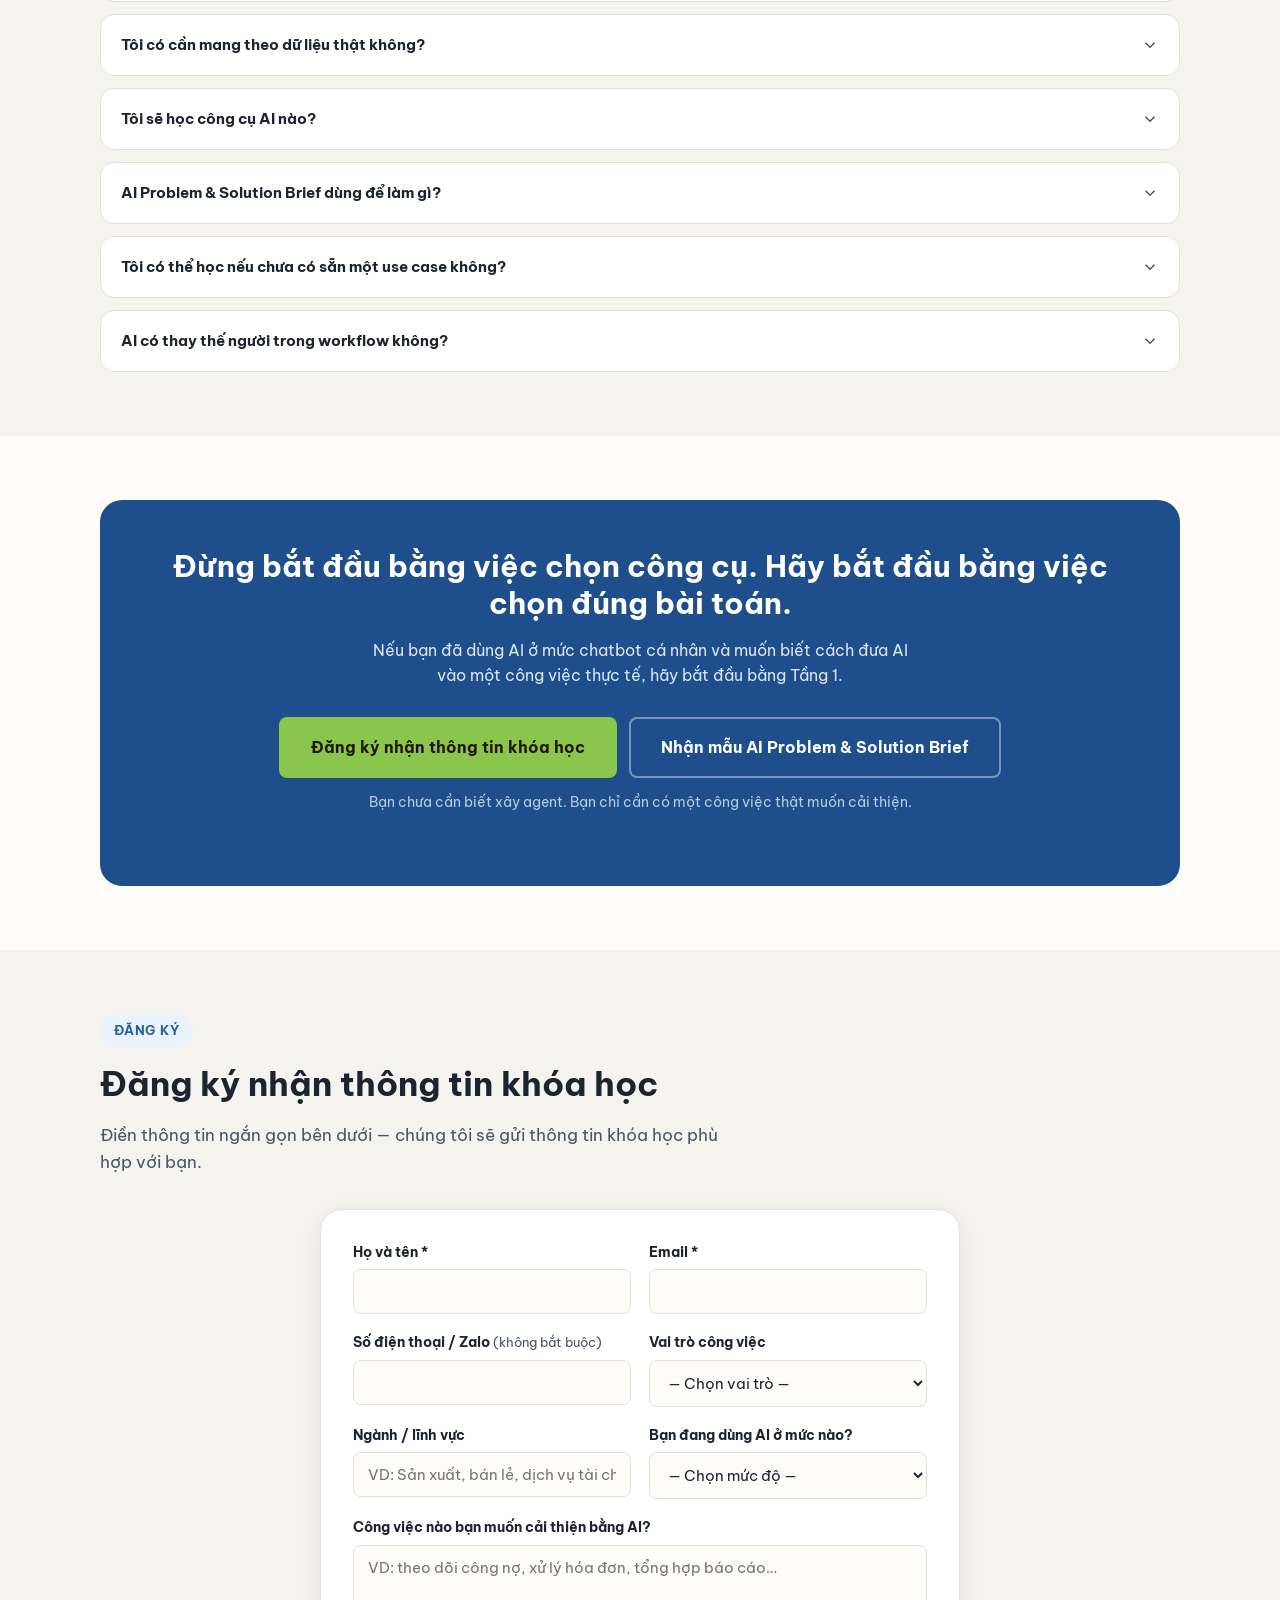
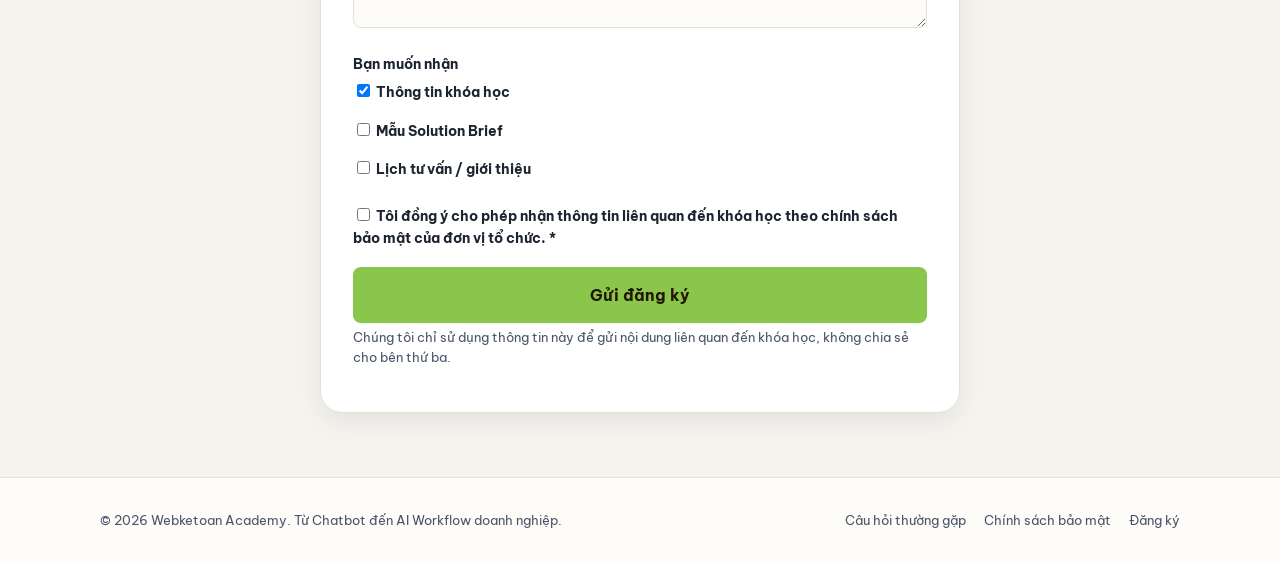
==== commit b96e346e: "content: add instructor profile photo" ====
--- a/index.html
+++ b/index.html
@@ -363,7 +363,7 @@
     <h2 class="section-title">Giảng viên / Đơn vị tổ chức</h2>
 
     <div class="instructor-card">
-      <div class="instructor-avatar">GV</div>
+      <img class="instructor-avatar" src="assets/nguyen-hai-tam.jpg" alt="Nguyễn Hải Tâm, giảng viên Webketoan Academy">
       <div class="instructor-meta">
         <h3 style="margin-bottom:4px;">NGUYỄN HẢI TÂM</h3>
         <p style="margin-bottom:0;"><strong>Đơn vị tổ chức:</strong> WEBKETOAN</p>
--- a/css/styles.css
+++ b/css/styles.css
@@ -700,15 +700,11 @@
 @media (min-width: 780px) { .instructor-card { grid-template-columns: 200px 1fr; } }
 .instructor-avatar {
   width: 140px;
-  height: 140px;
-  border-radius: 50%;
-  background: linear-gradient(135deg, var(--level-2), var(--color-teal-dark));
-  display: flex;
-  align-items: center;
-  justify-content: center;
-  color: #fff;
-  font-weight: 800;
-  font-size: 32px;
+  height: 210px;
+  border-radius: var(--radius-md);
+  object-fit: cover;
+  object-position: center top;
+  box-shadow: var(--shadow-md);
   margin: 0 auto;
 }
 .instructor-meta dl { display: grid; grid-template-columns: auto 1fr; gap: 6px 14px; margin: 14px 0 0; font-size: 14.5px; }
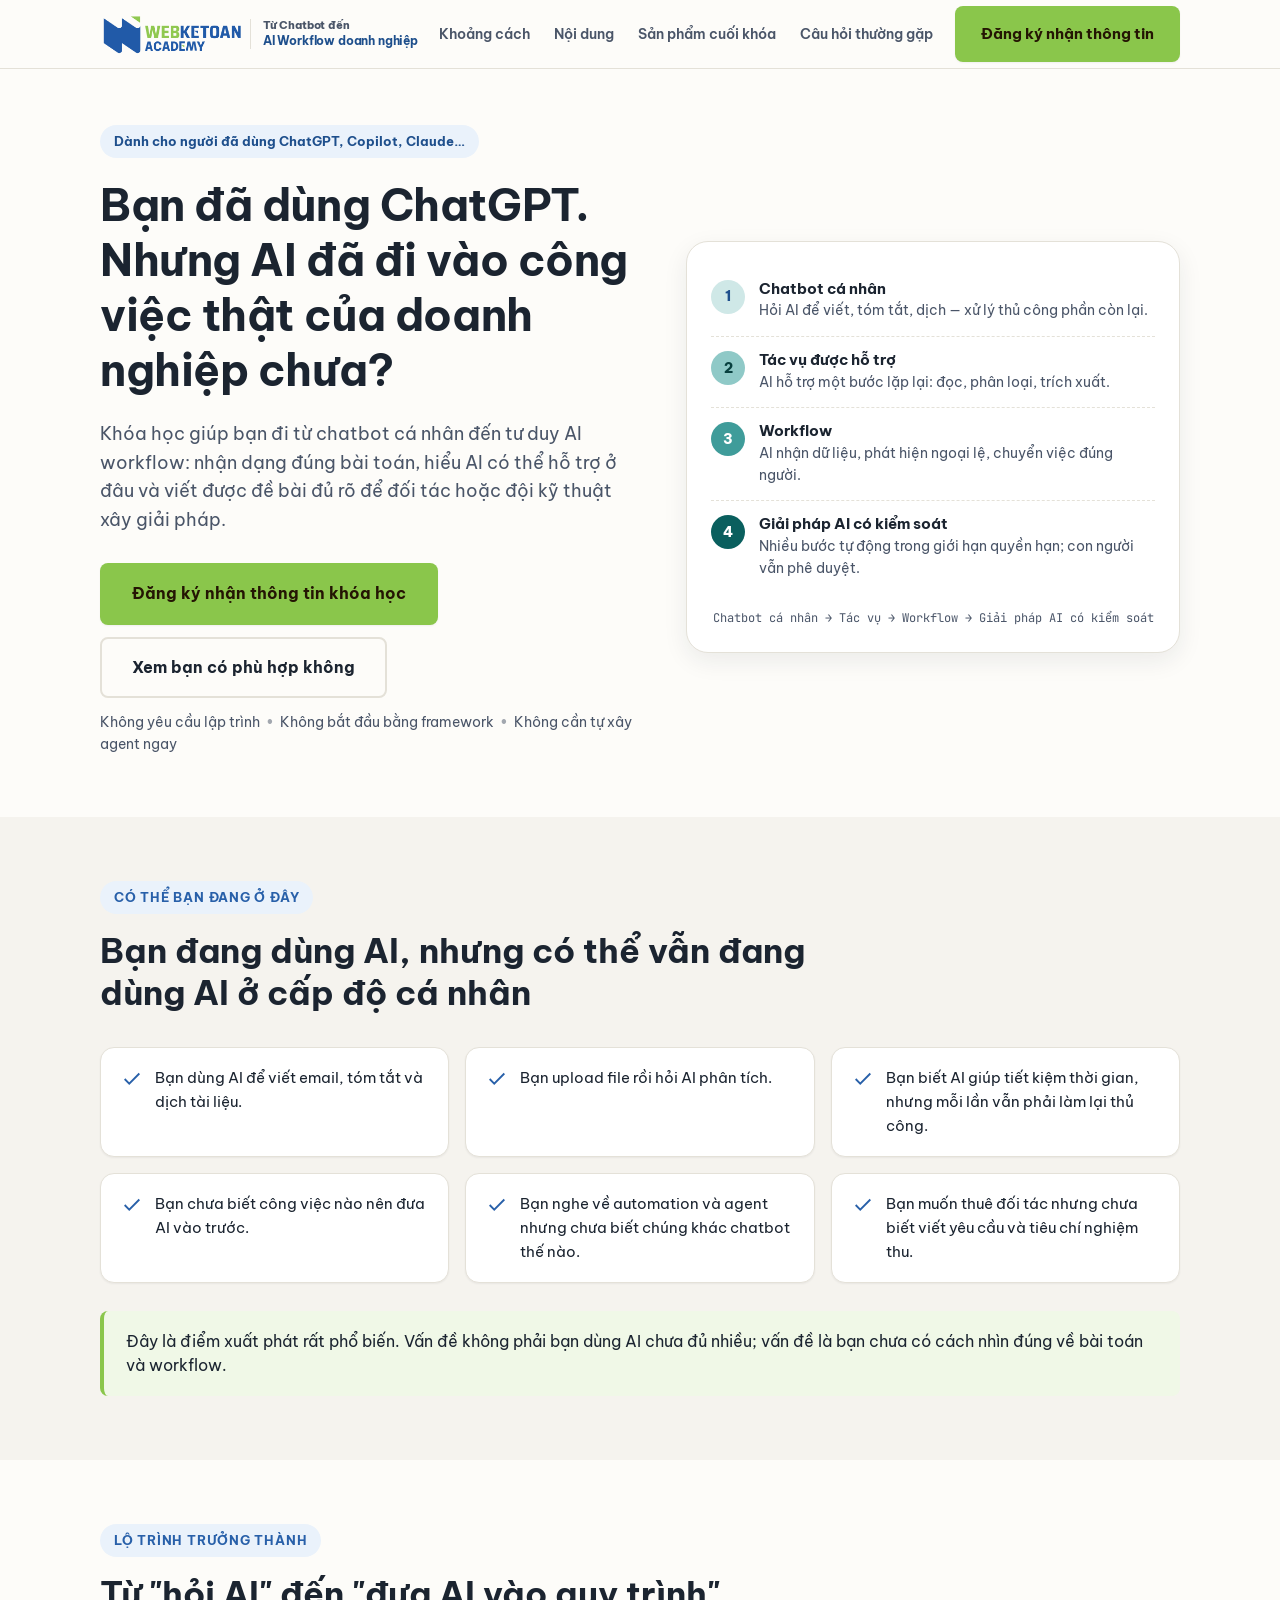
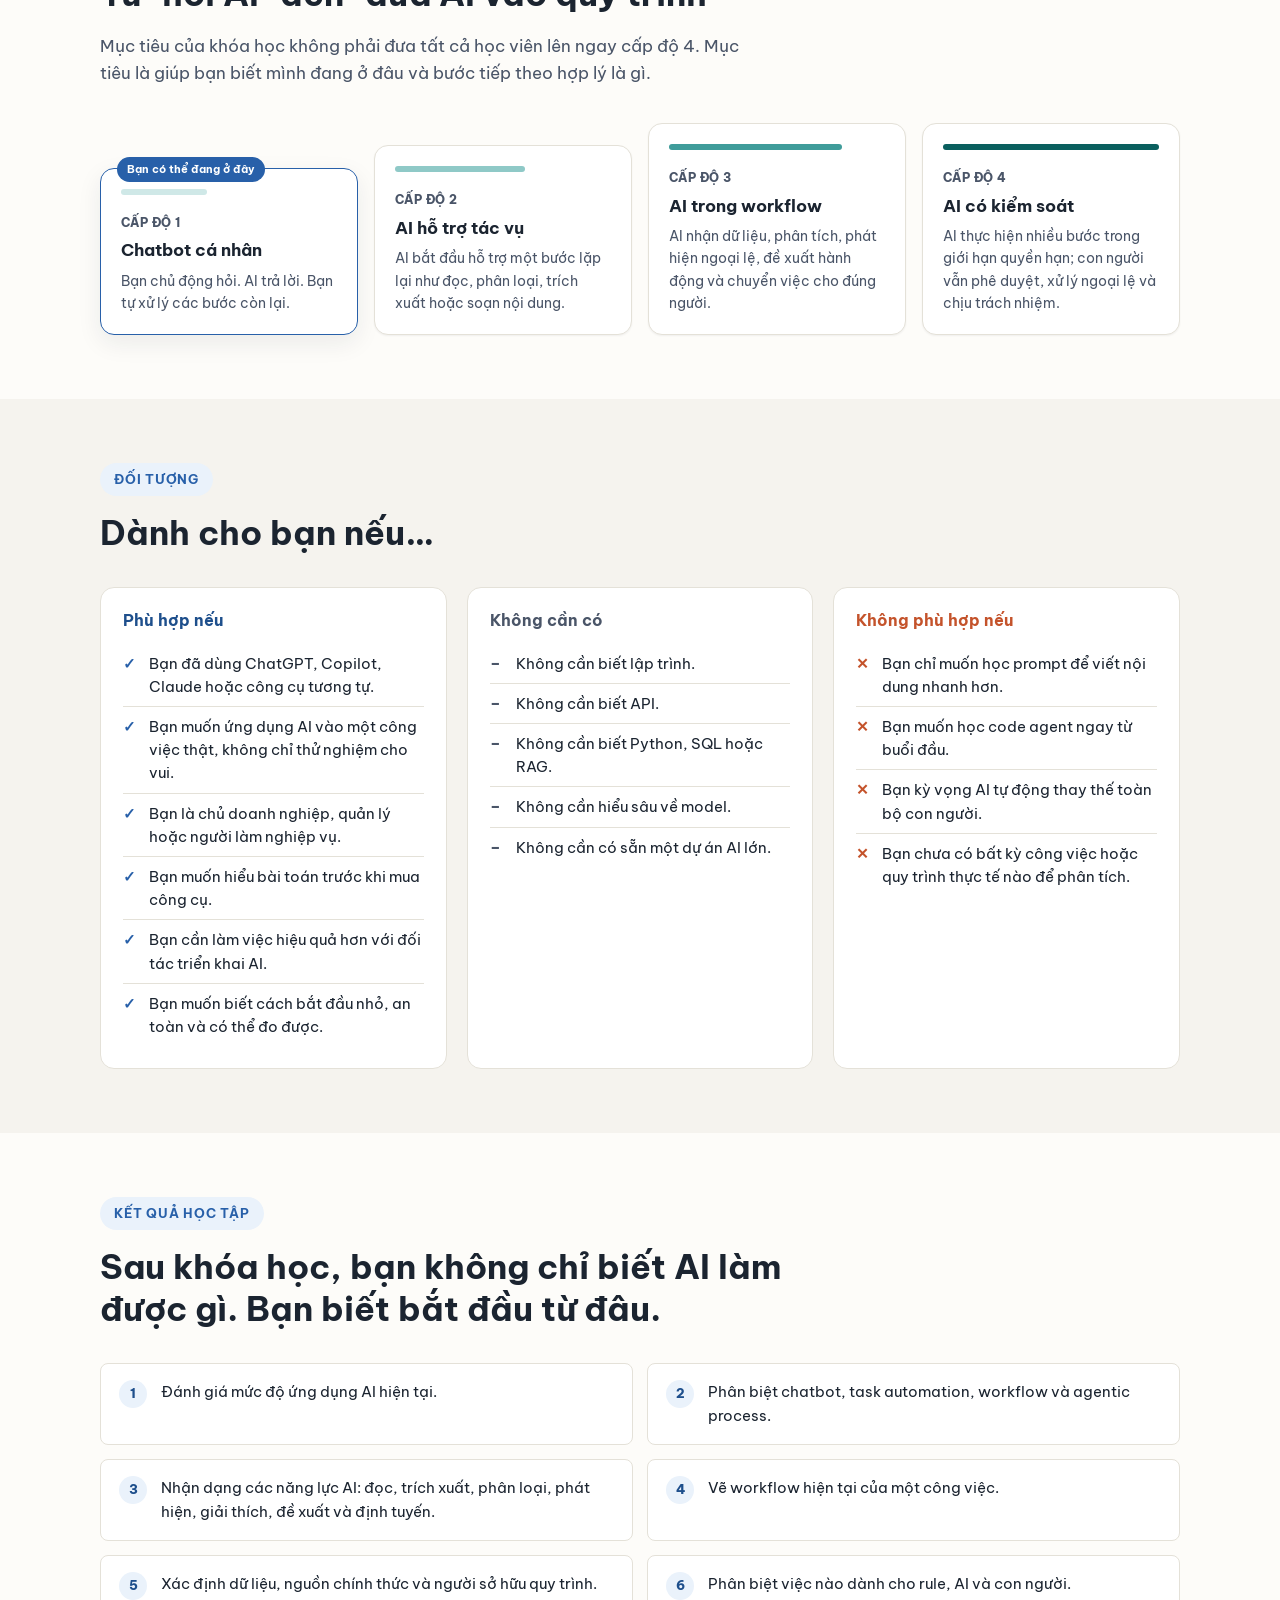
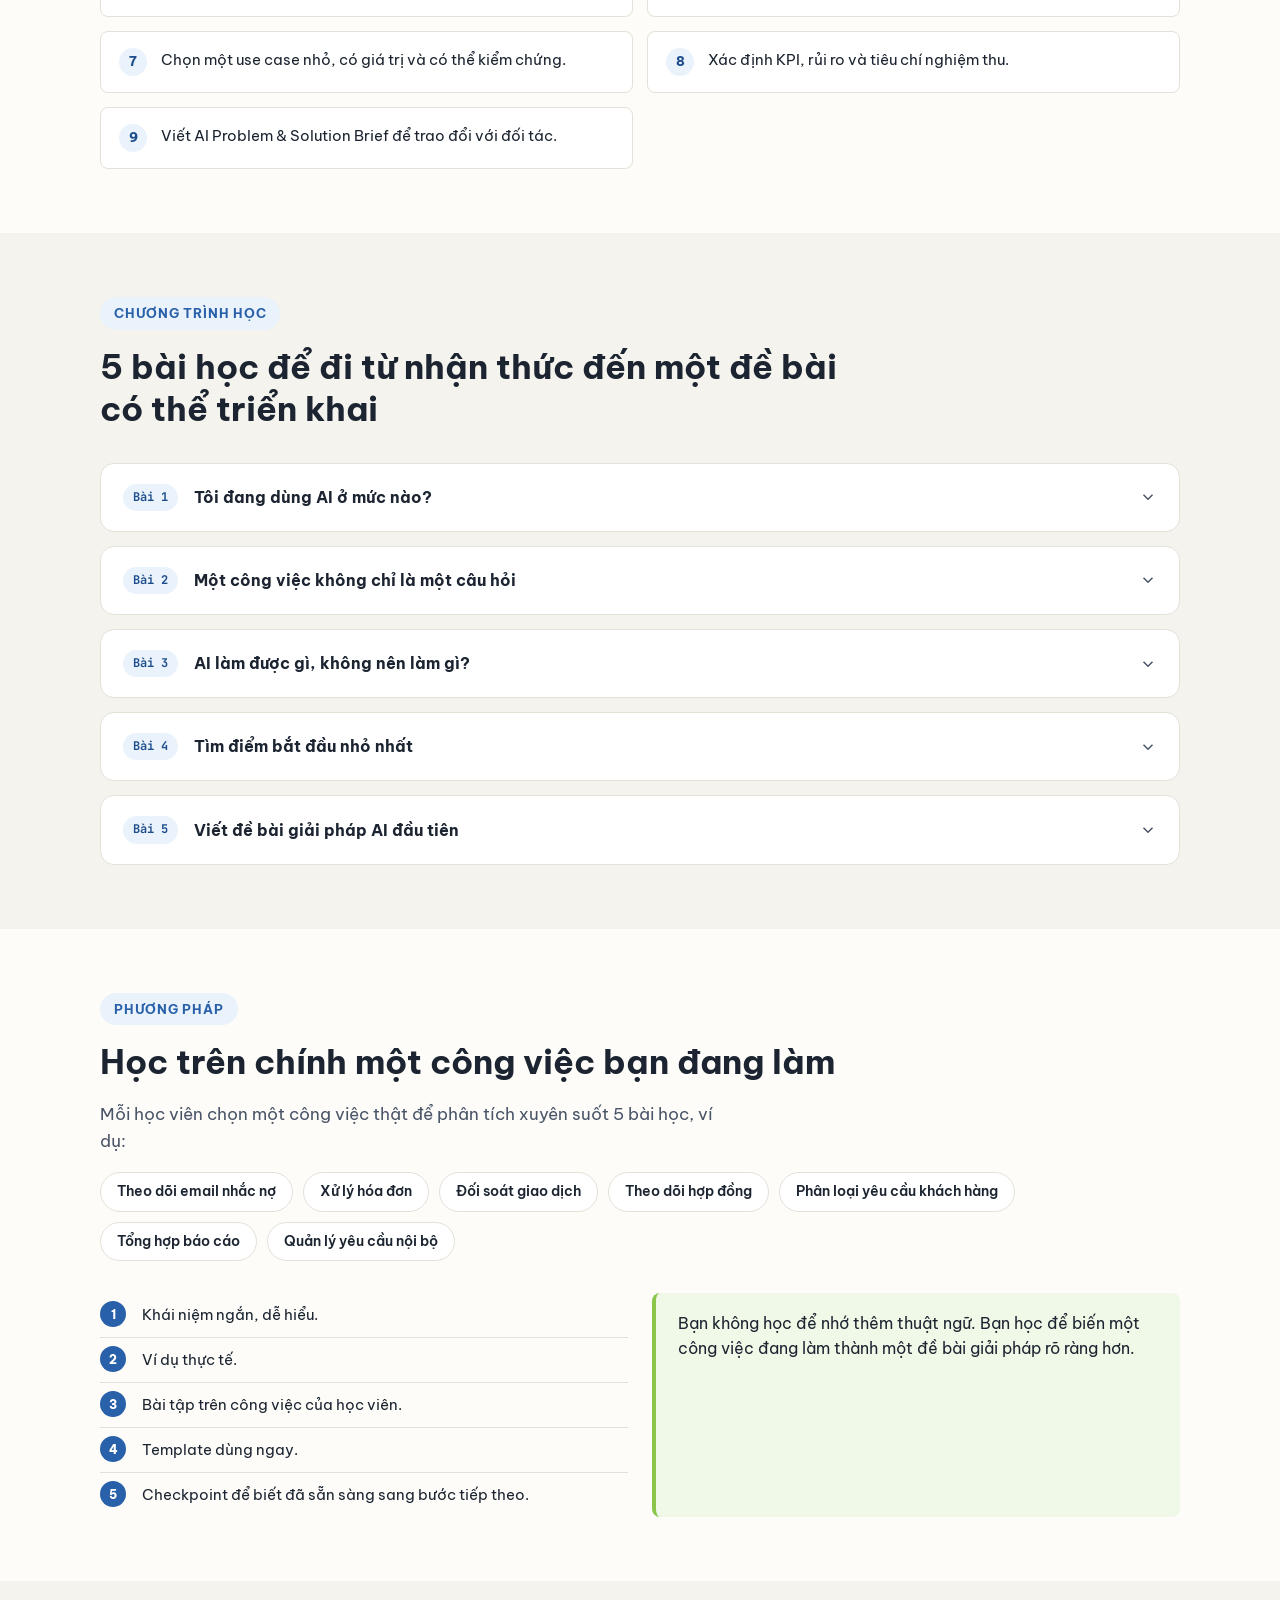
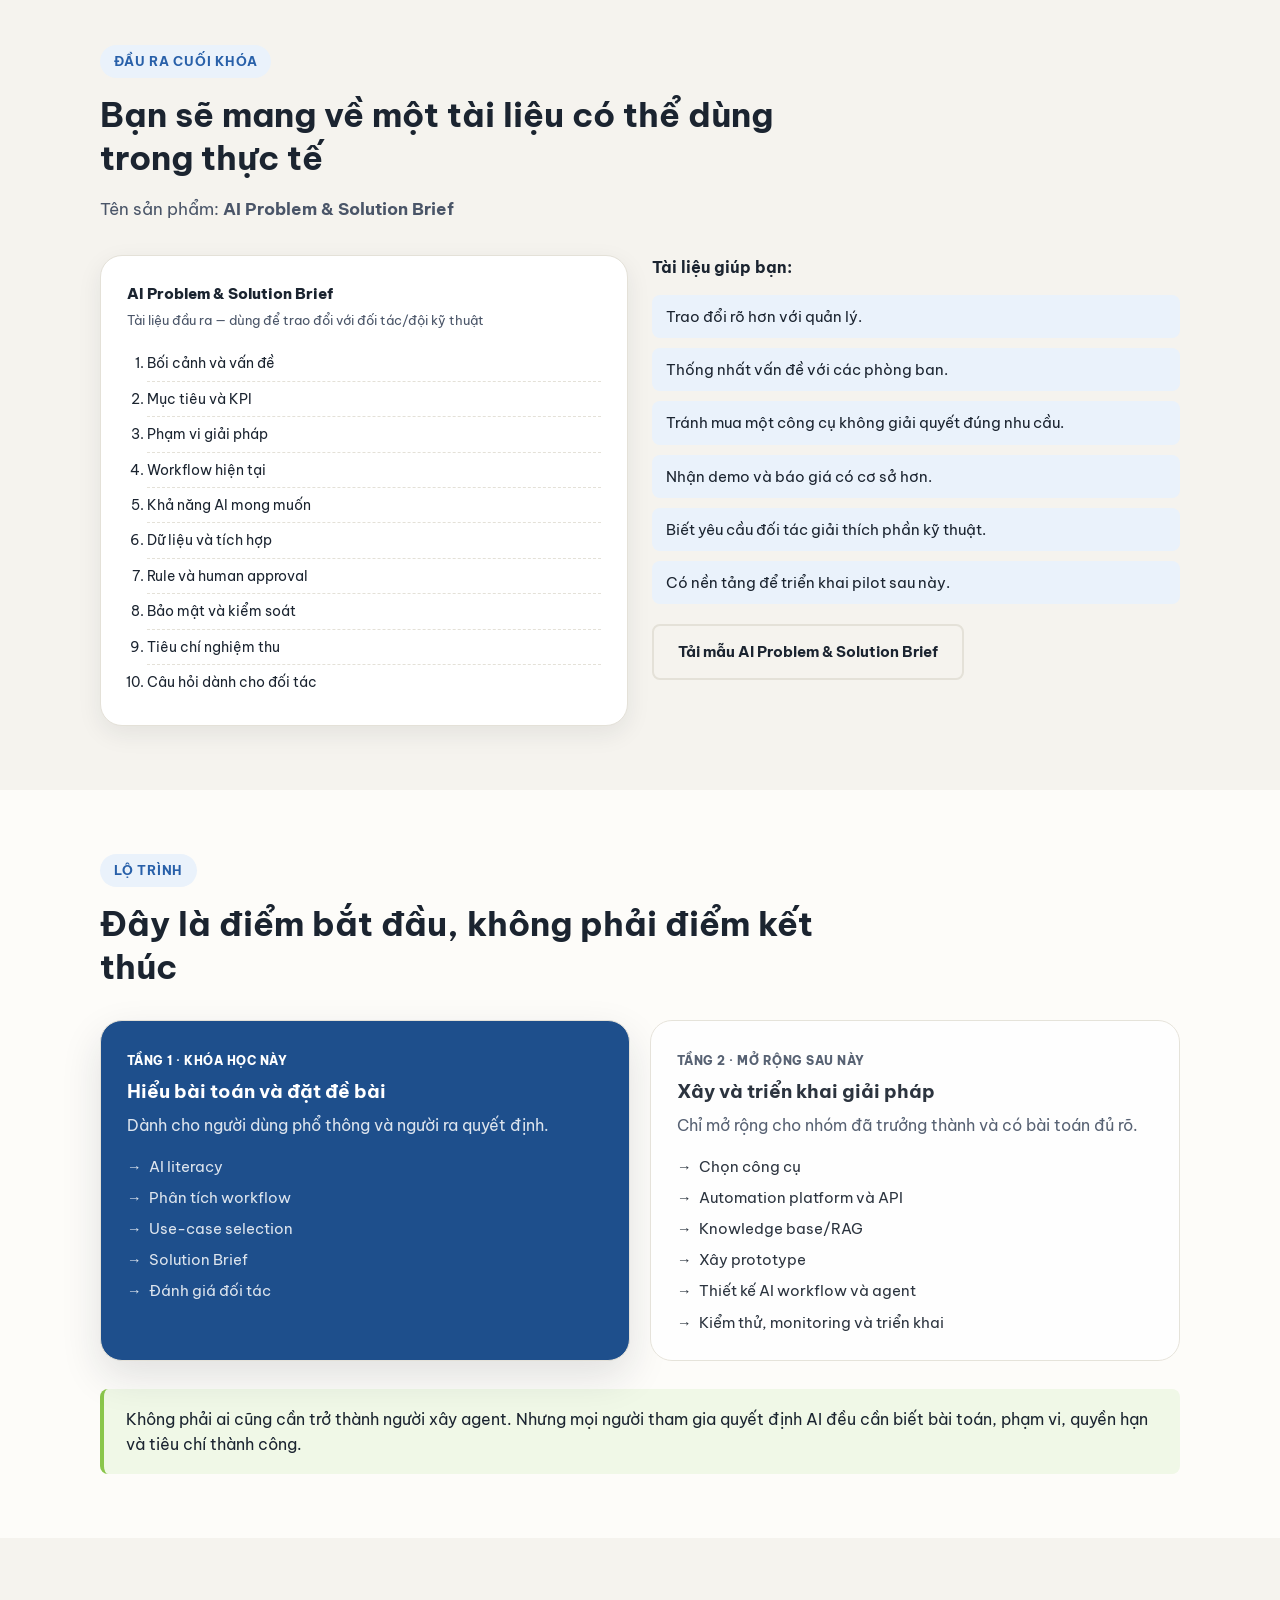
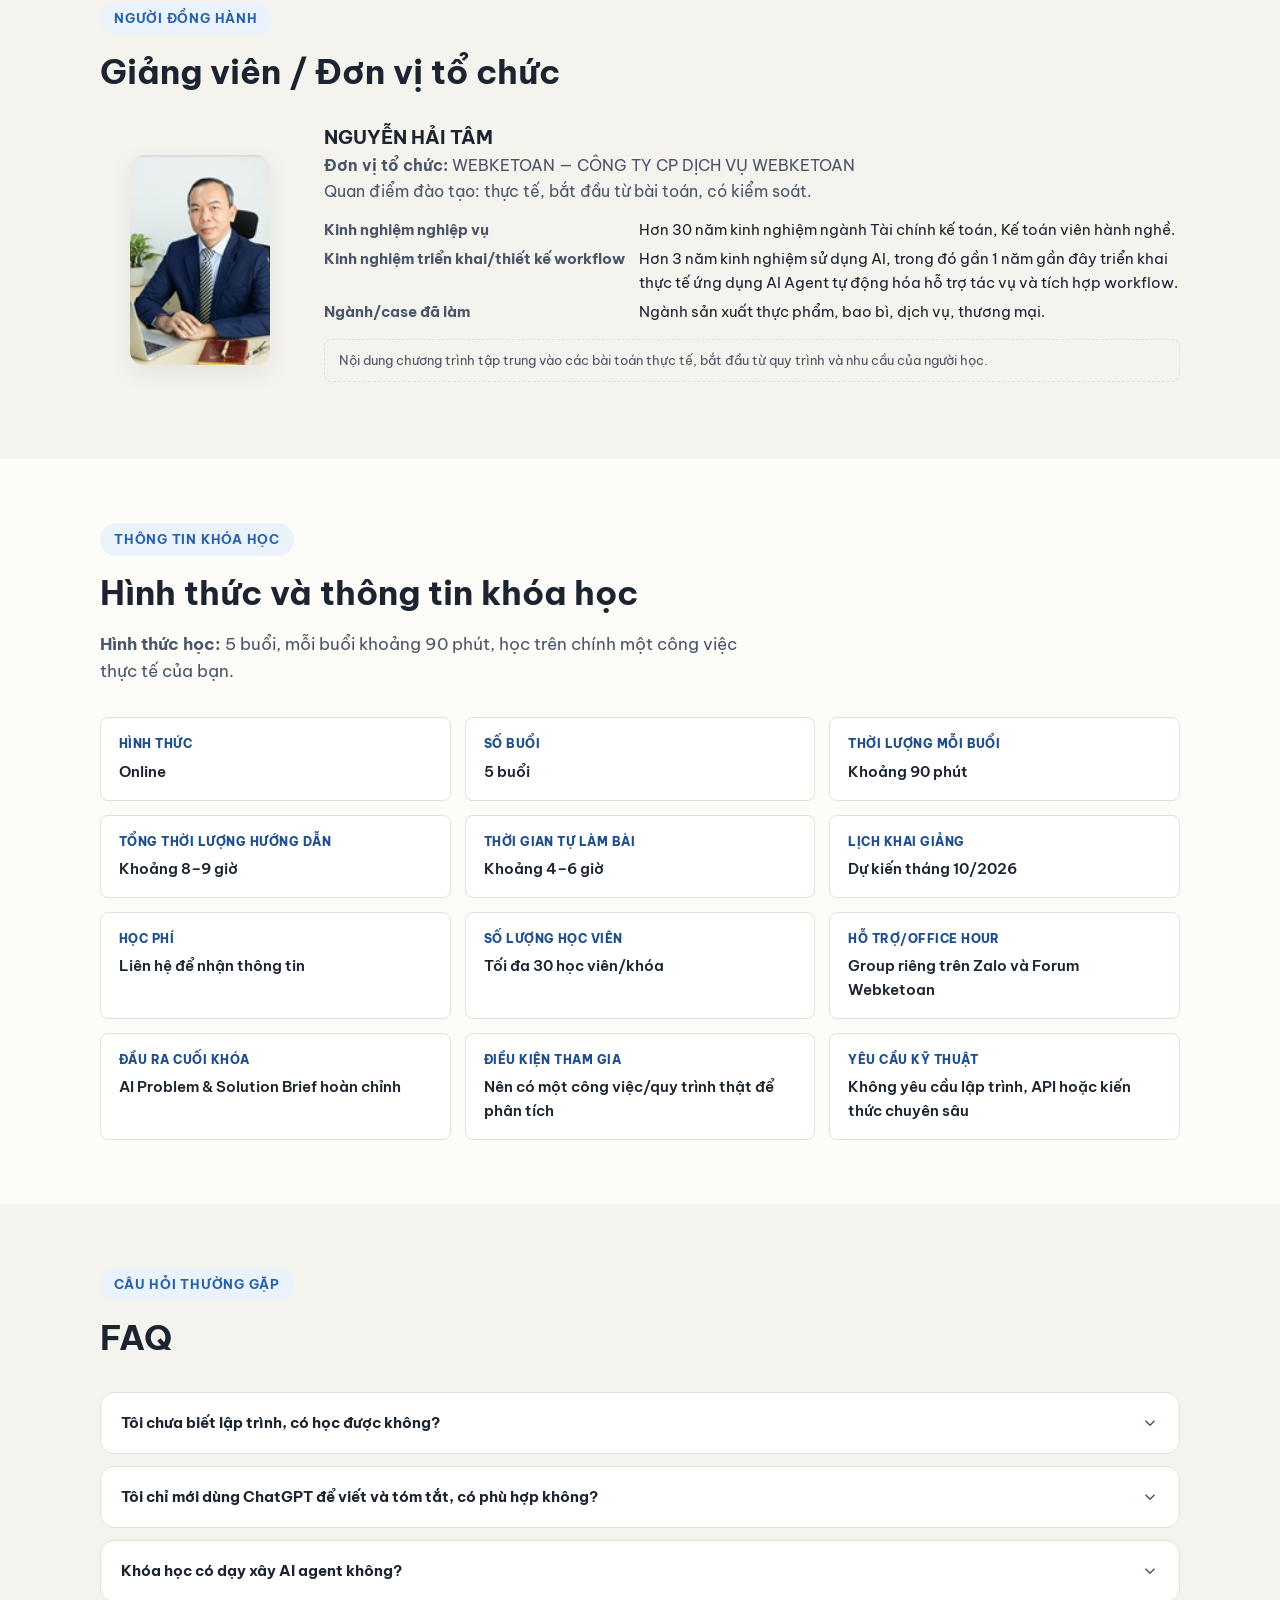
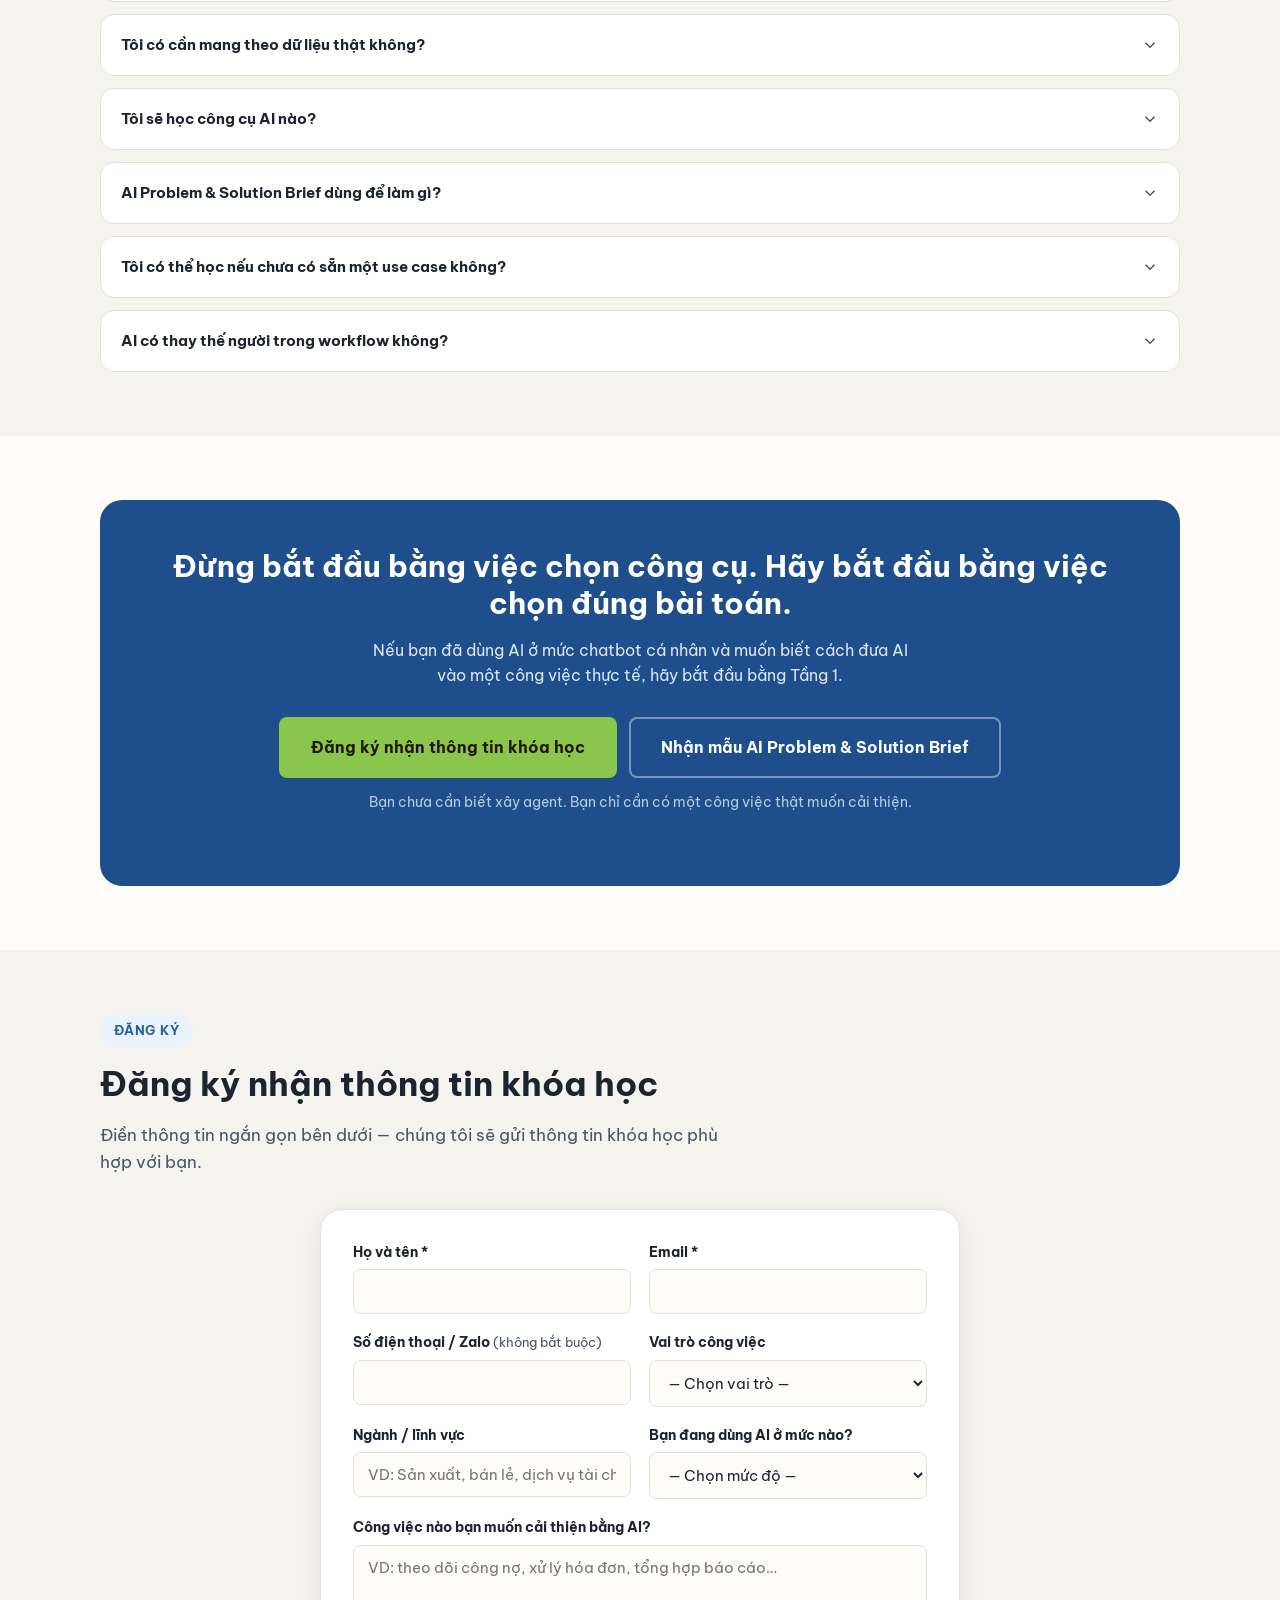
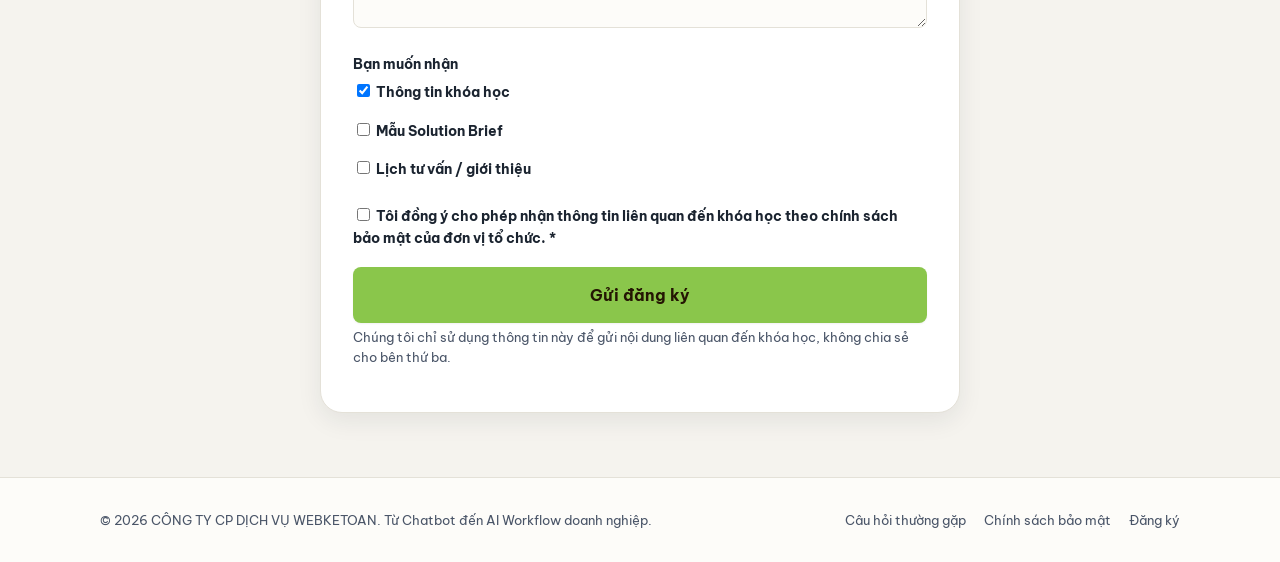
==== commit 961deba8: "content: add organizer company information" ====
--- a/index.html
+++ b/index.html
@@ -366,7 +366,7 @@
       <img class="instructor-avatar" src="assets/nguyen-hai-tam.jpg" alt="Nguyễn Hải Tâm, giảng viên Webketoan Academy">
       <div class="instructor-meta">
         <h3 style="margin-bottom:4px;">NGUYỄN HẢI TÂM</h3>
-        <p style="margin-bottom:0;"><strong>Đơn vị tổ chức:</strong> WEBKETOAN</p>
+        <p style="margin-bottom:0;"><strong>Đơn vị tổ chức:</strong> WEBKETOAN — CÔNG TY CP DỊCH VỤ WEBKETOAN</p>
         <p style="margin-bottom:0;">Quan điểm đào tạo: thực tế, bắt đầu từ bài toán, có kiểm soát.</p>
         <dl>
           <dt>Kinh nghiệm nghiệp vụ</dt><dd>Hơn 30 năm kinh nghiệm ngành Tài chính kế toán, Kế toán viên hành nghề.</dd>
@@ -547,10 +547,10 @@
 <!-- ================= FOOTER ================= -->
 <footer class="site-footer">
   <div class="container footer-grid">
-    <span>© <span id="year"></span> Webketoan Academy. Từ Chatbot đến AI Workflow doanh nghiệp.</span>
+    <span>© <span id="year"></span> CÔNG TY CP DỊCH VỤ WEBKETOAN. Từ Chatbot đến AI Workflow doanh nghiệp.</span>
     <div class="footer-links">
       <a href="#faq">Câu hỏi thường gặp</a>
-      <a href="#" data-track="policy_link_click">Chính sách bảo mật</a>
+      <a href="privacy.html" data-track="policy_link_click">Chính sách bảo mật</a>
       <a href="#dang-ky" data-track="hero_cta_click" data-track-location="footer">Đăng ký</a>
     </div>
   </div>
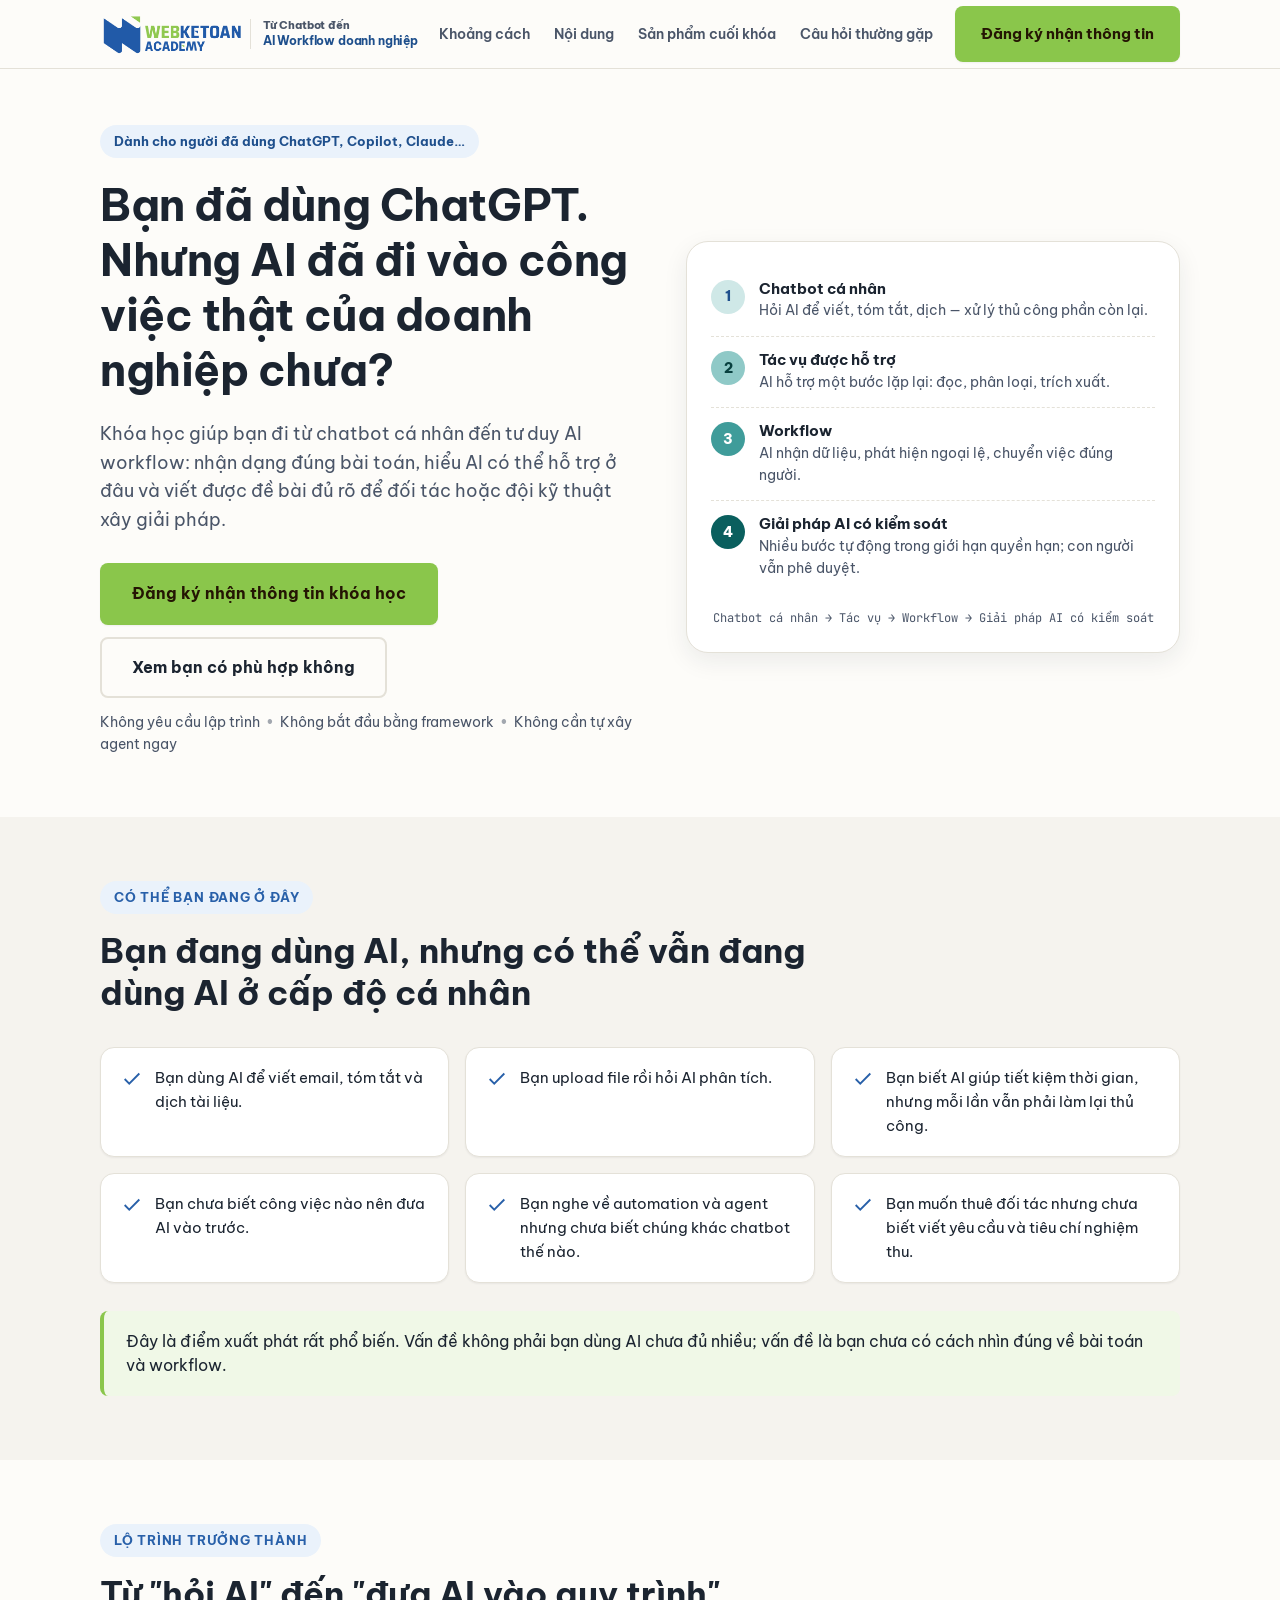
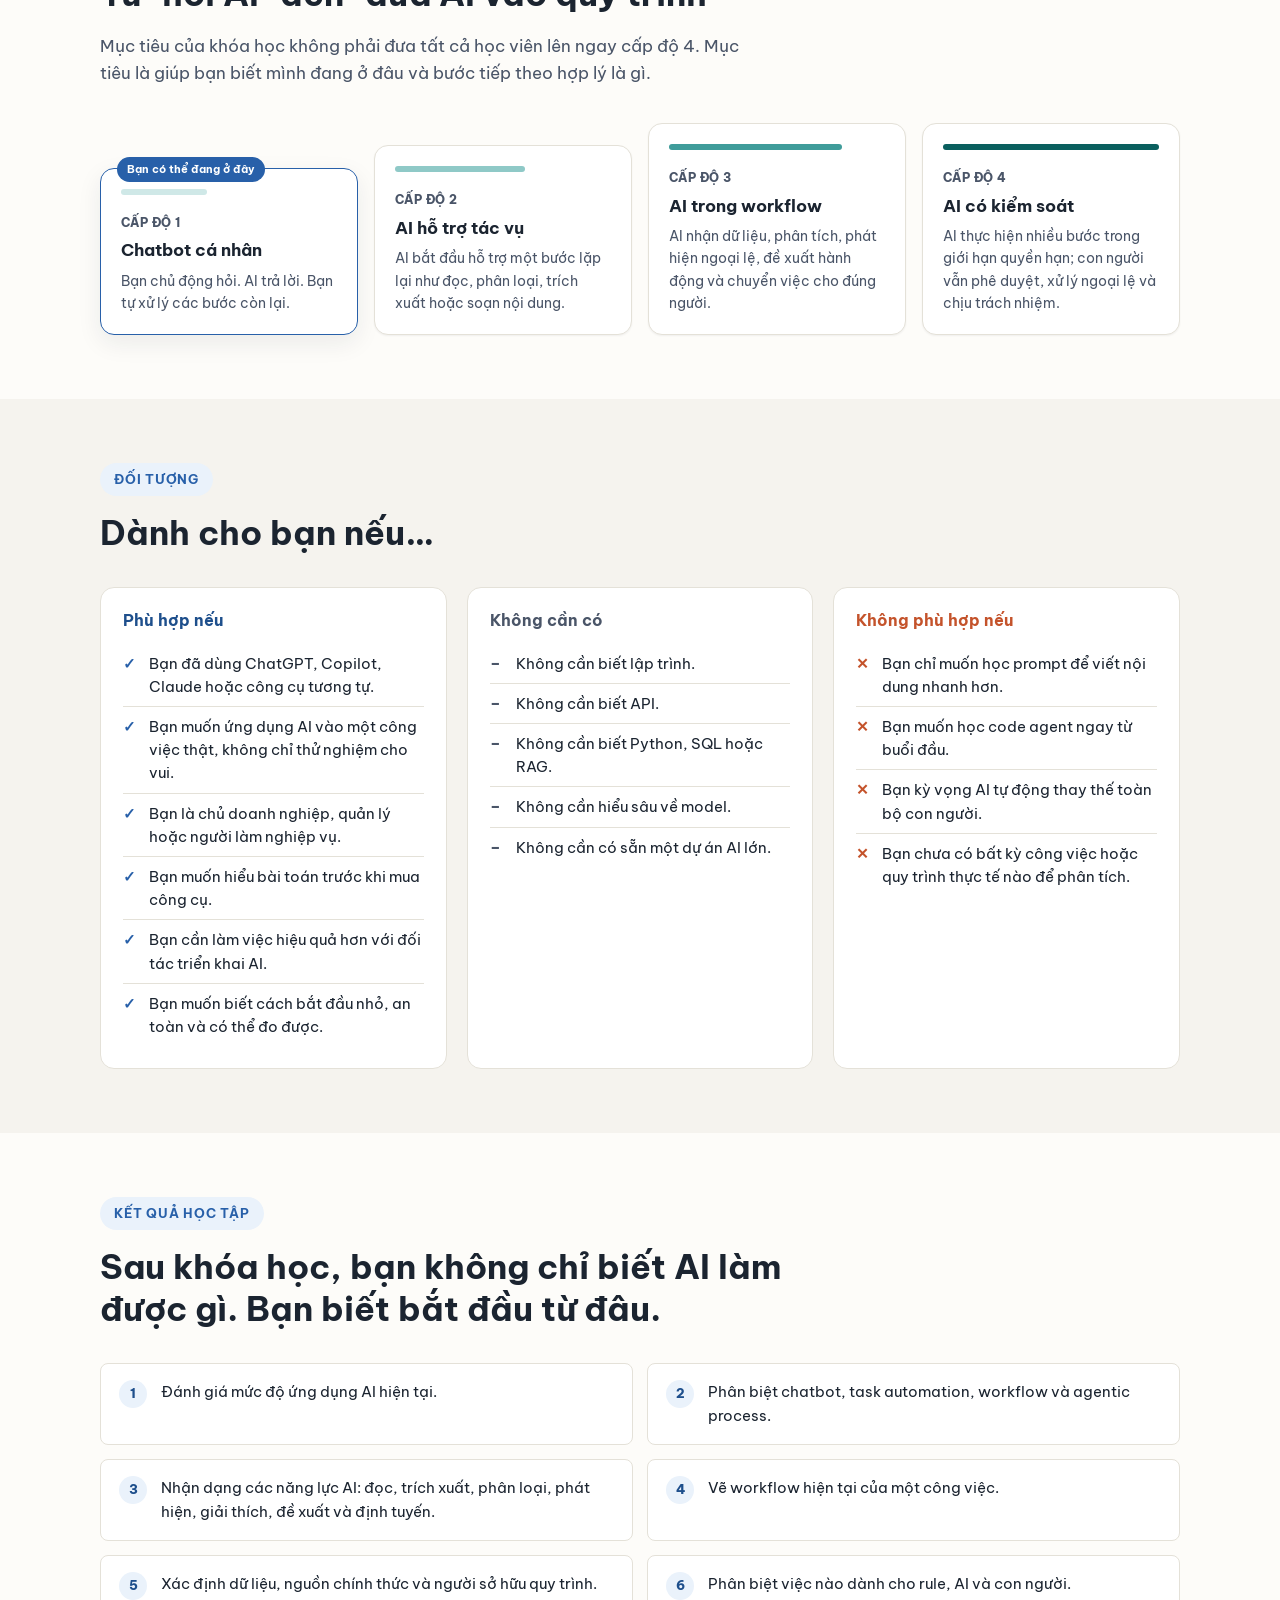
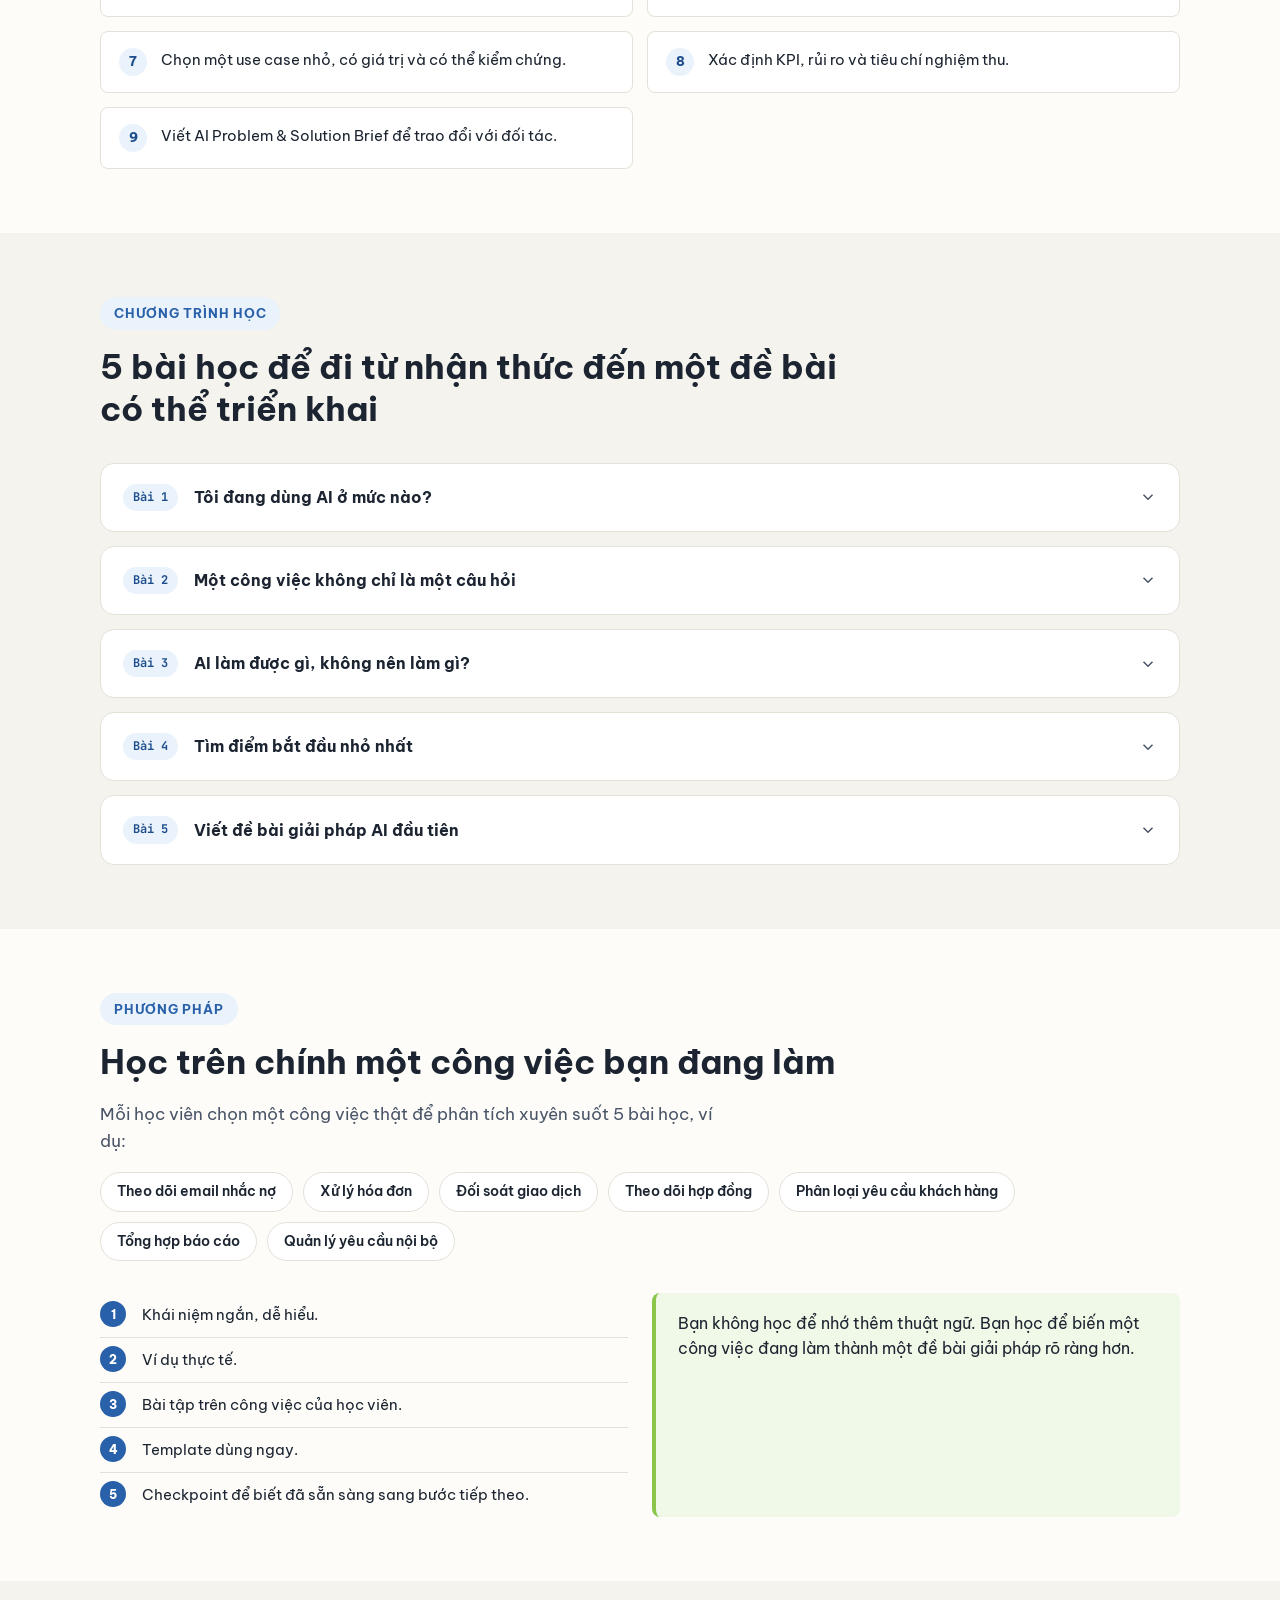
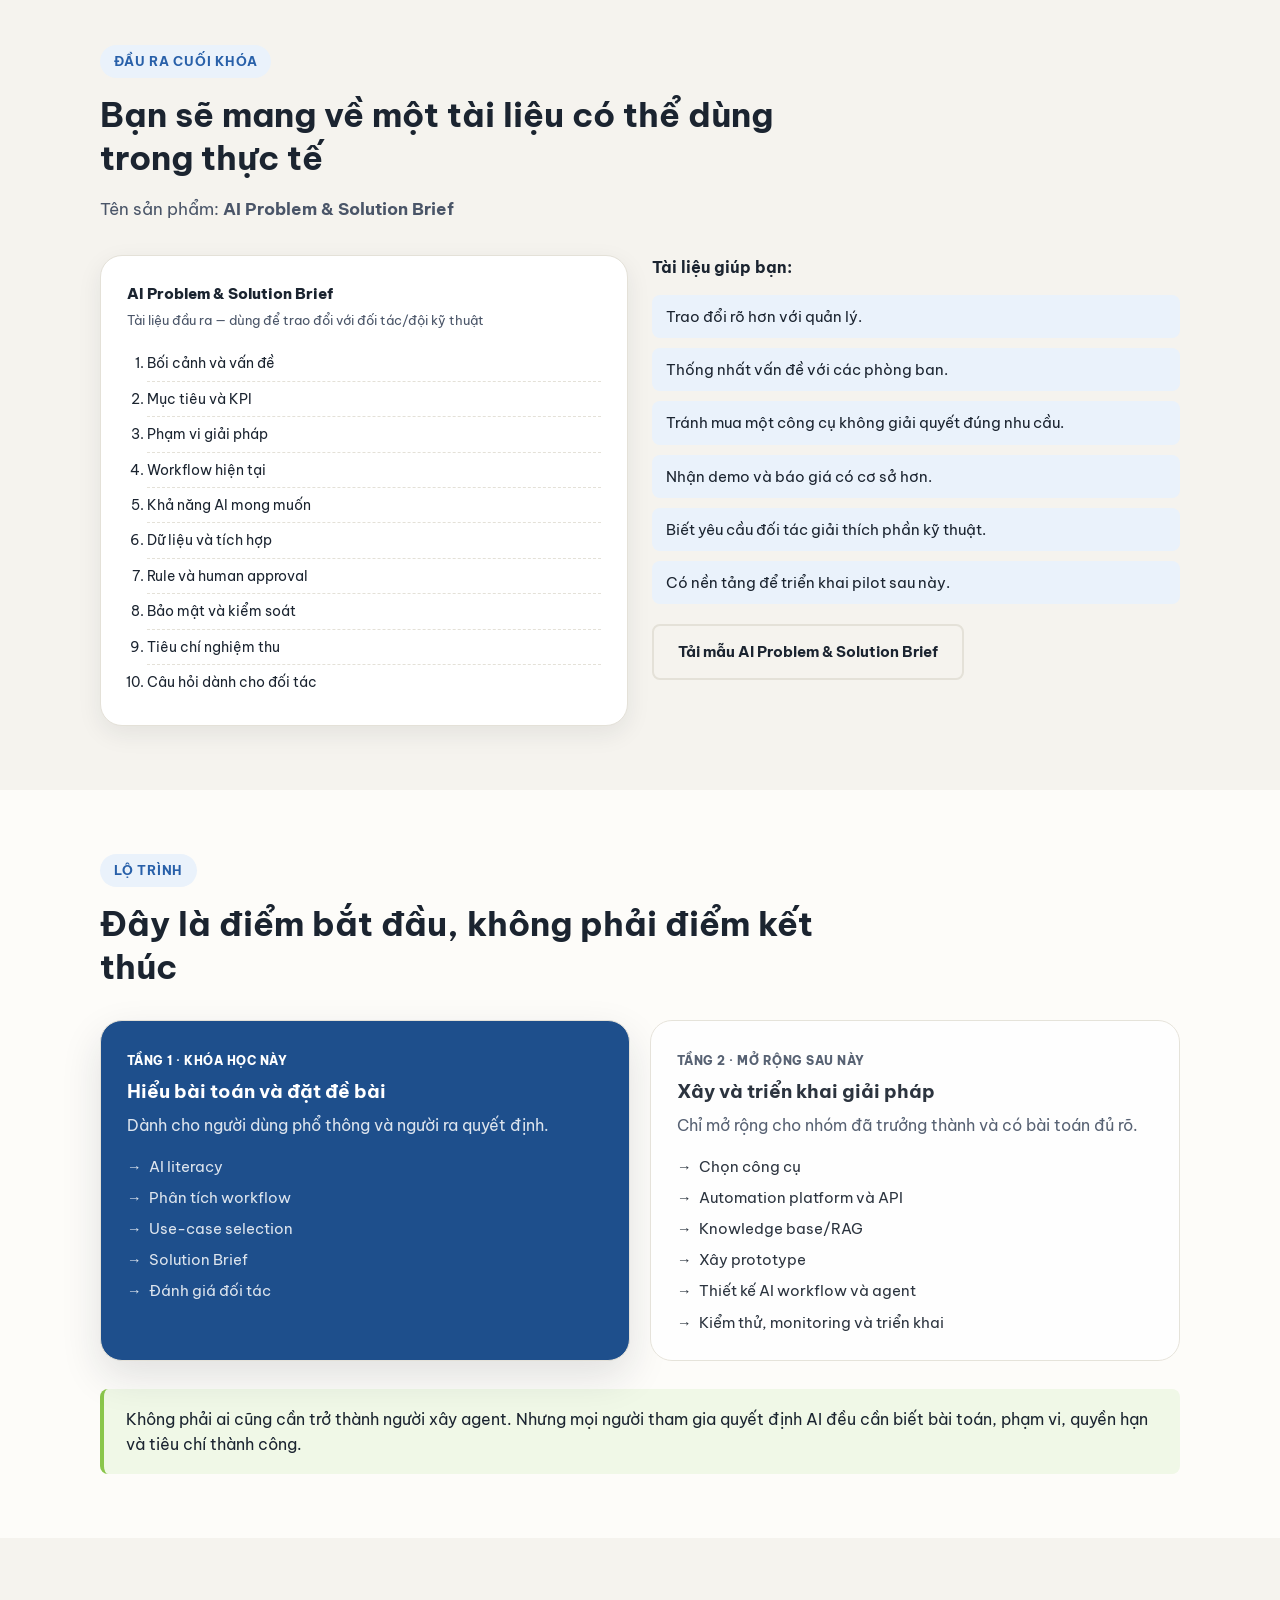
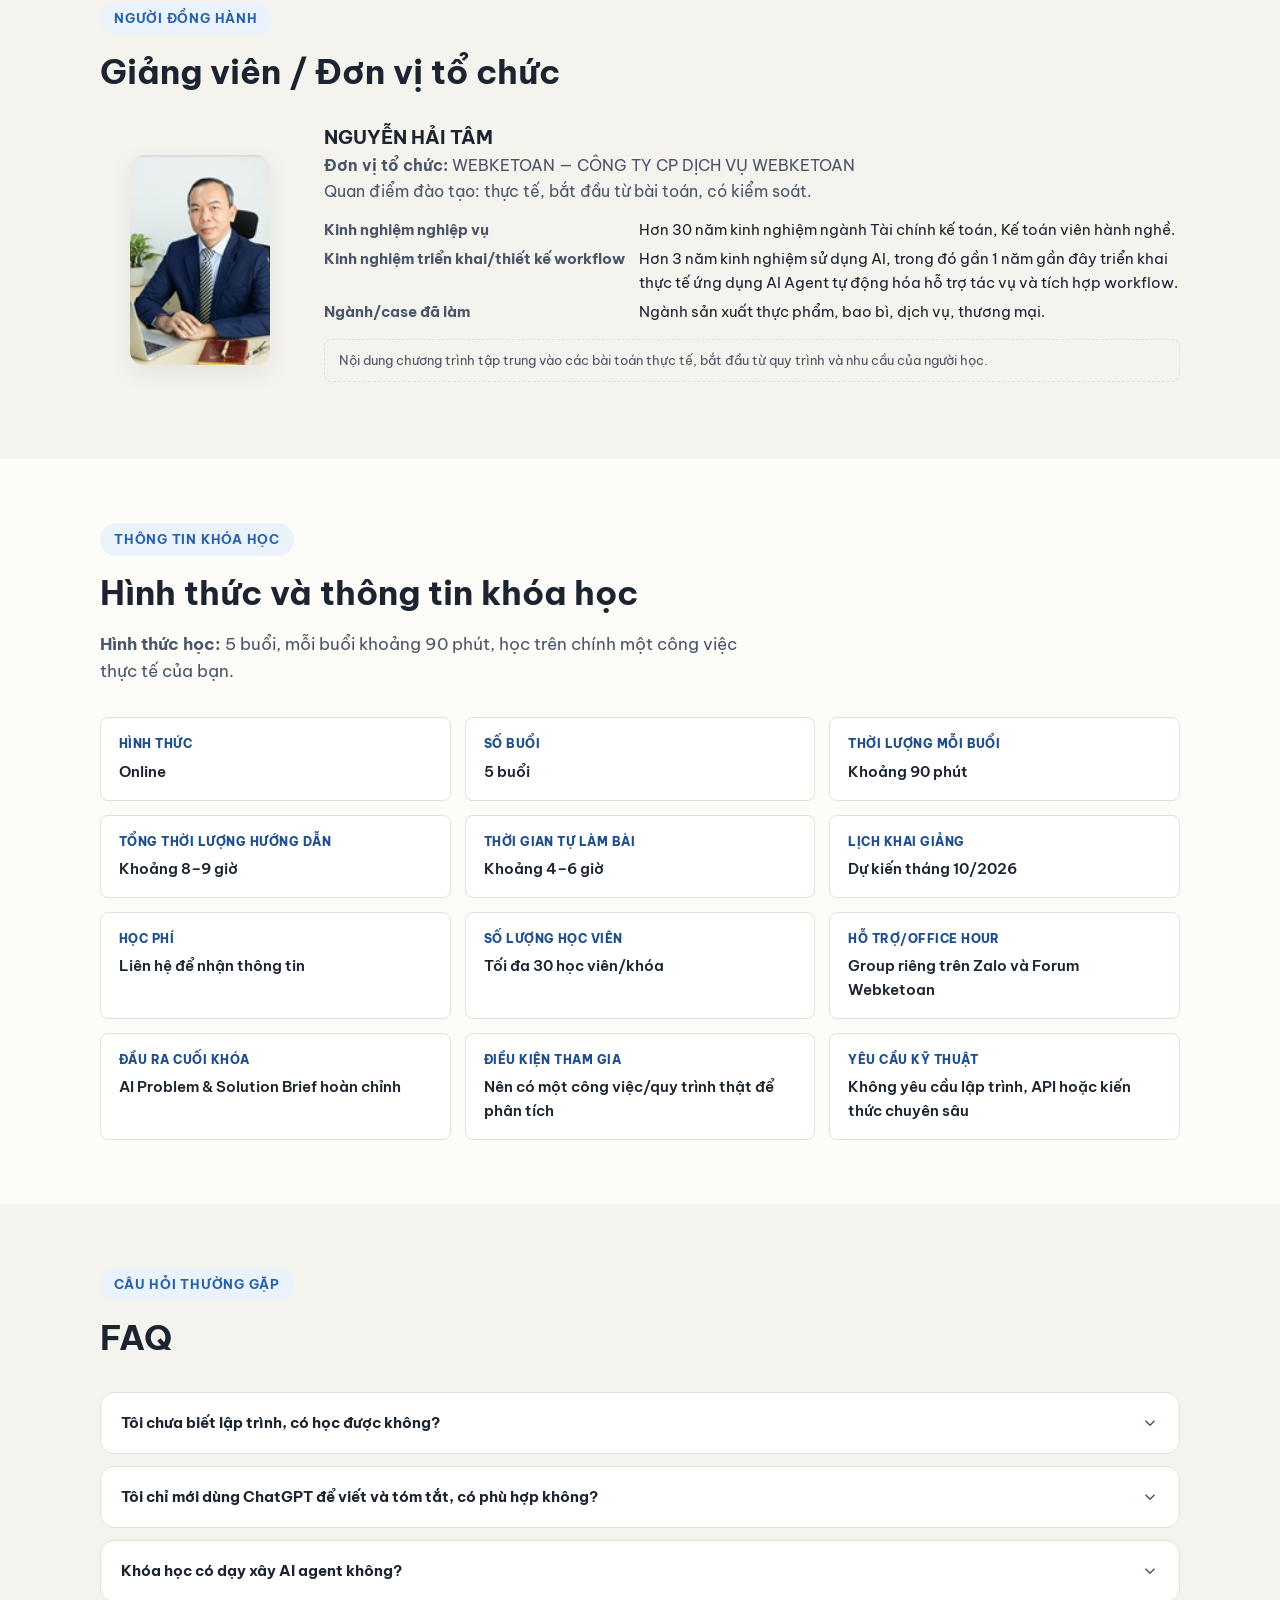
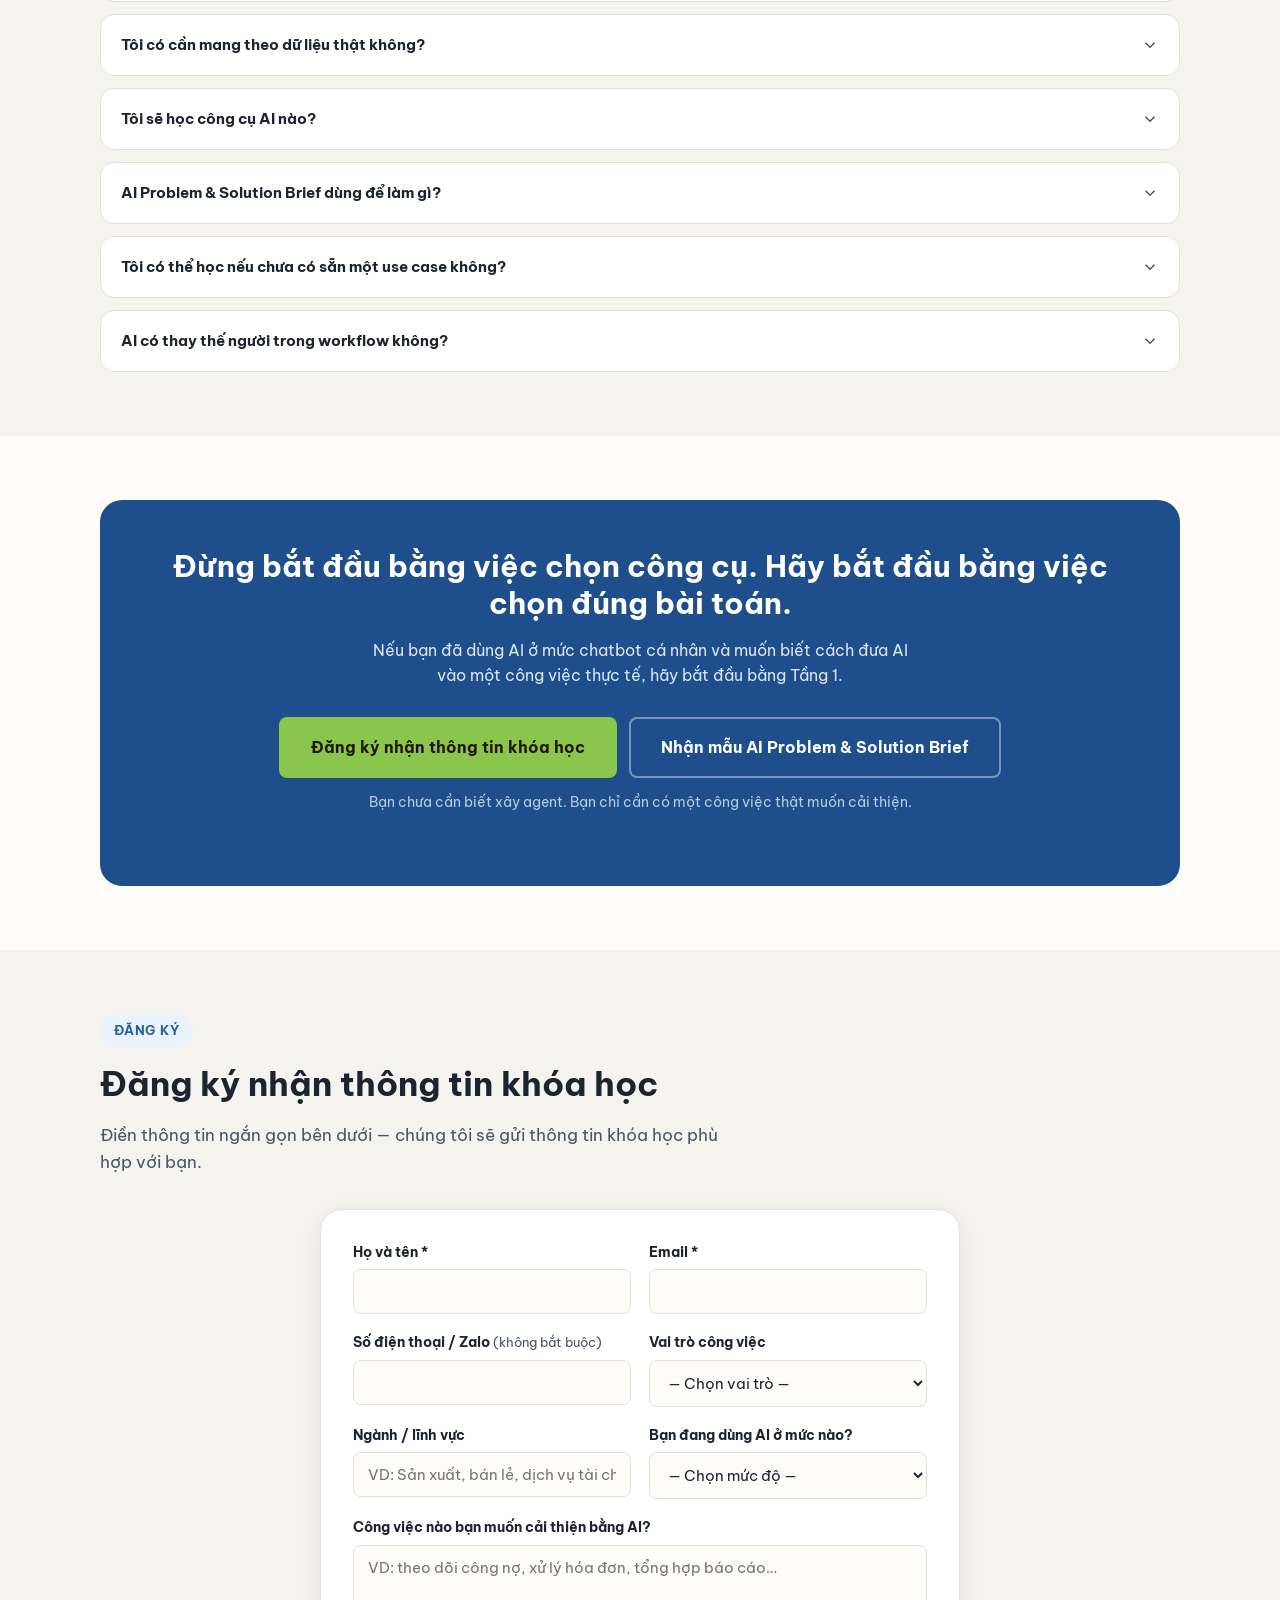
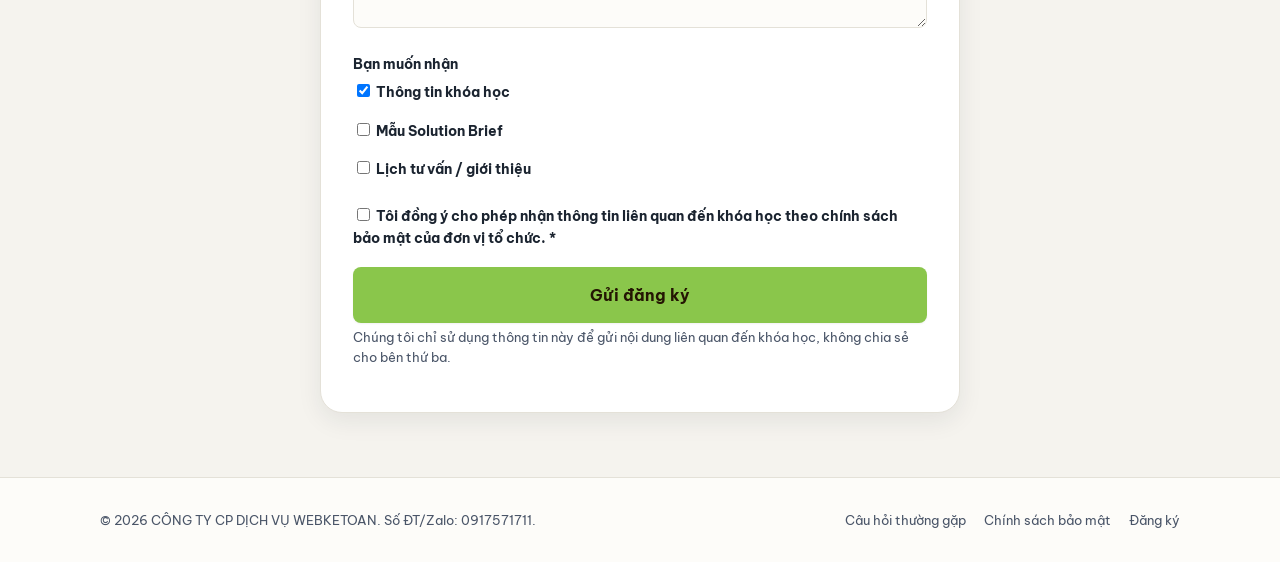
==== commit f25c3c2b: "content: add company phone and Zalo contact" ====
--- a/index.html
+++ b/index.html
@@ -547,7 +547,7 @@
 <!-- ================= FOOTER ================= -->
 <footer class="site-footer">
   <div class="container footer-grid">
-    <span>© <span id="year"></span> CÔNG TY CP DỊCH VỤ WEBKETOAN. Từ Chatbot đến AI Workflow doanh nghiệp.</span>
+    <span>© <span id="year"></span> CÔNG TY CP DỊCH VỤ WEBKETOAN. Số ĐT/Zalo: 0917571711.</span>
     <div class="footer-links">
       <a href="#faq">Câu hỏi thường gặp</a>
       <a href="privacy.html" data-track="policy_link_click">Chính sách bảo mật</a>
